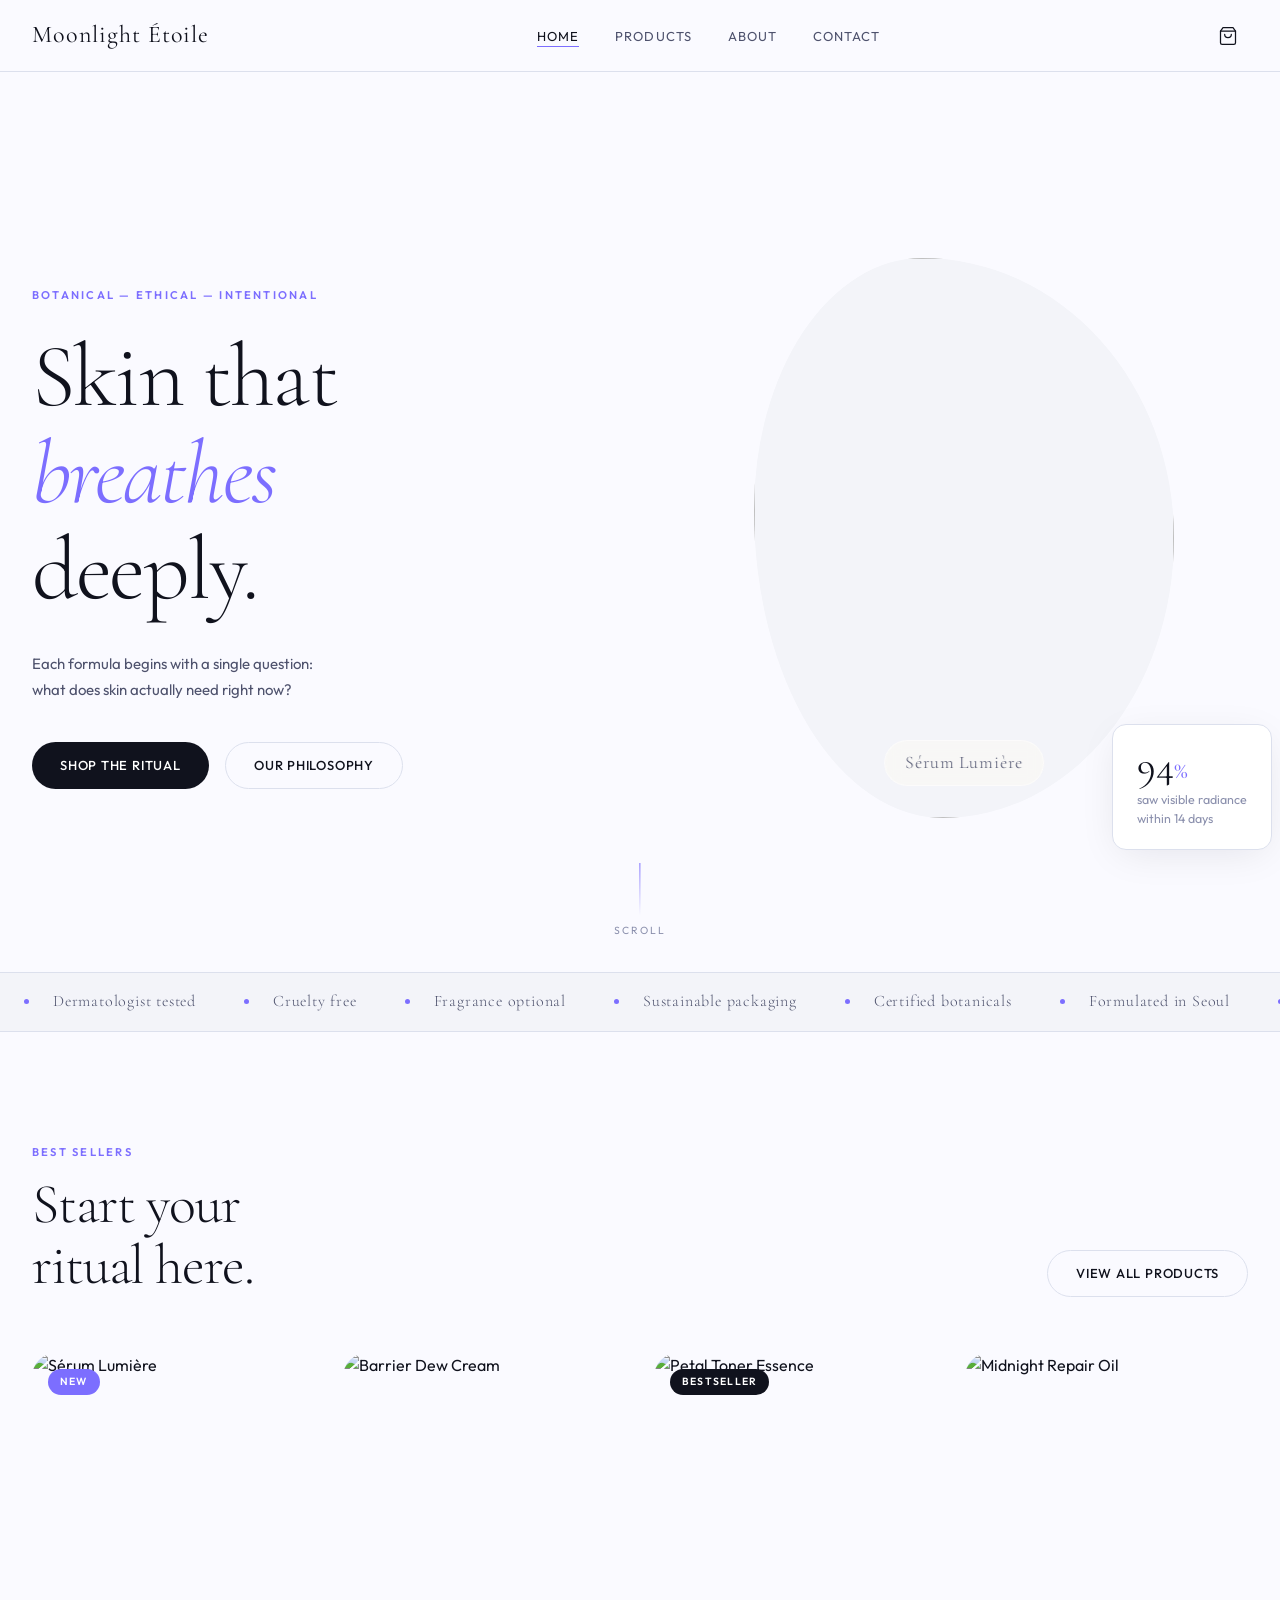
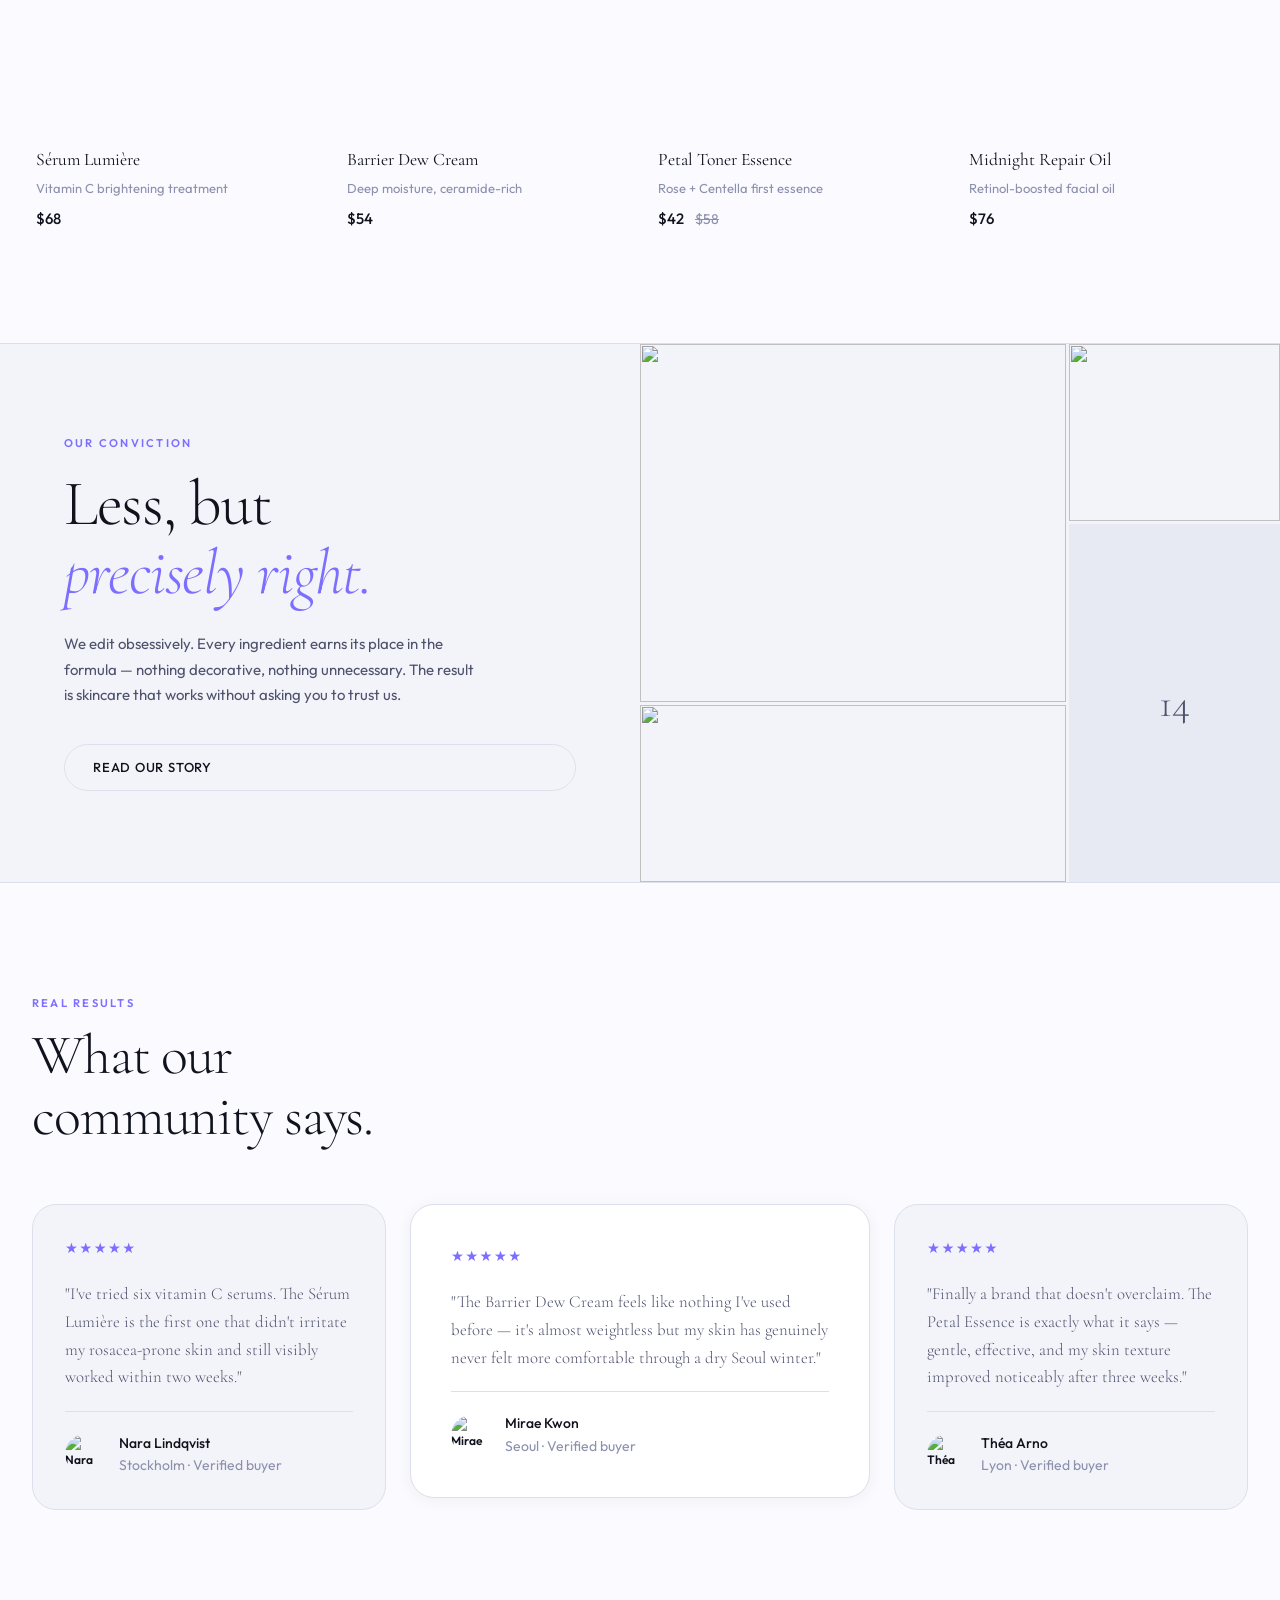
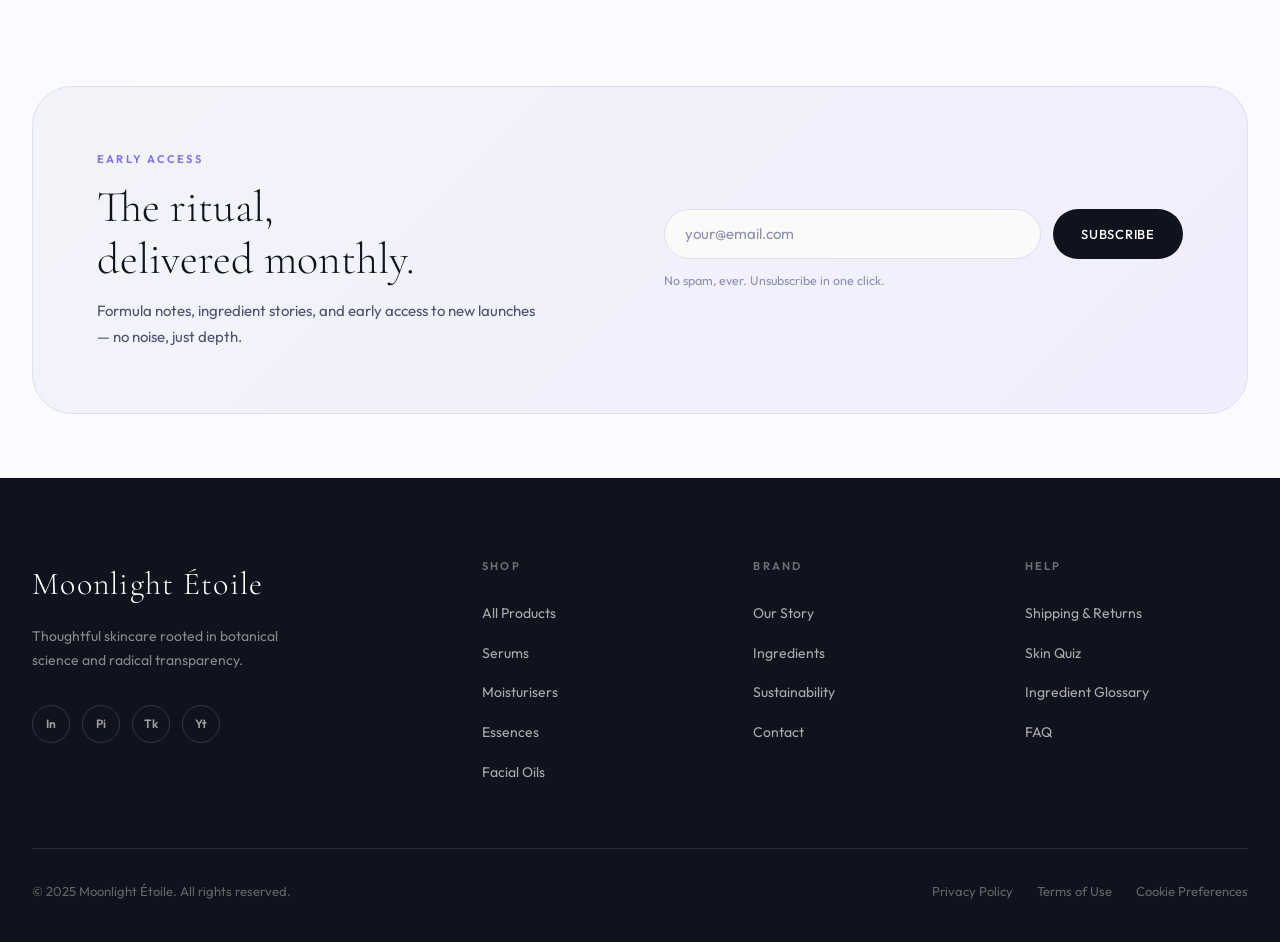
==== index.html @ f4bbcec8 "first commit" ====
<!DOCTYPE html>
<html lang="en">
<head>
  <meta charset="UTF-8" />
  <meta name="viewport" content="width=device-width, initial-scale=1.0" />
  <meta name="description" content="Moonlight Étoile — Thoughtful skincare rituals for luminous, healthy skin. Formulated with botanicals sourced from certified ethical suppliers." />
  <title>Moonlight Étoile — Radiant Skincare Rituals</title>
  <link rel="stylesheet" href="style.css" />
  <link rel="stylesheet" href="home.css" />
</head>
<body>

  <!-- ── Navbar ─────────────────────────────────────────── -->
  <nav class="navbar" role="navigation" aria-label="Main navigation">
    <div class="navbar__inner">
      <a href="index.html" class="navbar__logo" aria-label="Moonlight Étoile home">Moonlight Étoile</a>

      <ul class="navbar__links" role="list">
        <li><a href="index.html">Home</a></li>
        <li><a href="products.html">Products</a></li>
        <li><a href="about.html">About</a></li>
        <li><a href="contact.html">Contact</a></li>
      </ul>

      <div class="navbar__actions">
        <a href="cart.html" class="cart-icon" aria-label="View cart">
          <svg viewBox="0 0 24 24" fill="none" stroke-width="1.5" stroke-linecap="round" stroke-linejoin="round" aria-hidden="true">
            <path d="M6 2 3 6v14a2 2 0 0 0 2 2h14a2 2 0 0 0 2-2V6l-3-4z"/><line x1="3" y1="6" x2="21" y2="6"/><path d="M16 10a4 4 0 0 1-8 0"/>
          </svg>
          <span class="cart-badge" aria-label="Cart items">0</span>
        </a>
        <button class="hamburger" id="hamburger-btn" aria-label="Open menu" aria-expanded="false" aria-controls="mobile-nav">
          <span class="hamburger__line"></span>
          <span class="hamburger__line"></span>
          <span class="hamburger__line"></span>
        </button>
      </div>
    </div>
  </nav>

  <!-- ── Mobile Nav ─────────────────────────────────────── -->
  <nav class="mobile-nav" id="mobile-nav" aria-label="Mobile navigation">
    <a href="index.html">Home</a>
    <a href="products.html">Products</a>
    <a href="about.html">About</a>
    <a href="contact.html">Contact</a>
    <a href="cart.html">Cart</a>
    <div class="mobile-nav__footer">
      <a href="#">Instagram</a>
      <a href="#">Pinterest</a>
      <a href="#">TikTok</a>
    </div>
  </nav>

  <!-- ── Main ───────────────────────────────────────────── -->
  <main class="page-content">

    <!-- Hero -->
    <section class="hero" aria-label="Hero">
      <div class="hero__inner container">
        <div class="hero__content">
          <p class="t-label" data-reveal>Botanical — Ethical — Intentional</p>
          <h1 class="hero__headline t-display" data-reveal data-reveal-delay="1">
            Skin that<br><em>breathes</em><br>deeply.
          </h1>
          <p class="hero__body t-body" data-reveal data-reveal-delay="2">
            Each formula begins with a single question:<br>what does skin actually need right now?
          </p>
          <div class="hero__ctas" data-reveal data-reveal-delay="3">
            <a href="products.html" class="btn btn--primary">Shop the ritual</a>
            <a href="about.html" class="btn btn--outline">Our philosophy</a>
          </div>
        </div>

        <div class="hero__visual" data-reveal data-reveal-delay="2">
          <div class="hero__image-wrap">
            <div class="hero__image-placeholder" aria-hidden="true">
              <img
                src="https://images.pexels.com/photos/3762875/pexels-photo-3762875.jpeg?auto=compress&cs=tinysrgb&w=840&h=1120&fit=crop"
                alt=""
                class="img-cover"
                loading="eager"
                fetchpriority="high"
              />
              <span class="hero__image-label">Sérum Lumière</span>
            </div>
          </div>
          <div class="hero__stat-card" data-reveal data-reveal-delay="4">
            <p class="hero__stat-number">94<span>%</span></p>
            <p class="hero__stat-label">saw visible radiance<br>within 14 days</p>
          </div>
        </div>
      </div>

      <div class="hero__scroll-hint" aria-hidden="true">
        <div class="hero__scroll-line"></div>
        <span>Scroll</span>
      </div>
    </section>

    <!-- Marquee Strip -->
    <div class="marquee-strip" aria-hidden="true">
      <div class="marquee-track">
        <!-- duplicated for seamless loop -->
        <span class="marquee-item"><span class="marquee-dot"></span>Dermatologist tested</span>
        <span class="marquee-item"><span class="marquee-dot"></span>Cruelty free</span>
        <span class="marquee-item"><span class="marquee-dot"></span>Fragrance optional</span>
        <span class="marquee-item"><span class="marquee-dot"></span>Sustainable packaging</span>
        <span class="marquee-item"><span class="marquee-dot"></span>Certified botanicals</span>
        <span class="marquee-item"><span class="marquee-dot"></span>Formulated in Seoul</span>
        <span class="marquee-item"><span class="marquee-dot"></span>Dermatologist tested</span>
        <span class="marquee-item"><span class="marquee-dot"></span>Cruelty free</span>
        <span class="marquee-item"><span class="marquee-dot"></span>Fragrance optional</span>
        <span class="marquee-item"><span class="marquee-dot"></span>Sustainable packaging</span>
        <span class="marquee-item"><span class="marquee-dot"></span>Certified botanicals</span>
        <span class="marquee-item"><span class="marquee-dot"></span>Formulated in Seoul</span>
      </div>
    </div>

    <!-- Featured Products -->
    <section class="section" id="featured" aria-labelledby="featured-heading">
      <div class="container">
        <div class="section-header">
          <div class="section-header__left">
            <p class="t-label" data-reveal>Best Sellers</p>
            <h2 id="featured-heading" data-reveal data-reveal-delay="1">
              Start your<br>ritual here.
            </h2>
          </div>
          <a href="products.html" class="btn btn--outline" data-reveal>View all products</a>
        </div>

        <div class="products-grid" role="list">
          <!-- Card 1 -->
          <article class="product-card" role="listitem" data-reveal>
            <div class="product-card__image">
              <img src="https://images.pexels.com/photos/4041392/pexels-photo-4041392.jpeg?auto=compress&cs=tinysrgb&w=480&h=640&fit=crop" alt="Sérum Lumière" loading="eager" class="img-cover">
              <span class="product-card__badge product-card__badge--new">New</span>
              <div class="product-card__quick-add">
                <button class="btn" data-add-to-cart data-name="Sérum Lumière" data-price="68">Quick add — $68</button>
              </div>
            </div>
            <div class="product-card__info">
              <h3 class="product-card__name">Sérum Lumière</h3>
              <p class="product-card__desc">Vitamin C brightening treatment</p>
              <p class="product-card__price">$68</p>
            </div>
          </article>

          <!-- Card 2 -->
          <article class="product-card" role="listitem" data-reveal data-reveal-delay="1">
            <div class="product-card__image">
              <img src="https://images.pexels.com/photos/3373736/pexels-photo-3373736.jpeg?auto=compress&cs=tinysrgb&w=480&h=640&fit=crop" alt="Barrier Dew Cream" loading="lazy" class="img-cover">
              <div class="product-card__quick-add">
                <button class="btn" data-add-to-cart data-name="Barrier Dew Cream" data-price="54">Quick add — $54</button>
              </div>
            </div>
            <div class="product-card__info">
              <h3 class="product-card__name">Barrier Dew Cream</h3>
              <p class="product-card__desc">Deep moisture, ceramide-rich</p>
              <p class="product-card__price">$54</p>
            </div>
          </article>

          <!-- Card 3 -->
          <article class="product-card" role="listitem" data-reveal data-reveal-delay="2">
            <div class="product-card__image">
              <img src="https://images.pexels.com/photos/4465124/pexels-photo-4465124.jpeg?auto=compress&cs=tinysrgb&w=480&h=640&fit=crop" alt="Petal Toner Essence" loading="lazy" class="img-cover">
              <span class="product-card__badge">Bestseller</span>
              <div class="product-card__quick-add">
                <button class="btn" data-add-to-cart data-name="Petal Toner Essence" data-price="42">Quick add — $42</button>
              </div>
            </div>
            <div class="product-card__info">
              <h3 class="product-card__name">Petal Toner Essence</h3>
              <p class="product-card__desc">Rose + Centella first essence</p>
              <p class="product-card__price">$42 <s>$58</s></p>
            </div>
          </article>

          <!-- Card 4 -->
          <article class="product-card" role="listitem" data-reveal data-reveal-delay="3">
            <div class="product-card__image">
              <img src="https://images.pexels.com/photos/3685523/pexels-photo-3685523.jpeg?auto=compress&cs=tinysrgb&w=480&h=640&fit=crop" alt="Midnight Repair Oil" loading="lazy" class="img-cover">
              <div class="product-card__quick-add">
                <button class="btn" data-add-to-cart data-name="Midnight Repair Oil" data-price="76">Quick add — $76</button>
              </div>
            </div>
            <div class="product-card__info">
              <h3 class="product-card__name">Midnight Repair Oil</h3>
              <p class="product-card__desc">Retinol-boosted facial oil</p>
              <p class="product-card__price">$76</p>
            </div>
          </article>
        </div>
      </div>
    </section>

    <!-- Philosophy / Split strip -->
    <section class="philosophy-strip">
      <div class="philosophy-strip__text" data-reveal>
        <p class="t-label">Our conviction</p>
        <h2 class="t-display">Less, but<br><em>precisely right.</em></h2>
        <p class="t-body" style="margin-top:1.5rem;max-width:42ch;">
          We edit obsessively. Every ingredient earns its place in the formula — nothing decorative, nothing unnecessary. The result is skincare that works without asking you to trust us.
        </p>
        <a href="about.html" class="btn btn--outline" style="margin-top:2.25rem">Read our story</a>
      </div>
      <div class="philosophy-strip__visual" aria-hidden="true">
        <div class="philosophy-strip__grid">
          <div class="philosophy-strip__tile" style="grid-area:a;"><img src="https://images.pexels.com/photos/5069291/pexels-photo-5069291.jpeg?auto=compress&cs=tinysrgb&w=600&h=500&fit=crop" alt="" loading="lazy" class="img-cover"></div>
          <div class="philosophy-strip__tile" style="grid-area:b;"><img src="https://images.pexels.com/photos/4041391/pexels-photo-4041391.jpeg?auto=compress&cs=tinysrgb&w=600&h=500&fit=crop" alt="" loading="lazy" class="img-cover"></div>
          <div class="philosophy-strip__tile" style="background:var(--clr-surface-2);grid-area:c;display:flex;align-items:center;justify-content:center;">
            <p style="font-family:var(--ff-display);font-size:2.5rem;font-weight:300;color:var(--clr-ink-soft);">14</p>
          </div>
          <div class="philosophy-strip__tile" style="grid-area:d;"><img src="https://images.pexels.com/photos/3762879/pexels-photo-3762879.jpeg?auto=compress&cs=tinysrgb&w=600&h=500&fit=crop" alt="" loading="lazy" class="img-cover"></div>
        </div>
      </div>
    </section>

    <!-- Testimonials -->
    <section class="section" aria-labelledby="testimonials-heading">
      <div class="container">
        <div class="section-header">
          <div class="section-header__left">
            <p class="t-label" data-reveal>Real results</p>
            <h2 id="testimonials-heading" data-reveal data-reveal-delay="1">What our<br>community says.</h2>
          </div>
        </div>

        <div class="testimonials-grid">
          <blockquote class="testimonial" data-reveal>
            <div class="testimonial__stars" aria-label="5 stars">★★★★★</div>
            <p class="testimonial__body">"I've tried six vitamin C serums. The Sérum Lumière is the first one that didn't irritate my rosacea-prone skin and still visibly worked within two weeks."</p>
            <footer class="testimonial__author">
              <div class="testimonial__avatar"><img src="https://randomuser.me/api/portraits/women/32.jpg" alt="Nara Lindqvist"></div>
              <div>
                <p class="testimonial__name">Nara Lindqvist</p>
                <p class="t-muted">Stockholm · Verified buyer</p>
              </div>
            </footer>
          </blockquote>

          <blockquote class="testimonial testimonial--featured" data-reveal data-reveal-delay="1">
            <div class="testimonial__stars" aria-label="5 stars">★★★★★</div>
            <p class="testimonial__body">"The Barrier Dew Cream feels like nothing I've used before — it's almost weightless but my skin has genuinely never felt more comfortable through a dry Seoul winter."</p>
            <footer class="testimonial__author">
              <div class="testimonial__avatar"><img src="https://randomuser.me/api/portraits/women/44.jpg" alt="Mirae Kwon"></div>
              <div>
                <p class="testimonial__name">Mirae Kwon</p>
                <p class="t-muted">Seoul · Verified buyer</p>
              </div>
            </footer>
          </blockquote>

          <blockquote class="testimonial" data-reveal data-reveal-delay="2">
            <div class="testimonial__stars" aria-label="5 stars">★★★★★</div>
            <p class="testimonial__body">"Finally a brand that doesn't overclaim. The Petal Essence is exactly what it says — gentle, effective, and my skin texture improved noticeably after three weeks."</p>
            <footer class="testimonial__author">
              <div class="testimonial__avatar"><img src="https://randomuser.me/api/portraits/women/28.jpg" alt="Théa Arno"></div>
              <div>
                <p class="testimonial__name">Théa Arno</p>
                <p class="t-muted">Lyon · Verified buyer</p>
              </div>
            </footer>
          </blockquote>
        </div>
      </div>
    </section>

    <!-- Newsletter -->
    <section class="newsletter-section section--sm">
      <div class="container">
        <div class="newsletter-card" data-reveal>
          <div class="newsletter-card__content">
            <p class="t-label">Early access</p>
            <h2 class="t-heading" style="font-size:clamp(1.75rem,4vw,2.75rem);font-weight:300;margin-top:0.75rem;">
              The ritual,<br>delivered monthly.
            </h2>
            <p class="t-body" style="margin-top:0.75rem;max-width:44ch;">
              Formula notes, ingredient stories, and early access to new launches — no noise, just depth.
            </p>
          </div>
          <form class="newsletter-form" id="newsletter-form" novalidate>
            <div class="newsletter-form__row">
              <label for="newsletter-email" class="sr-only">Email address</label>
              <input
                id="newsletter-email"
                type="email"
                class="newsletter-form__input"
                placeholder="your@email.com"
                autocomplete="email"
                required
              />
              <button type="submit" class="btn btn--primary">Subscribe</button>
            </div>
            <p class="newsletter-form__note">No spam, ever. Unsubscribe in one click.</p>
            <p class="newsletter-form__success" id="newsletter-success" hidden>
              You're in. Welcome to the ritual.
            </p>
          </form>
        </div>
      </div>
    </section>

  </main>

  <!-- ── Footer ─────────────────────────────────────────── -->
  <footer class="footer" role="contentinfo">
    <div class="container">
      <div class="footer__grid">
        <div class="footer__brand">
          <p class="footer__brand-name">Moonlight Étoile</p>
          <p class="footer__tagline">Thoughtful skincare rooted in botanical science and radical transparency.</p>
          <div class="footer__socials">
            <a href="#" class="footer__social-link" aria-label="Instagram">In</a>
            <a href="#" class="footer__social-link" aria-label="Pinterest">Pi</a>
            <a href="#" class="footer__social-link" aria-label="TikTok">Tk</a>
            <a href="#" class="footer__social-link" aria-label="YouTube">Yt</a>
          </div>
        </div>

        <div>
          <p class="footer__col-title">Shop</p>
          <ul class="footer__col-links" role="list">
            <li><a href="products.html">All Products</a></li>
            <li><a href="products.html#serums">Serums</a></li>
            <li><a href="products.html#moisturisers">Moisturisers</a></li>
            <li><a href="products.html#essences">Essences</a></li>
            <li><a href="products.html#oils">Facial Oils</a></li>
          </ul>
        </div>

        <div>
          <p class="footer__col-title">Brand</p>
          <ul class="footer__col-links" role="list">
            <li><a href="about.html">Our Story</a></li>
            <li><a href="about.html#ingredients">Ingredients</a></li>
            <li><a href="about.html#sustainability">Sustainability</a></li>
            <li><a href="contact.html">Contact</a></li>
          </ul>
        </div>

        <div>
          <p class="footer__col-title">Help</p>
          <ul class="footer__col-links" role="list">
            <li><a href="#">Shipping &amp; Returns</a></li>
            <li><a href="#">Skin Quiz</a></li>
            <li><a href="#">Ingredient Glossary</a></li>
            <li><a href="#">FAQ</a></li>
          </ul>
        </div>
      </div>

      <div class="footer__bottom">
        <p class="footer__copy">&copy; 2025 Moonlight Étoile. All rights reserved.</p>
        <nav class="footer__legal" aria-label="Legal links">
          <a href="#">Privacy Policy</a>
          <a href="#">Terms of Use</a>
          <a href="#">Cookie Preferences</a>
        </nav>
      </div>
    </div>
  </footer>

  <script src="script.js"></script>
  <script>
    // Newsletter form
    const form = document.getElementById('newsletter-form');
    const success = document.getElementById('newsletter-success');
    form?.addEventListener('submit', e => {
      e.preventDefault();
      const email = document.getElementById('newsletter-email').value;
      if (!email) return;
      success.hidden = false;
      form.querySelector('input').value = '';
      window.MoonlightEtoile?.showToast('Welcome to the Moonlight Étoile ritual!');
    });
  </script>
</body>
</html>
---- style.css ----
/* ============================================================
   Moonlight Étoile — Global Design System
   Palette: cool starlight white, silver-lavender, deep cosmos
   Font: Cormorant Garamond (display) + Outfit (body)
   ============================================================ */

@import url('https://fonts.googleapis.com/css2?family=Cormorant+Garamond:ital,wght@0,300;0,400;0,500;1,300;1,400&family=Outfit:wght@300;400;500;600&display=swap');

/* ── Tokens ────────────────────────────────────────────────── */
:root {
  --clr-bg:         #fafaff;
  --clr-surface:    #f3f4f9;
  --clr-surface-2:  #e7e9f3;
  --clr-border:     #dce0ed;
  --clr-rose:       #7c6eff;
  --clr-rose-light: #f0eeff;
  --clr-ink:        #10121d;
  --clr-ink-soft:   #4e526d;
  --clr-ink-muted:  #8b90ad;
  --clr-white:      #ffffff;

  --ff-display: 'Cormorant Garamond', Georgia, serif;
  --ff-body:    'Outfit', system-ui, sans-serif;

  --radius-sm:  6px;
  --radius-md:  14px;
  --radius-lg:  24px;
  --radius-xl:  40px;

  --shadow-soft:   0 2px 16px 0 rgba(16, 18, 29, 0.05);
  --shadow-lifted: 0 8px 40px -8px rgba(16, 18, 29, 0.1);

  --ease-out-expo: cubic-bezier(0.16, 1, 0.3, 1);
  --ease-in-out:   cubic-bezier(0.77, 0, 0.175, 1);

  --nav-h: 72px;
  --max-w: 1320px;
  --section-gap: 7rem;
}

/* ── Reset ─────────────────────────────────────────────────── */
*, *::before, *::after { box-sizing: border-box; margin: 0; padding: 0; }
html { scroll-behavior: smooth; -webkit-text-size-adjust: 100%; }
body {
  background-color: var(--clr-bg);
  color: var(--clr-ink);
  font-family: var(--ff-body);
  font-size: 16px;
  line-height: 1.6;
  -webkit-font-smoothing: antialiased;
  overflow-x: hidden;
}
img, video, svg { display: block; max-width: 100%; }
a { color: inherit; text-decoration: none; }
ul, ol { list-style: none; }
button, input, textarea, select {
  font: inherit;
  border: none;
  outline: none;
  background: none;
  cursor: pointer;
}

/* ── Layout Utilities ──────────────────────────────────────── */
.container {
  width: 100%;
  max-width: var(--max-w);
  margin-inline: auto;
  padding-inline: 2rem;
}
.section { padding-block: var(--section-gap); }
.section--sm { padding-block: 4rem; }

/* ── Typography ────────────────────────────────────────────── */
.t-display {
  font-family: var(--ff-display);
  font-weight: 300;
  letter-spacing: -0.02em;
  line-height: 1.08;
}
.t-heading {
  font-family: var(--ff-display);
  font-weight: 400;
  line-height: 1.2;
}
.t-label {
  font-family: var(--ff-body);
  font-size: 0.7rem;
  font-weight: 600;
  letter-spacing: 0.2em;
  text-transform: uppercase;
  color: var(--clr-rose);
}
.t-body { font-size: 0.9375rem; color: var(--clr-ink-soft); line-height: 1.7; }
.t-muted { color: var(--clr-ink-muted); font-size: 0.875rem; }

/* ── Buttons ───────────────────────────────────────────────── */
.btn {
  display: inline-flex;
  align-items: center;
  gap: 0.5rem;
  padding: 0.75rem 1.75rem;
  border-radius: var(--radius-xl);
  font-family: var(--ff-body);
  font-size: 0.8125rem;
  font-weight: 500;
  letter-spacing: 0.06em;
  text-transform: uppercase;
  transition: transform 180ms var(--ease-out-expo),
              box-shadow 180ms var(--ease-out-expo),
              background-color 200ms ease,
              color 200ms ease;
  will-change: transform;
}
.btn:active { transform: scale(0.97); }

.btn--primary {
  background-color: var(--clr-ink);
  color: var(--clr-white);
}
.btn--primary:hover {
  background-color: #23263b;
  box-shadow: var(--shadow-lifted);
  transform: translateY(-1px);
}

.btn--outline {
  background-color: transparent;
  color: var(--clr-ink);
  border: 1px solid var(--clr-border);
}
.btn--outline:hover {
  background-color: var(--clr-surface);
  border-color: var(--clr-rose);
  transform: translateY(-1px);
}

.btn--rose {
  background-color: var(--clr-rose);
  color: var(--clr-white);
}
.btn--rose:hover {
  background-color: #b87469;
  box-shadow: 0 6px 24px -4px rgba(201, 135, 122, 0.4);
  transform: translateY(-1px);
}

.btn--ghost {
  background-color: transparent;
  color: var(--clr-ink-soft);
  padding-inline: 0.5rem;
}
.btn--ghost:hover { color: var(--clr-ink); }

/* ── Navbar ────────────────────────────────────────────────── */
.navbar {
  position: fixed;
  top: 0; left: 0; right: 0;
  z-index: 900;
  height: var(--nav-h);
  background-color: rgba(250, 250, 255, 0.88);
  backdrop-filter: blur(18px) saturate(160%);
  -webkit-backdrop-filter: blur(18px) saturate(160%);
  border-bottom: 1px solid var(--clr-border);
  transition: box-shadow 300ms ease;
}
.navbar.scrolled { box-shadow: var(--shadow-soft); }

.navbar__inner {
  max-width: var(--max-w);
  margin-inline: auto;
  padding-inline: 2rem;
  height: 100%;
  display: flex;
  align-items: center;
  justify-content: space-between;
  gap: 2rem;
}

.navbar__logo {
  font-family: var(--ff-display);
  font-size: 1.5rem;
  font-weight: 400;
  letter-spacing: 0.04em;
  color: var(--clr-ink);
  flex-shrink: 0;
}
.navbar__logo span { color: var(--clr-rose); }

.navbar__links {
  display: flex;
  align-items: center;
  gap: 2.25rem;
}
.navbar__links a {
  font-size: 0.8125rem;
  font-weight: 400;
  letter-spacing: 0.08em;
  text-transform: uppercase;
  color: var(--clr-ink-soft);
  position: relative;
  transition: color 200ms ease;
}
.navbar__links a::after {
  content: '';
  position: absolute;
  bottom: -3px; left: 0;
  width: 0; height: 1px;
  background-color: var(--clr-rose);
  transition: width 280ms var(--ease-out-expo);
}
.navbar__links a:hover,
.navbar__links a.active { color: var(--clr-ink); }
.navbar__links a:hover::after,
.navbar__links a.active::after { width: 100%; }

.navbar__actions {
  display: flex;
  align-items: center;
  gap: 0.75rem;
  flex-shrink: 0;
}

.cart-icon {
  position: relative;
  display: flex;
  align-items: center;
  justify-content: center;
  width: 40px; height: 40px;
  border-radius: 50%;
  transition: background-color 200ms ease;
}
.cart-icon:hover { background-color: var(--clr-surface); }
.cart-icon svg { width: 20px; height: 20px; stroke: var(--clr-ink); }
.cart-badge {
  position: absolute;
  top: 4px; right: 4px;
  width: 16px; height: 16px;
  border-radius: 50%;
  background-color: var(--clr-rose);
  color: var(--clr-white);
  font-size: 0.6rem;
  font-weight: 600;
  display: flex;
  align-items: center;
  justify-content: center;
  line-height: 1;
}

/* Hamburger */
.hamburger {
  display: none;
  flex-direction: column;
  justify-content: center;
  gap: 5px;
  width: 40px; height: 40px;
  padding: 8px;
  border-radius: var(--radius-sm);
  transition: background-color 200ms ease;
}
.hamburger:hover { background-color: var(--clr-surface); }
.hamburger__line {
  display: block;
  width: 100%; height: 1.5px;
  background-color: var(--clr-ink);
  border-radius: 2px;
  transition: transform 320ms var(--ease-out-expo),
              opacity 200ms ease;
  transform-origin: center;
}
.hamburger.open .hamburger__line:nth-child(1) { transform: translateY(6.5px) rotate(45deg); }
.hamburger.open .hamburger__line:nth-child(2) { opacity: 0; transform: scaleX(0); }
.hamburger.open .hamburger__line:nth-child(3) { transform: translateY(-6.5px) rotate(-45deg); }

/* Mobile Nav Drawer */
.mobile-nav {
  position: fixed;
  inset: 0;
  z-index: 800;
  background-color: var(--clr-bg);
  display: flex;
  flex-direction: column;
  padding: calc(var(--nav-h) + 2rem) 2rem 3rem;
  gap: 0.25rem;
  transform: translateX(100%);
  transition: transform 400ms var(--ease-out-expo);
}
.mobile-nav.open { transform: translateX(0); }

.mobile-nav a {
  font-family: var(--ff-display);
  font-size: 2.25rem;
  font-weight: 300;
  color: var(--clr-ink-soft);
  padding-block: 0.5rem;
  border-bottom: 1px solid var(--clr-border);
  transition: color 200ms ease, padding-left 260ms var(--ease-out-expo);
}
.mobile-nav a:hover { color: var(--clr-ink); padding-left: 0.75rem; }

.mobile-nav__footer {
  margin-top: auto;
  display: flex;
  gap: 1.5rem;
  padding-top: 2rem;
}
.mobile-nav__footer a {
  font-family: var(--ff-body);
  font-size: 0.8125rem;
  letter-spacing: 0.1em;
  text-transform: uppercase;
  color: var(--clr-ink-muted);
  border: none;
  padding: 0;
}
.mobile-nav__footer a:hover { padding-left: 0; color: var(--clr-rose); }

/* Page content offset */
.page-content { padding-top: var(--nav-h); }

/* ── Footer ────────────────────────────────────────────────── */
.footer {
  background-color: var(--clr-ink);
  color: var(--clr-white);
  padding-block: 5rem 2.5rem;
}

.footer__grid {
  display: grid;
  grid-template-columns: 1.8fr 1fr 1fr 1fr;
  gap: 3rem;
  padding-bottom: 4rem;
  border-bottom: 1px solid rgba(255, 252, 249, 0.1);
}

.footer__brand-name {
  font-family: var(--ff-display);
  font-size: 2rem;
  font-weight: 300;
  letter-spacing: 0.04em;
  margin-bottom: 1rem;
}
.footer__brand-name span { color: var(--clr-rose); }

.footer__tagline {
  font-size: 0.875rem;
  color: rgba(255, 252, 249, 0.5);
  line-height: 1.7;
  max-width: 28ch;
  margin-bottom: 2rem;
}

.footer__socials {
  display: flex;
  gap: 0.75rem;
}
.footer__social-link {
  display: flex;
  align-items: center;
  justify-content: center;
  width: 38px; height: 38px;
  border-radius: 50%;
  border: 1px solid rgba(255, 252, 249, 0.15);
  color: rgba(255, 252, 249, 0.6);
  font-size: 0.75rem;
  font-weight: 600;
  letter-spacing: 0;
  transition: border-color 200ms ease, color 200ms ease, background-color 200ms ease;
}
.footer__social-link:hover {
  border-color: var(--clr-rose);
  color: var(--clr-white);
  background-color: rgba(201, 135, 122, 0.15);
}

.footer__col-title {
  font-size: 0.7rem;
  font-weight: 600;
  letter-spacing: 0.2em;
  text-transform: uppercase;
  color: rgba(255, 252, 249, 0.4);
  margin-bottom: 1.5rem;
}
.footer__col-links {
  display: flex;
  flex-direction: column;
  gap: 0.875rem;
}
.footer__col-links a {
  font-size: 0.875rem;
  color: rgba(255, 252, 249, 0.65);
  transition: color 200ms ease, padding-left 220ms var(--ease-out-expo);
}
.footer__col-links a:hover { color: var(--clr-white); padding-left: 4px; }

.footer__bottom {
  padding-top: 2rem;
  display: flex;
  align-items: center;
  justify-content: space-between;
  gap: 1rem;
}
.footer__copy {
  font-size: 0.8125rem;
  color: rgba(255, 252, 249, 0.35);
}
.footer__legal {
  display: flex;
  gap: 1.5rem;
}
.footer__legal a {
  font-size: 0.8125rem;
  color: rgba(255, 252, 249, 0.35);
  transition: color 200ms ease;
}
.footer__legal a:hover { color: rgba(255, 252, 249, 0.7); }

/* ── Kinetic Marquee ───────────────────────────────────────── */
.marquee-strip {
  overflow: hidden;
  border-top: 1px solid var(--clr-border);
  border-bottom: 1px solid var(--clr-border);
  padding-block: 1rem;
  background-color: var(--clr-surface);
}
.marquee-track {
  display: flex;
  white-space: nowrap;
  animation: marquee 28s linear infinite;
  will-change: transform;
}
.marquee-track--reverse { animation-direction: reverse; }
.marquee-item {
  display: inline-flex;
  align-items: center;
  gap: 1.5rem;
  padding-inline: 1.5rem;
  font-family: var(--ff-display);
  font-size: 1rem;
  font-weight: 300;
  letter-spacing: 0.05em;
  color: var(--clr-ink-soft);
}
.marquee-dot {
  width: 5px; height: 5px;
  border-radius: 50%;
  background-color: var(--clr-rose);
  flex-shrink: 0;
}
@keyframes marquee {
  from { transform: translateX(0); }
  to   { transform: translateX(-50%); }
}

/* ── Product Card ──────────────────────────────────────────── */
.product-card {
  display: flex;
  flex-direction: column;
  gap: 1rem;
  cursor: pointer;
}
.product-card__image {
  width: 100%;
  aspect-ratio: 3 / 4;
  border-radius: var(--radius-lg);
  overflow: hidden;
  position: relative;
}
.product-card__image-placeholder {
  width: 100%; height: 100%;
  background: linear-gradient(145deg, var(--clr-surface-2) 0%, var(--clr-rose-light) 100%);
  display: flex;
  align-items: center;
  justify-content: center;
  transition: transform 500ms var(--ease-out-expo);
}
.product-card:hover .product-card__image-placeholder {
  transform: scale(1.04);
}
.product-card__image-icon {
  width: 48px; height: 48px;
  opacity: 0.35;
}

/* ── Real image handling ───────────────────────────────────── */
.product-card__image img {
  width: 100%; height: 100%;
  object-fit: cover;
  display: block;
  transition: transform 500ms var(--ease-out-expo);
}
.product-card:hover .product-card__image img {
  transform: scale(1.04);
}

.img-cover {
  width: 100%; height: 100%;
  object-fit: cover;
  display: block;
  position: absolute;
  top: 0; left: 0;
}

.hero__image-wrap img {
  width: 100%; height: 100%;
  object-fit: cover;
  display: block;
}

.testimonial__avatar img {
  width: 40px; height: 40px;
  border-radius: 50%;
  object-fit: cover;
  display: block;
}

.team-member__avatar img {
  width: 80px; height: 80px;
  border-radius: 50%;
  object-fit: cover;
  display: block;
}

.about-origin__placeholder img {
  width: 100%; height: 100%;
  object-fit: cover;
  display: block;
  border-radius: inherit;
}
.product-card__badge {
  position: absolute;
  top: 1rem; left: 1rem;
  background-color: var(--clr-ink);
  color: var(--clr-white);
  font-size: 0.65rem;
  font-weight: 600;
  letter-spacing: 0.12em;
  text-transform: uppercase;
  padding: 0.3rem 0.75rem;
  border-radius: var(--radius-xl);
}
.product-card__badge--new { background-color: var(--clr-rose); }

.product-card__quick-add {
  position: absolute;
  bottom: 1rem; left: 1rem; right: 1rem;
  opacity: 0;
  transform: translateY(8px);
  transition: opacity 280ms ease, transform 280ms var(--ease-out-expo);
}
.product-card:hover .product-card__quick-add {
  opacity: 1;
  transform: translateY(0);
}
.product-card__quick-add .btn {
  width: 100%;
  justify-content: center;
  background-color: rgba(250, 250, 255, 0.9);
  backdrop-filter: blur(8px);
  color: var(--clr-ink);
  border: 1px solid rgba(255, 255, 255, 0.4);
  box-shadow: inset 0 1px 0 rgba(255, 255, 255, 0.5);
}
.product-card__quick-add .btn:hover { background-color: var(--clr-white); }

.product-card__info { padding-inline: 0.25rem; }
.product-card__name {
  font-family: var(--ff-display);
  font-size: 1.1rem;
  font-weight: 400;
  color: var(--clr-ink);
  margin-bottom: 0.25rem;
}
.product-card__desc { font-size: 0.8125rem; color: var(--clr-ink-muted); }
.product-card__price {
  margin-top: 0.5rem;
  font-size: 0.9375rem;
  font-weight: 500;
  color: var(--clr-ink);
}
.product-card__price s {
  color: var(--clr-ink-muted);
  font-weight: 400;
  margin-left: 0.5rem;
  font-size: 0.875rem;
}

/* ── Section Header ────────────────────────────────────────── */
.section-header {
  display: flex;
  align-items: flex-end;
  justify-content: space-between;
  margin-bottom: 3.5rem;
  gap: 2rem;
}
.section-header__left { display: flex; flex-direction: column; gap: 0.75rem; }
.section-header h2 {
  font-family: var(--ff-display);
  font-size: clamp(2.25rem, 5vw, 3.5rem);
  font-weight: 300;
  letter-spacing: -0.02em;
  line-height: 1.1;
}

/* ── Animate on scroll ─────────────────────────────────────── */
[data-reveal] {
  opacity: 0;
  transform: translateY(28px);
  transition: opacity 700ms var(--ease-out-expo),
              transform 700ms var(--ease-out-expo);
}
[data-reveal].revealed {
  opacity: 1;
  transform: translateY(0);
}
[data-reveal-delay="1"] { transition-delay: 100ms; }
[data-reveal-delay="2"] { transition-delay: 200ms; }
[data-reveal-delay="3"] { transition-delay: 320ms; }
[data-reveal-delay="4"] { transition-delay: 440ms; }

/* ── Page Hero (inner pages) ───────────────────────────────── */
.page-hero {
  padding-block: 6rem 4rem;
  background-color: var(--clr-surface);
  border-bottom: 1px solid var(--clr-border);
}
.page-hero__label { margin-bottom: 1rem; }
.page-hero h1 {
  font-family: var(--ff-display);
  font-size: clamp(3rem, 8vw, 6rem);
  font-weight: 300;
  letter-spacing: -0.03em;
  line-height: 1;
  color: var(--clr-ink);
}
.page-hero p {
  margin-top: 1.5rem;
  font-size: 1rem;
  color: var(--clr-ink-soft);
  max-width: 52ch;
  line-height: 1.7;
}

/* ── Toast Notification ────────────────────────────────────── */
.toast-container {
  position: fixed;
  bottom: 2rem;
  right: 2rem;
  z-index: 999;
  display: flex;
  flex-direction: column;
  gap: 0.75rem;
}
.toast {
  background-color: var(--clr-ink);
  color: var(--clr-white);
  padding: 0.875rem 1.25rem;
  border-radius: var(--radius-md);
  font-size: 0.875rem;
  display: flex;
  align-items: center;
  gap: 0.75rem;
  box-shadow: var(--shadow-lifted);
  transform: translateY(12px);
  opacity: 0;
  transition: transform 360ms var(--ease-out-expo),
              opacity 280ms ease;
  max-width: 320px;
}
.toast.show {
  transform: translateY(0);
  opacity: 1;
}
.toast__dot {
  width: 8px; height: 8px;
  border-radius: 50%;
  background-color: var(--clr-rose);
  flex-shrink: 0;
}

/* ── Responsive ────────────────────────────────────────────── */
@media (max-width: 1024px) {
  .footer__grid { grid-template-columns: 1fr 1fr; gap: 2.5rem; }
}

@media (max-width: 768px) {
  :root {
    --section-gap: 5rem;
    --nav-h: 64px;
  }
  .container { padding-inline: 1.25rem; }

  .navbar__links { display: none; }
  .hamburger { display: flex; }

  .section-header {
    flex-direction: column;
    align-items: flex-start;
    margin-bottom: 2.5rem;
  }

  .footer__grid { grid-template-columns: 1fr 1fr; gap: 2rem; }
  .footer__bottom { flex-direction: column; align-items: flex-start; }
}

@media (max-width: 480px) {
  .footer__grid { grid-template-columns: 1fr; }
  .footer__legal { gap: 1rem; }
}

@media (prefers-reduced-motion: reduce) {
  *, *::before, *::after { animation-duration: 0.01ms !important; transition-duration: 0.01ms !important; }
  .marquee-track { animation: none; }
}
---- home.css ----
/* ============================================================
   Moonlight Étoile — Homepage specific styles
   ============================================================ */

/* ── Hero ──────────────────────────────────────────────────── */
.hero {
  min-height: 100dvh;
  display: flex;
  flex-direction: column;
  justify-content: center;
  position: relative;
  overflow: hidden;
}

.hero__inner {
  display: grid;
  grid-template-columns: 1fr 1fr;
  gap: 5rem;
  align-items: center;
  padding-block: 6rem 4rem;
}

.hero__content {
  display: flex;
  flex-direction: column;
  gap: 0;
}
.hero__content > * { margin-bottom: 0; }
.hero__content .t-label { margin-bottom: 1.5rem; }

.hero__headline {
  font-size: clamp(3.5rem, 7vw, 5.75rem);
  color: var(--clr-ink);
  margin-bottom: 2rem;
}
.hero__headline em {
  font-style: italic;
  color: var(--clr-rose);
}

.hero__body {
  max-width: 38ch;
  margin-bottom: 2.5rem;
}

.hero__ctas {
  display: flex;
  gap: 1rem;
  flex-wrap: wrap;
}

/* Hero visual */
.hero__visual {
  position: relative;
  display: flex;
  flex-direction: column;
  align-items: center;
}

.hero__image-wrap {
  width: 100%;
  max-width: 420px;
  aspect-ratio: 3 / 4;
  border-radius: 40% 60% 55% 45% / 45% 50% 50% 55%;
  overflow: hidden;
  position: relative;
}

.hero__image-placeholder {
  width: 100%; height: 100%;
  background: var(--clr-surface);
  display: flex;
  align-items: center;
  justify-content: center;
  position: relative;
  overflow: hidden;
}

.hero__image-inner {
  position: relative;
  width: 100%; height: 100%;
}

.hero__orb {
  position: absolute;
  border-radius: 50%;
  filter: blur(40px);
  animation: orb-float 8s ease-in-out infinite;
  will-change: transform;
}
.hero__orb--1 {
  width: 200px; height: 200px;
  background: rgba(201, 135, 122, 0.35);
  top: 15%; left: 20%;
  animation-delay: 0s;
}
.hero__orb--2 {
  width: 160px; height: 160px;
  background: rgba(240, 221, 217, 0.6);
  bottom: 20%; right: 15%;
  animation-delay: 2.5s;
}
.hero__orb--3 {
  width: 120px; height: 120px;
  background: rgba(216, 204, 186, 0.5);
  top: 50%; left: 50%;
  animation-delay: 5s;
}

@keyframes orb-float {
  0%, 100% { transform: translateY(0) scale(1); }
  50%       { transform: translateY(-24px) scale(1.06); }
}

.hero__image-label {
  position: absolute;
  bottom: 2rem; left: 50%;
  transform: translateX(-50%);
  font-family: var(--ff-display);
  font-size: 1.1rem;
  font-weight: 300;
  color: var(--clr-ink-soft);
  letter-spacing: 0.06em;
  white-space: nowrap;
  background: rgba(250, 248, 245, 0.75);
  backdrop-filter: blur(8px);
  padding: 0.5rem 1.25rem;
  border-radius: var(--radius-xl);
  border: 1px solid rgba(255, 255, 255, 0.5);
}

.hero__stat-card {
  position: absolute;
  bottom: -2rem;
  right: -1.5rem;
  background: var(--clr-white);
  border: 1px solid var(--clr-border);
  border-radius: var(--radius-md);
  padding: 1.25rem 1.5rem;
  box-shadow: var(--shadow-lifted);
  min-width: 160px;
  animation: stat-float 6s ease-in-out infinite;
  will-change: transform;
}
@keyframes stat-float {
  0%, 100% { transform: translateY(0); }
  50%       { transform: translateY(-10px); }
}

.hero__stat-number {
  font-family: var(--ff-display);
  font-size: 2.5rem;
  font-weight: 400;
  color: var(--clr-ink);
  line-height: 1;
}
.hero__stat-number span { color: var(--clr-rose); font-size: 1.5rem; }
.hero__stat-label {
  font-size: 0.78rem;
  color: var(--clr-ink-muted);
  line-height: 1.5;
  margin-top: 0.4rem;
}

/* Scroll hint */
.hero__scroll-hint {
  position: absolute;
  bottom: 2rem; left: 50%;
  transform: translateX(-50%);
  display: flex;
  flex-direction: column;
  align-items: center;
  gap: 0.5rem;
  font-size: 0.65rem;
  letter-spacing: 0.18em;
  text-transform: uppercase;
  color: var(--clr-ink-muted);
  animation: fade-in-up 1s 1.5s both;
}
.hero__scroll-line {
  width: 1px; height: 52px;
  background: linear-gradient(to bottom, var(--clr-rose), transparent);
  animation: scroll-line 1.8s ease-in-out infinite;
}
@keyframes scroll-line {
  0%   { transform: scaleY(0); transform-origin: top; }
  50%  { transform: scaleY(1); transform-origin: top; }
  51%  { transform: scaleY(1); transform-origin: bottom; }
  100% { transform: scaleY(0); transform-origin: bottom; }
}
@keyframes fade-in-up {
  from { opacity: 0; transform: translate(-50%, 12px); }
  to   { opacity: 1; transform: translate(-50%, 0); }
}

/* ── Products Grid (home) ──────────────────────────────────── */
.products-grid {
  display: grid;
  grid-template-columns: repeat(4, 1fr);
  gap: 1.75rem;
}

/* ── Philosophy Strip ──────────────────────────────────────── */
.philosophy-strip {
  display: grid;
  grid-template-columns: 1fr 1fr;
  min-height: 540px;
  background-color: var(--clr-surface);
  border-top: 1px solid var(--clr-border);
  border-bottom: 1px solid var(--clr-border);
}

.philosophy-strip__text {
  padding: 5rem 4rem 5rem clamp(1.25rem, 5vw, 6rem);
  display: flex;
  flex-direction: column;
  justify-content: center;
}

.philosophy-strip__text .t-display {
  font-size: clamp(2.5rem, 5vw, 4rem);
  margin-top: 1rem;
}
.philosophy-strip__text .t-display em {
  font-style: italic;
  color: var(--clr-rose);
}

.philosophy-strip__visual {
  overflow: hidden;
}

.philosophy-strip__grid {
  display: grid;
  grid-template-areas:
    "a a b"
    "a a c"
    "d d c";
  grid-template-columns: 1fr 1fr 1fr;
  grid-template-rows: 1fr 1fr 1fr;
  height: 100%;
  gap: 3px;
}

.philosophy-strip__tile {
  overflow: hidden;
  position: relative;
  transition: opacity 400ms ease;
}
.philosophy-strip__tile:hover { opacity: 0.88; }

/* ── Testimonials ──────────────────────────────────────────── */
.testimonials-grid {
  display: grid;
  grid-template-columns: 1fr 1.3fr 1fr;
  gap: 1.5rem;
  align-items: start;
}

.testimonial {
  background-color: var(--clr-surface);
  border: 1px solid var(--clr-border);
  border-radius: var(--radius-lg);
  padding: 2rem;
  display: flex;
  flex-direction: column;
  gap: 1.25rem;
  transition: box-shadow 300ms ease, transform 300ms var(--ease-out-expo);
}
.testimonial:hover {
  box-shadow: var(--shadow-lifted);
  transform: translateY(-3px);
}

.testimonial--featured {
  background-color: var(--clr-white);
  box-shadow: var(--shadow-soft);
  padding: 2.5rem;
}

.testimonial__stars {
  font-size: 0.9rem;
  color: var(--clr-rose);
  letter-spacing: 0.1em;
}

.testimonial__body {
  font-family: var(--ff-display);
  font-size: 1.05rem;
  font-weight: 300;
  line-height: 1.65;
  color: var(--clr-ink-soft);
  flex: 1;
}

.testimonial__author {
  display: flex;
  align-items: center;
  gap: 0.875rem;
  border-top: 1px solid var(--clr-border);
  padding-top: 1.25rem;
}

.testimonial__avatar {
  width: 40px; height: 40px;
  border-radius: 50%;
  overflow: hidden;
  display: flex;
  align-items: center;
  justify-content: center;
  font-size: 0.75rem;
  font-weight: 600;
  flex-shrink: 0;
}

.testimonial__name {
  font-size: 0.875rem;
  font-weight: 500;
  color: var(--clr-ink);
}

/* ── Newsletter ────────────────────────────────────────────── */
.newsletter-card {
  background: linear-gradient(135deg, var(--clr-surface) 0%, var(--clr-rose-light) 100%);
  border: 1px solid var(--clr-border);
  border-radius: var(--radius-xl);
  padding: 4rem;
  display: grid;
  grid-template-columns: 1fr 1fr;
  gap: 3rem;
  align-items: center;
}

.newsletter-form__row {
  display: flex;
  gap: 0.75rem;
  margin-bottom: 0.75rem;
}

.newsletter-form__input {
  flex: 1;
  background: rgba(255, 252, 249, 0.8);
  border: 1px solid var(--clr-border);
  border-radius: var(--radius-xl);
  padding: 0.75rem 1.25rem;
  font-size: 0.9375rem;
  color: var(--clr-ink);
  transition: border-color 200ms ease, background-color 200ms ease;
}
.newsletter-form__input:focus {
  border-color: var(--clr-rose);
  background: var(--clr-white);
  outline: 2px solid rgba(201, 135, 122, 0.2);
  outline-offset: 2px;
}
.newsletter-form__input::placeholder { color: var(--clr-ink-muted); }

.newsletter-form__note {
  font-size: 0.78rem;
  color: var(--clr-ink-muted);
}

.newsletter-form__success {
  margin-top: 0.5rem;
  font-size: 0.875rem;
  color: var(--clr-rose);
  font-weight: 500;
}

/* Screen reader only */
.sr-only {
  position: absolute;
  width: 1px; height: 1px;
  padding: 0; margin: -1px;
  overflow: hidden;
  clip: rect(0,0,0,0);
  white-space: nowrap;
  border: 0;
}

/* ── Responsive ────────────────────────────────────────────── */
@media (max-width: 1100px) {
  .products-grid { grid-template-columns: repeat(2, 1fr); }
  .testimonials-grid { grid-template-columns: 1fr 1fr; }
  .testimonials-grid > *:last-child { display: none; }
}

@media (max-width: 900px) {
  .hero__inner { grid-template-columns: 1fr; gap: 3rem; }
  .hero__visual { display: none; }
  .philosophy-strip { grid-template-columns: 1fr; }
  .philosophy-strip__visual { min-height: 300px; }
  .philosophy-strip__text { padding: 3rem 1.25rem; }
  .newsletter-card { grid-template-columns: 1fr; gap: 2rem; padding: 2.5rem; }
}

@media (max-width: 600px) {
  .products-grid { grid-template-columns: 1fr 1fr; gap: 1rem; }
  .testimonials-grid { grid-template-columns: 1fr; }
  .testimonials-grid > *:last-child { display: block; }
  .hero__headline { font-size: 3rem; }
  .newsletter-form__row { flex-direction: column; }
}
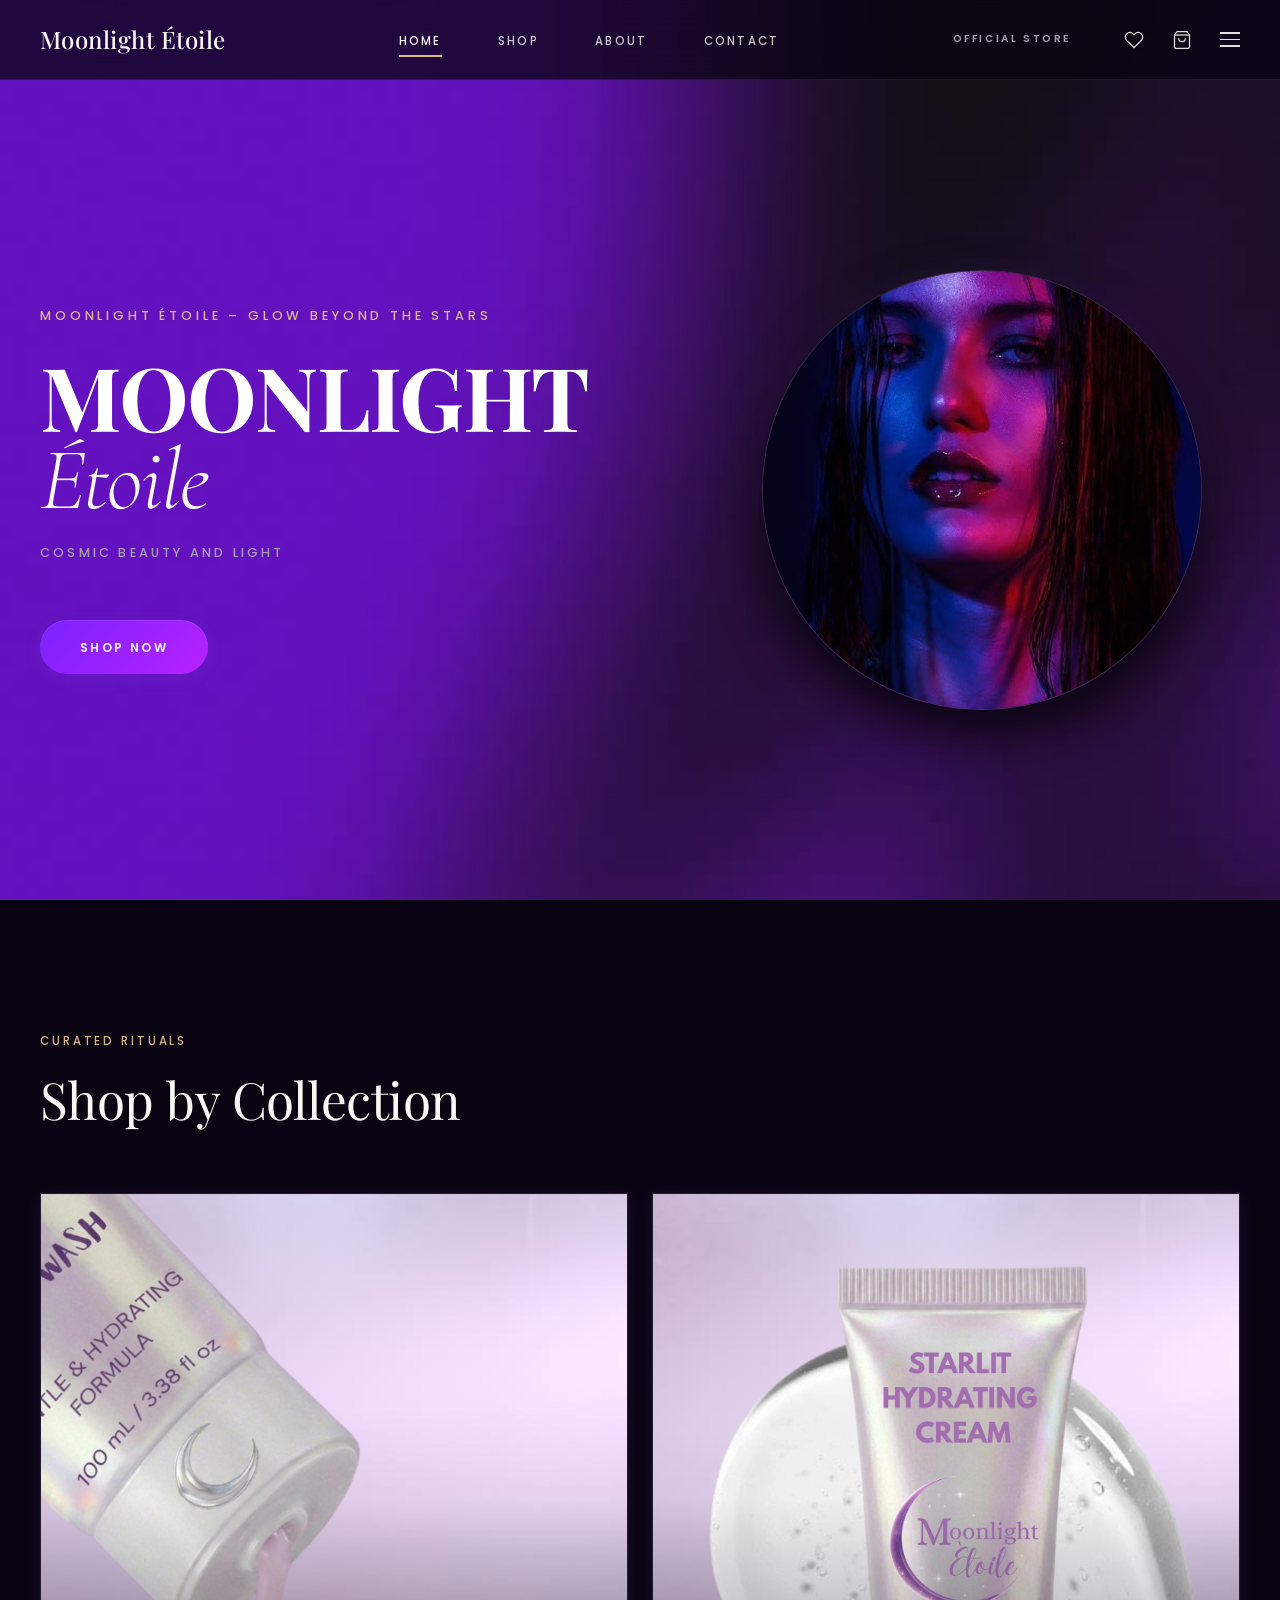
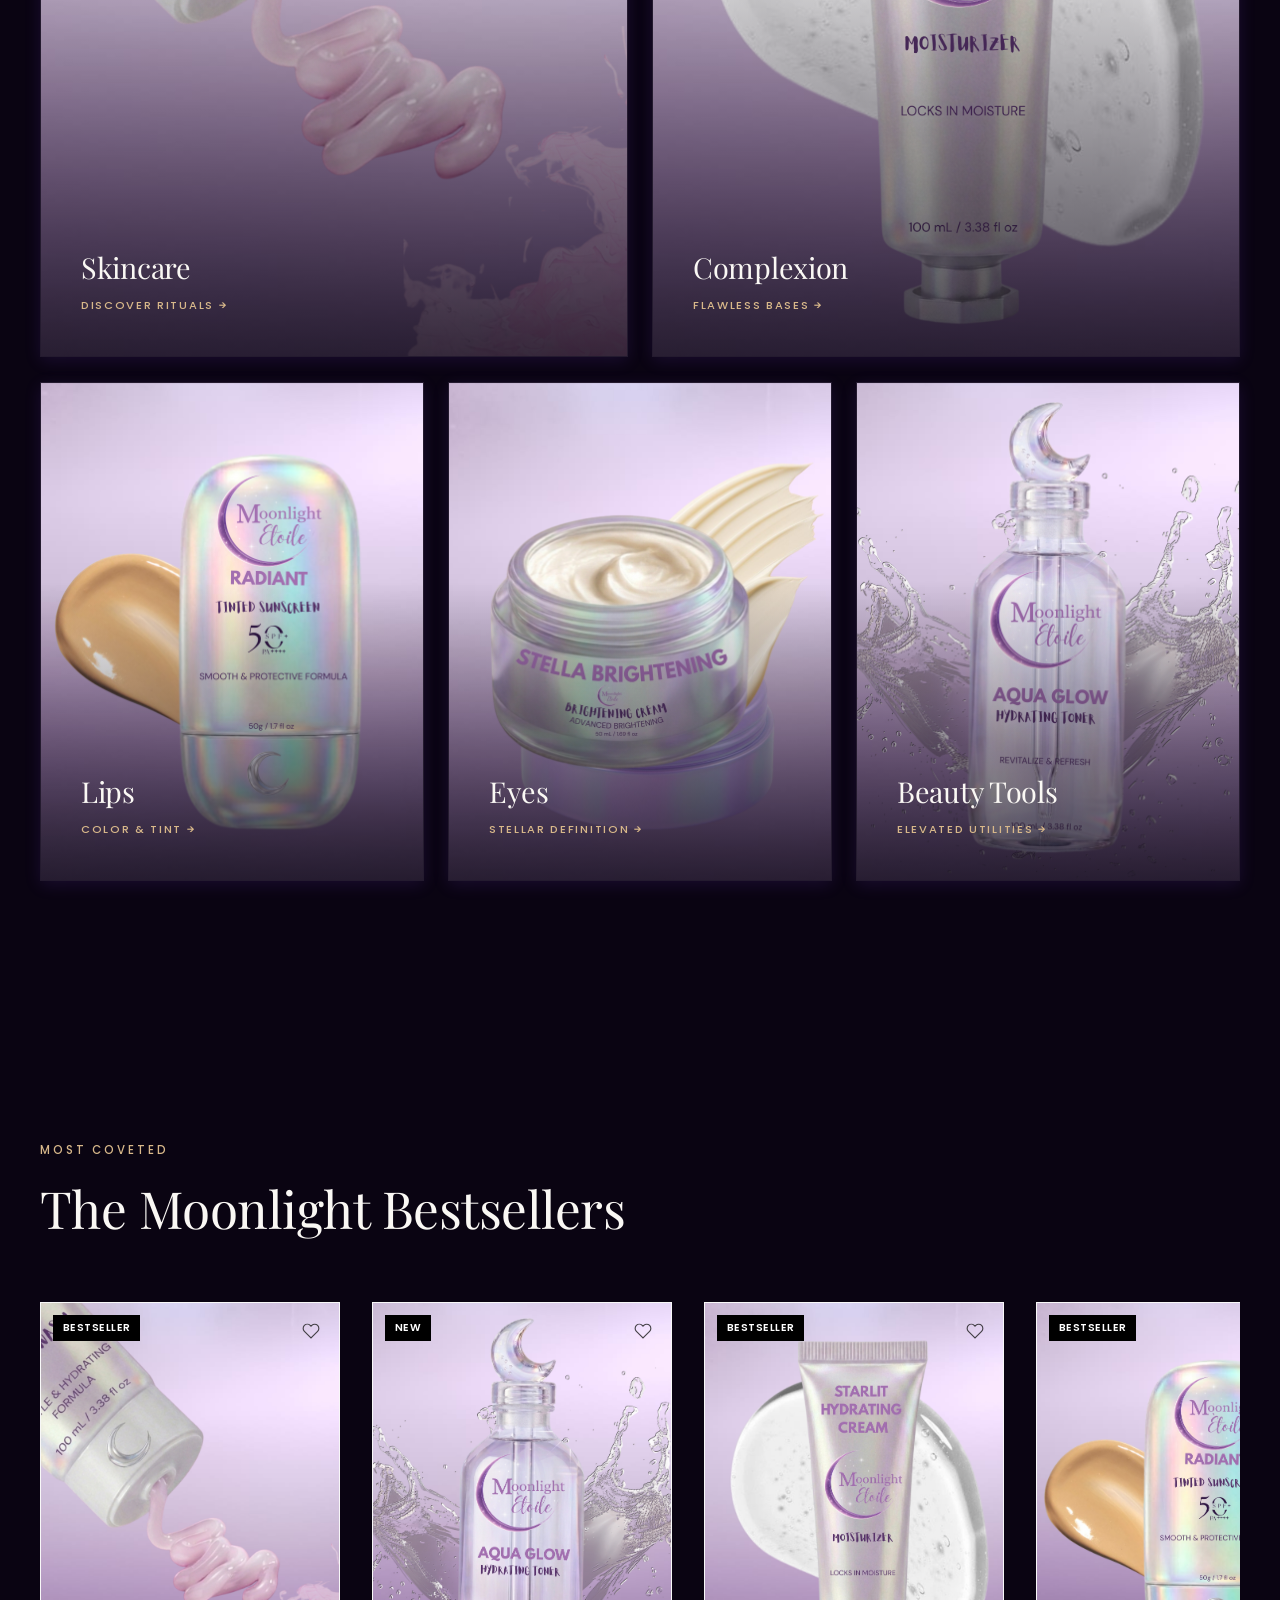
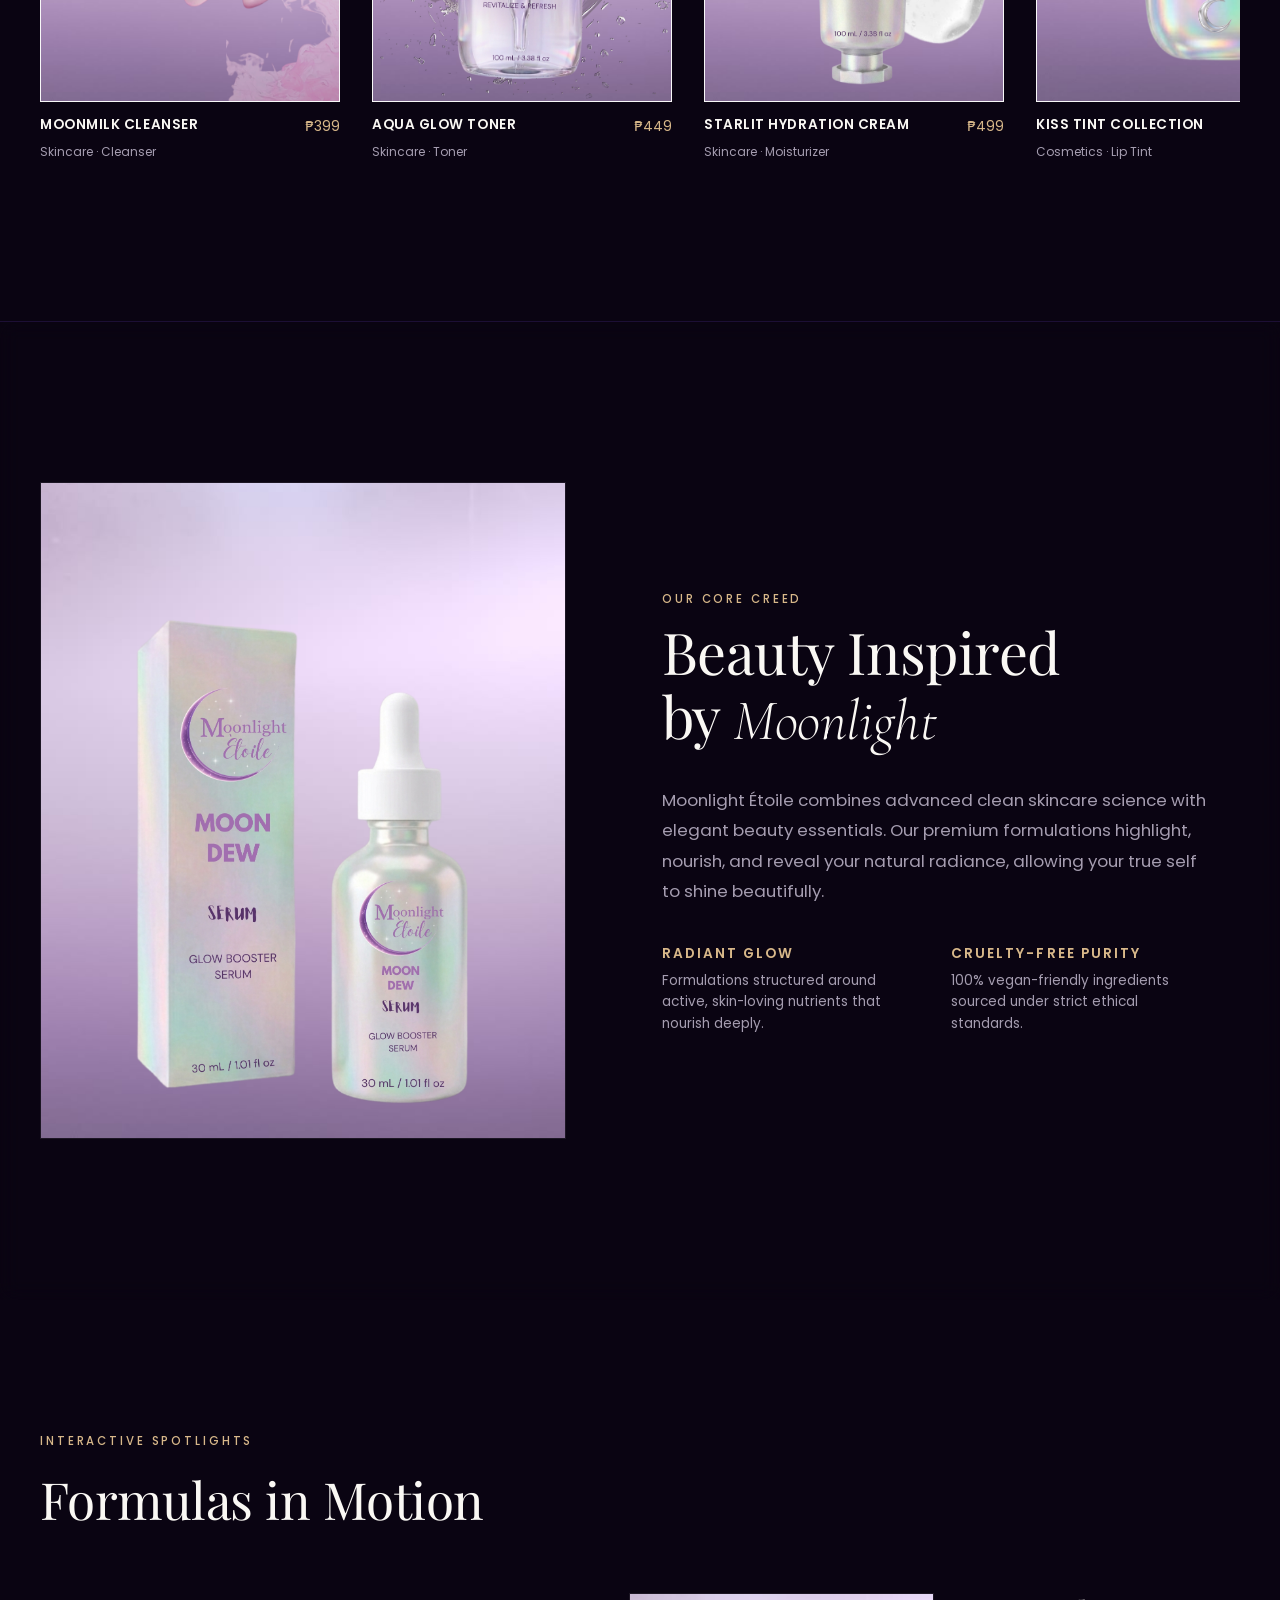
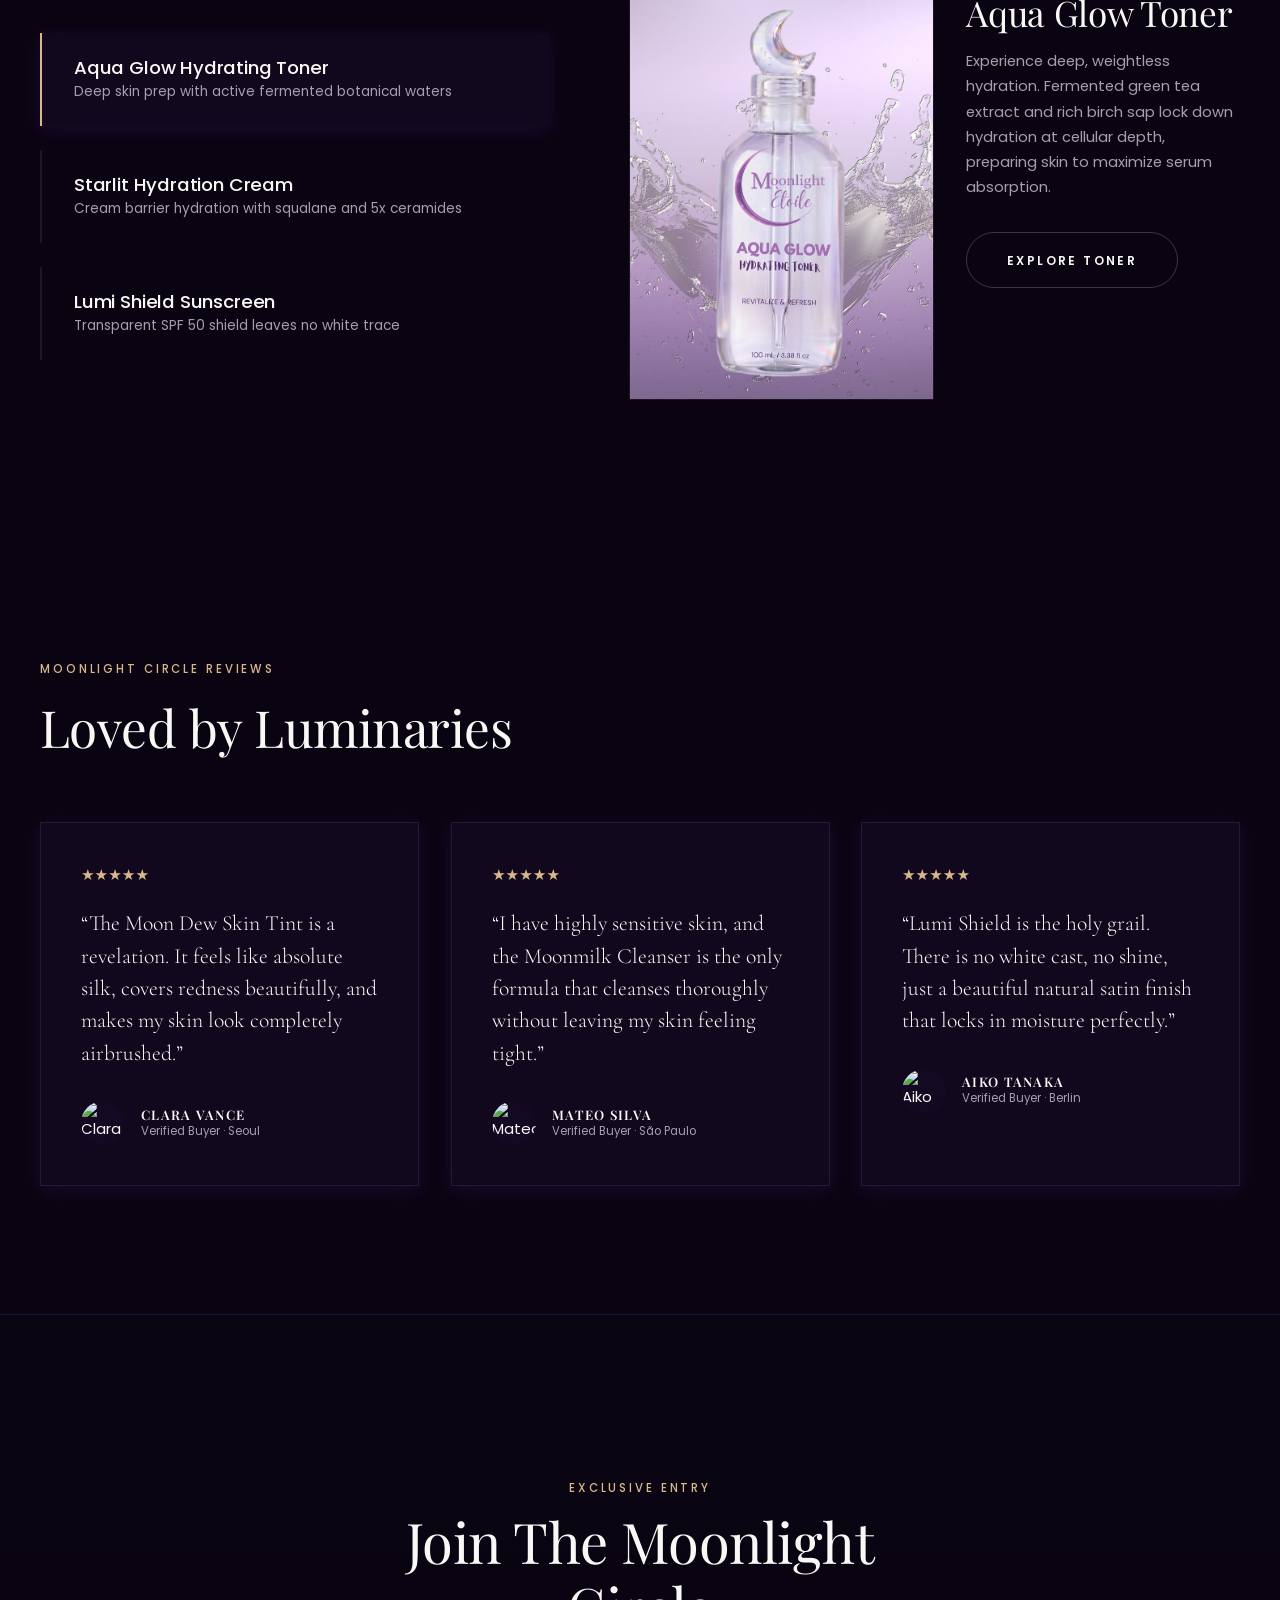
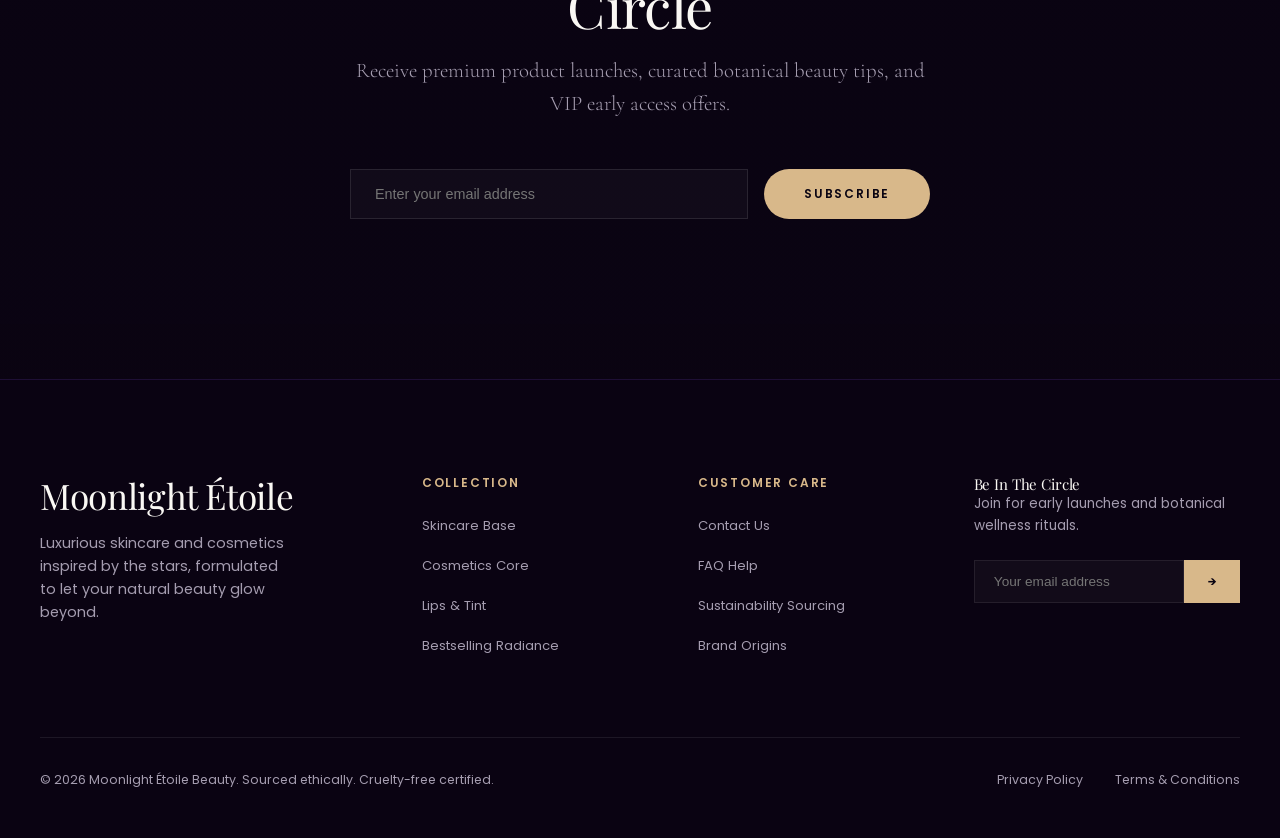
==== commit 72fbd3af: "final update" ====
--- a/index.html
+++ b/index.html
@@ -1,34 +1,50 @@
 <!DOCTYPE html>
 <html lang="en">
 <head>
-  <meta charset="UTF-8" />
-  <meta name="viewport" content="width=device-width, initial-scale=1.0" />
-  <meta name="description" content="Moonlight Étoile — Thoughtful skincare rituals for luminous, healthy skin. Formulated with botanicals sourced from certified ethical suppliers." />
-  <title>Moonlight Étoile — Radiant Skincare Rituals</title>
-  <link rel="stylesheet" href="style.css" />
-  <link rel="stylesheet" href="home.css" />
+  <meta charset="UTF-8">
+  <meta name="viewport" content="width=device-width, initial-scale=1.0">
+  <meta name="description" content="Moonlight Étoile — Luxury skincare and cosmetics crafted to illuminate your natural beauty. Glow Beyond The Stars with our premium vegan formulations.">
+  <title>Moonlight Étoile — Premium Skincare & Cosmetics</title>
+  <link rel="icon" type="image/jpeg" href="images/favicon.jpg">
+  
+  <link rel="stylesheet" href="style.css">
+  <link rel="stylesheet" href="home.css">
 </head>
 <body>
-
-  <!-- ── Navbar ─────────────────────────────────────────── -->
+  <!-- ── 1. Luxury Sticky Navbar ──────────────────────────────── -->
   <nav class="navbar" role="navigation" aria-label="Main navigation">
-    <div class="navbar__inner">
-      <a href="index.html" class="navbar__logo" aria-label="Moonlight Étoile home">Moonlight Étoile</a>
+    <div class="container navbar__inner">
+      <a href="index.html" class="navbar__logo">Moonlight Étoile</a>
+      
+      
 
       <ul class="navbar__links" role="list">
-        <li><a href="index.html">Home</a></li>
-        <li><a href="products.html">Products</a></li>
+        <li><a href="index.html" class="active">Home</a></li>
+        <li><a href="products.html">Shop</a></li>
         <li><a href="about.html">About</a></li>
         <li><a href="contact.html">Contact</a></li>
       </ul>
-
+      
       <div class="navbar__actions">
-        <a href="cart.html" class="cart-icon" aria-label="View cart">
-          <svg viewBox="0 0 24 24" fill="none" stroke-width="1.5" stroke-linecap="round" stroke-linejoin="round" aria-hidden="true">
-            <path d="M6 2 3 6v14a2 2 0 0 0 2 2h14a2 2 0 0 0 2-2V6l-3-4z"/><line x1="3" y1="6" x2="21" y2="6"/><path d="M16 10a4 4 0 0 1-8 0"/>
+        <span class="navbar__official-store" style="font-size: 0.65rem; font-weight: 600; letter-spacing: 0.25em; text-transform: uppercase; color: var(--color-text-muted); margin-right: 1.5rem; display: inline-block;">Official Store</span>
+        <!-- Wishlist -->
+        <a href="products.html" aria-label="View Wishlist">
+          <svg viewBox="0 0 24 24" fill="none" stroke="currentColor">
+            <path d="M20.84 4.61a5.5 5.5 0 0 0-7.78 0L12 5.67l-1.06-1.06a5.5 5.5 0 0 0-7.78 7.78l1.06 1.06L12 21.23l7.78-7.78 1.06-1.06a5.5 5.5 0 0 0 0-7.78z"/>
           </svg>
-          <span class="cart-badge" aria-label="Cart items">0</span>
         </a>
+        
+        <!-- Cart -->
+        <a href="cart.html" class="cart-icon" aria-label="View Cart">
+          <svg viewBox="0 0 24 24" fill="none" stroke="currentColor">
+            <path d="M6 2 3 6v14a2 2 0 0 0 2 2h14a2 2 0 0 0 2-2V6l-3-4z"/>
+            <line x1="3" y1="6" x2="21" y2="6"/>
+            <path d="M16 10a4 4 0 0 1-8 0"/>
+          </svg>
+          <span class="cart-badge" style="display: none;">0</span>
+        </a>
+        
+        <!-- Hamburger -->
         <button class="hamburger" id="hamburger-btn" aria-label="Open menu" aria-expanded="false" aria-controls="mobile-nav">
           <span class="hamburger__line"></span>
           <span class="hamburger__line"></span>
@@ -38,344 +54,497 @@
     </div>
   </nav>
 
-  <!-- ── Mobile Nav ─────────────────────────────────────── -->
+  <!-- ── 2. Mobile Nav Drawer ────────────────────────────────── -->
   <nav class="mobile-nav" id="mobile-nav" aria-label="Mobile navigation">
     <a href="index.html">Home</a>
-    <a href="products.html">Products</a>
-    <a href="about.html">About</a>
-    <a href="contact.html">Contact</a>
-    <a href="cart.html">Cart</a>
+    <a href="products.html">Shop All</a>
+    <a href="about.html">About Brand</a>
+    <a href="contact.html">Contact Us</a>
+    <a href="cart.html">View Cart</a>
     <div class="mobile-nav__footer">
       <a href="#">Instagram</a>
+      <a href="#">TikTok</a>
       <a href="#">Pinterest</a>
-      <a href="#">TikTok</a>
     </div>
   </nav>
 
-  <!-- ── Main ───────────────────────────────────────────── -->
-  <main class="page-content">
-
-    <!-- Hero -->
-    <section class="hero" aria-label="Hero">
-      <div class="hero__inner container">
+  <main>
+    <!-- ── 3. Campaign Hero Banner ────────────────────────────── -->
+    <section class="hero" aria-label="Moonlight Étoile Campaign Hero">
+      <div class="container hero__inner">
+        <!-- Hero content (Left column) -->
         <div class="hero__content">
-          <p class="t-label" data-reveal>Botanical — Ethical — Intentional</p>
-          <h1 class="hero__headline t-display" data-reveal data-reveal-delay="1">
-            Skin that<br><em>breathes</em><br>deeply.
+          <p class="hero__tagline" data-reveal>Moonlight Étoile – Glow Beyond the Stars</p>
+          <h1 class="hero__title" data-reveal data-reveal-delay="1">
+            MOONLIGHT <br><span class="italic-serif">Étoile</span>
           </h1>
-          <p class="hero__body t-body" data-reveal data-reveal-delay="2">
-            Each formula begins with a single question:<br>what does skin actually need right now?
+          <p class="hero__subtitle" data-reveal data-reveal-delay="2">
+            COSMIC BEAUTY AND LIGHT
           </p>
-          <div class="hero__ctas" data-reveal data-reveal-delay="3">
-            <a href="products.html" class="btn btn--primary">Shop the ritual</a>
-            <a href="about.html" class="btn btn--outline">Our philosophy</a>
+          <div class="hero__actions" data-reveal data-reveal-delay="3">
+            <a href="products.html" class="btn btn--primary"><span>Shop Now</span></a>
           </div>
         </div>
 
-        <div class="hero__visual" data-reveal data-reveal-delay="2">
-          <div class="hero__image-wrap">
-            <div class="hero__image-placeholder" aria-hidden="true">
-              <img
-                src="https://images.pexels.com/photos/3762875/pexels-photo-3762875.jpeg?auto=compress&cs=tinysrgb&w=840&h=1120&fit=crop"
-                alt=""
-                class="img-cover"
-                loading="eager"
-                fetchpriority="high"
-              />
-              <span class="hero__image-label">Sérum Lumière</span>
-            </div>
+        <!-- Circular hero image cutout (Right column) -->
+        <div class="hero__visual-container" data-reveal data-reveal-delay="2">
+          <div class="hero__portrait-frame">
+            <img src="images/newheroimage.jpg" alt="Moonlight Étoile Campaign Portrait" class="hero__portrait-img">
           </div>
-          <div class="hero__stat-card" data-reveal data-reveal-delay="4">
-            <p class="hero__stat-number">94<span>%</span></p>
-            <p class="hero__stat-label">saw visible radiance<br>within 14 days</p>
+        </div>
+      </div>
+    </section>
+    <!-- ── 4. Featured Categories (Editorial Bento Grid) ──────── -->
+    <section class="section" aria-label="Shop by category">
+      <div class="container">
+        <div class="section-title-block" data-reveal>
+          <span class="t-label">Curated Rituals</span>
+          <h2>Shop by Collection</h2>
+        </div>
+        
+        <div class="categories-grid" role="list">
+          <!-- Skincare -->
+          <article class="category-card" role="listitem" data-reveal>
+            <div class="category-card__bg" style="background-image: url('images/Products,skin care/cleanser.jpg');"></div>
+            <div class="category-card__content">
+              <h3 class="category-card__title">Skincare</h3>
+              <a href="products.html?category=skincare" class="category-card__link">Discover Rituals &rarr;</a>
+            </div>
+          </article>
+
+          <!-- Complexion -->
+          <article class="category-card" role="listitem" data-reveal data-reveal-delay="1">
+            <div class="category-card__bg" style="background-image: url('images/Products,skin care/moisturizer.jpg');"></div>
+            <div class="category-card__content">
+              <h3 class="category-card__title">Complexion</h3>
+              <a href="products.html?subcategory=foundation" class="category-card__link">Flawless Bases &rarr;</a>
+            </div>
+          </article>
+
+          <!-- Lips -->
+          <article class="category-card" role="listitem" data-reveal>
+            <div class="category-card__bg" style="background-image: url('images/Products,skin care/14.jpg');"></div>
+            <div class="category-card__content">
+              <h3 class="category-card__title">Lips</h3>
+              <a href="products.html?subcategory=lipstick" class="category-card__link">Color & Tint &rarr;</a>
+            </div>
+          </article>
+
+          <!-- Eyes -->
+          <article class="category-card" role="listitem" data-reveal data-reveal-delay="1">
+            <div class="category-card__bg" style="background-image: url('images/Products,skin care/Brightening.jpg');"></div>
+            <div class="category-card__content">
+              <h3 class="category-card__title">Eyes</h3>
+              <a href="products.html?subcategory=mascara" class="category-card__link">Stellar Definition &rarr;</a>
+            </div>
+          </article>
+
+          <!-- Beauty Tools -->
+          <article class="category-card" role="listitem" data-reveal data-reveal-delay="2">
+            <div class="category-card__bg" style="background-image: url('images/Products,skin care/Toner.jpg');"></div>
+            <div class="category-card__content">
+              <h3 class="category-card__title">Beauty Tools</h3>
+              <a href="products.html?subcategory=beauty_tools" class="category-card__link">Elevated Utilities &rarr;</a>
+            </div>
+          </article>
+        </div>
+      </div>
+    </section>
+
+    <!-- ── 5. Best Sellers Section ────────────────────────────── -->
+    <section class="section" style="background-color: transparent;" aria-label="Bestselling items">
+      <div class="container">
+        <div class="section-title-block" data-reveal>
+          <span class="t-label">Most Coveted</span>
+          <h2>The Moonlight Bestsellers</h2>
+        </div>
+
+        <div class="scroller-container">
+          <div class="scroller-track" id="bestsellers-track">
+            <!-- Rendered Dynamically via JS for zero redundancy, or seeded cleanly below -->
+            <!-- Cleanser Card -->
+            <!-- Cleanser Card -->
+            <article class="product-card">
+              <div class="product-card__image-container">
+                <img src="images/Products,skin care/cleanser.jpg" alt="Moonmilk Cleanser" class="product-card__img">
+                <img src="images/Products,skin care/Cleanser (2).jpg" alt="Moonmilk Cleanser application" class="product-card__img-hover">
+                <span class="product-card__badge">Bestseller</span>
+                <button class="product-card__wishlist" data-id="moonmilk-cleanser" onclick="window.MoonlightEtoile.toggleWishlist('moonmilk-cleanser')" aria-label="Add to wishlist">
+                  <svg viewBox="0 0 24 24"><path d="M20.84 4.61a5.5 5.5 0 0 0-7.78 0L12 5.67l-1.06-1.06a5.5 5.5 0 0 0-7.78 7.78l1.06 1.06L12 21.23l7.78-7.78 1.06-1.06a5.5 5.5 0 0 0 0-7.78z"/></svg>
+                </button>
+                <button class="product-card__quick-add-btn" onclick="window.MoonlightEtoile.openQuickView('moonmilk-cleanser')" aria-label="Quick Add">
+                  <svg viewBox="0 0 24 24" fill="none" stroke="currentColor" stroke-width="1.5" style="width: 18px; height: 18px;">
+                    <path d="M6 2 3 6v14a2 2 0 0 0 2 2h14a2 2 0 0 0 2-2V6l-3-4z"/>
+                    <line x1="3" y1="6" x2="21" y2="6"/>
+                    <path d="M16 10a4 4 0 0 1-8 0"/>
+                  </svg>
+                </button>
+              </div>
+              <div class="product-card__info">
+                <h3 class="product-card__title"><a href="detail.html?id=moonmilk-cleanser">Moonmilk Cleanser</a></h3>
+                <div class="product-card__price">&#8369;399</div>
+                <p class="product-card__meta">Skincare &middot; Cleanser</p>
+              </div>
+            </article>
+
+            <!-- Toner Card -->
+            <article class="product-card">
+              <div class="product-card__image-container">
+                <img src="images/Products,skin care/Toner.jpg" alt="Aqua Glow Toner" class="product-card__img">
+                <img src="images/Products,skin care/5.jpg" alt="Aqua Glow Toner model" class="product-card__img-hover">
+                <span class="product-card__badge">New</span>
+                <button class="product-card__wishlist" data-id="aqua-glow-toner" onclick="window.MoonlightEtoile.toggleWishlist('aqua-glow-toner')" aria-label="Add to wishlist">
+                  <svg viewBox="0 0 24 24"><path d="M20.84 4.61a5.5 5.5 0 0 0-7.78 0L12 5.67l-1.06-1.06a5.5 5.5 0 0 0-7.78 7.78l1.06 1.06L12 21.23l7.78-7.78 1.06-1.06a5.5 5.5 0 0 0 0-7.78z"/></svg>
+                </button>
+                <button class="product-card__quick-add-btn" onclick="window.MoonlightEtoile.openQuickView('aqua-glow-toner')" aria-label="Quick Add">
+                  <svg viewBox="0 0 24 24" fill="none" stroke="currentColor" stroke-width="1.5" style="width: 18px; height: 18px;">
+                    <path d="M6 2 3 6v14a2 2 0 0 0 2 2h14a2 2 0 0 0 2-2V6l-3-4z"/>
+                    <line x1="3" y1="6" x2="21" y2="6"/>
+                    <path d="M16 10a4 4 0 0 1-8 0"/>
+                  </svg>
+                </button>
+              </div>
+              <div class="product-card__info">
+                <h3 class="product-card__title"><a href="detail.html?id=aqua-glow-toner">Aqua Glow Toner</a></h3>
+                <div class="product-card__price">&#8369;449</div>
+                <p class="product-card__meta">Skincare &middot; Toner</p>
+              </div>
+            </article>
+
+            <!-- Moisturizer Card -->
+            <article class="product-card">
+              <div class="product-card__image-container">
+                <img src="images/Products,skin care/moisturizer.jpg" alt="Starlit Hydration Cream" class="product-card__img">
+                <img src="images/Products,skin care/7.jpg" alt="Starlit Hydration Cream model" class="product-card__img-hover">
+                <span class="product-card__badge">Bestseller</span>
+                <button class="product-card__wishlist" data-id="starlit-hydration-cream" onclick="window.MoonlightEtoile.toggleWishlist('starlit-hydration-cream')" aria-label="Add to wishlist">
+                  <svg viewBox="0 0 24 24"><path d="M20.84 4.61a5.5 5.5 0 0 0-7.78 0L12 5.67l-1.06-1.06a5.5 5.5 0 0 0-7.78 7.78l1.06 1.06L12 21.23l7.78-7.78 1.06-1.06a5.5 5.5 0 0 0 0-7.78z"/></svg>
+                </button>
+                <button class="product-card__quick-add-btn" onclick="window.MoonlightEtoile.openQuickView('starlit-hydration-cream')" aria-label="Quick Add">
+                  <svg viewBox="0 0 24 24" fill="none" stroke="currentColor" stroke-width="1.5" style="width: 18px; height: 18px;">
+                    <path d="M6 2 3 6v14a2 2 0 0 0 2 2h14a2 2 0 0 0 2-2V6l-3-4z"/>
+                    <line x1="3" y1="6" x2="21" y2="6"/>
+                    <path d="M16 10a4 4 0 0 1-8 0"/>
+                  </svg>
+                </button>
+              </div>
+              <div class="product-card__info">
+                <h3 class="product-card__title"><a href="detail.html?id=starlit-hydration-cream">Starlit Hydration Cream</a></h3>
+                <div class="product-card__price">&#8369;499</div>
+                <p class="product-card__meta">Skincare &middot; Moisturizer</p>
+              </div>
+            </article>
+
+            <!-- Kiss Tint Card -->
+            <article class="product-card">
+              <div class="product-card__image-container">
+                <img src="images/Products,skin care/14.jpg" alt="Kiss Tint Collection" class="product-card__img">
+                <img src="images/Products,skin care/10.jpg" alt="Kiss Tint shades" class="product-card__img-hover">
+                <span class="product-card__badge">Bestseller</span>
+                <button class="product-card__wishlist" data-id="kiss-tint-collection" onclick="window.MoonlightEtoile.toggleWishlist('kiss-tint-collection')" aria-label="Add to wishlist">
+                  <svg viewBox="0 0 24 24"><path d="M20.84 4.61a5.5 5.5 0 0 0-7.78 0L12 5.67l-1.06-1.06a5.5 5.5 0 0 0-7.78 7.78l1.06 1.06L12 21.23l7.78-7.78 1.06-1.06a5.5 5.5 0 0 0 0-7.78z"/></svg>
+                </button>
+                <button class="product-card__quick-add-btn" onclick="window.MoonlightEtoile.openQuickView('kiss-tint-collection')" aria-label="Quick Add">
+                  <svg viewBox="0 0 24 24" fill="none" stroke="currentColor" stroke-width="1.5" style="width: 18px; height: 18px;">
+                    <path d="M6 2 3 6v14a2 2 0 0 0 2 2h14a2 2 0 0 0 2-2V6l-3-4z"/>
+                    <line x1="3" y1="6" x2="21" y2="6"/>
+                    <path d="M16 10a4 4 0 0 1-8 0"/>
+                  </svg>
+                </button>
+              </div>
+              <div class="product-card__info">
+                <h3 class="product-card__title"><a href="detail.html?id=kiss-tint-collection">Kiss Tint Collection</a></h3>
+                <div class="product-card__price">&#8369;299</div>
+                <p class="product-card__meta">Cosmetics &middot; Lip Tint</p>
+              </div>
+            </article>
+
+            <!-- Matte Lipstick Card -->
+            <article class="product-card">
+              <div class="product-card__image-container">
+                <img src="images/Products,skin care/5.jpg" alt="Matte Story Lipstick" class="product-card__img">
+                <img src="images/Products,skin care/11.jpg" alt="Matte Story Lipstick model" class="product-card__img-hover">
+                <span class="product-card__badge">Matte Story</span>
+                <button class="product-card__wishlist" data-id="matte-story-lipstick" onclick="window.MoonlightEtoile.toggleWishlist('matte-story-lipstick')" aria-label="Add to wishlist">
+                  <svg viewBox="0 0 24 24"><path d="M20.84 4.61a5.5 5.5 0 0 0-7.78 0L12 5.67l-1.06-1.06a5.5 5.5 0 0 0-7.78 7.78l1.06 1.06L12 21.23l7.78-7.78 1.06-1.06a5.5 5.5 0 0 0 0-7.78z"/></svg>
+                </button>
+                <button class="product-card__quick-add-btn" onclick="window.MoonlightEtoile.openQuickView('matte-story-lipstick')" aria-label="Quick Add">
+                  <svg viewBox="0 0 24 24" fill="none" stroke="currentColor" stroke-width="1.5" style="width: 18px; height: 18px;">
+                    <path d="M6 2 3 6v14a2 2 0 0 0 2 2h14a2 2 0 0 0 2-2V6l-3-4z"/>
+                    <line x1="3" y1="6" x2="21" y2="6"/>
+                    <path d="M16 10a4 4 0 0 1-8 0"/>
+                  </svg>
+                </button>
+              </div>
+              <div class="product-card__info">
+                <h3 class="product-card__title"><a href="detail.html?id=matte-story-lipstick">Matte Story Lipstick</a></h3>
+                <div class="product-card__price">&#8369;399</div>
+                <p class="product-card__meta">Cosmetics &middot; Lipstick</p>
+              </div>
+            </article>
+
+            <!-- Lip Gloss Card -->
+            <article class="product-card">
+              <div class="product-card__image-container">
+                <img src="images/Products,skin care/7.jpg" alt="Glow Finish Lip Gloss" class="product-card__img">
+                <img src="images/Products,skin care/12.jpg" alt="Glow Finish Lip Gloss model" class="product-card__img-hover">
+                <span class="product-card__badge">Bestseller</span>
+                <button class="product-card__wishlist" data-id="glow-finish-lipgloss" onclick="window.MoonlightEtoile.toggleWishlist('glow-finish-lipgloss')" aria-label="Add to wishlist">
+                  <svg viewBox="0 0 24 24"><path d="M20.84 4.61a5.5 5.5 0 0 0-7.78 0L12 5.67l-1.06-1.06a5.5 5.5 0 0 0-7.78 7.78l1.06 1.06L12 21.23l7.78-7.78 1.06-1.06a5.5 5.5 0 0 0 0-7.78z"/></svg>
+                </button>
+                <button class="product-card__quick-add-btn" onclick="window.MoonlightEtoile.openQuickView('glow-finish-lipgloss')" aria-label="Quick Add">
+                  <svg viewBox="0 0 24 24" fill="none" stroke="currentColor" stroke-width="1.5" style="width: 18px; height: 18px;">
+                    <path d="M6 2 3 6v14a2 2 0 0 0 2 2h14a2 2 0 0 0 2-2V6l-3-4z"/>
+                    <line x1="3" y1="6" x2="21" y2="6"/>
+                    <path d="M16 10a4 4 0 0 1-8 0"/>
+                  </svg>
+                </button>
+              </div>
+              <div class="product-card__info">
+                <h3 class="product-card__title"><a href="detail.html?id=glow-finish-lipgloss">Glow Finish Lip Gloss</a></h3>
+                <div class="product-card__price">&#8369;199</div>
+                <p class="product-card__meta">Cosmetics &middot; Lip Gloss</p>
+              </div>
+            </article>
+        </div>
+      </div>
+    </section>
+
+    <!-- ── 6. Brand Philosophy (Asymmetric Story Spread) ──────── -->
+    <section class="philosophy" aria-label="Brand Philosophy">
+      <div class="container">
+        <div class="philosophy__grid">
+          <div class="philosophy__visual" data-reveal>
+            <img src="images/Products,skin care/9.jpg" alt="Moonlight beauty photoshoot model" loading="lazy">
           </div>
-        </div>
-      </div>
-
-      <div class="hero__scroll-hint" aria-hidden="true">
-        <div class="hero__scroll-line"></div>
-        <span>Scroll</span>
-      </div>
-    </section>
-
-    <!-- Marquee Strip -->
-    <div class="marquee-strip" aria-hidden="true">
-      <div class="marquee-track">
-        <!-- duplicated for seamless loop -->
-        <span class="marquee-item"><span class="marquee-dot"></span>Dermatologist tested</span>
-        <span class="marquee-item"><span class="marquee-dot"></span>Cruelty free</span>
-        <span class="marquee-item"><span class="marquee-dot"></span>Fragrance optional</span>
-        <span class="marquee-item"><span class="marquee-dot"></span>Sustainable packaging</span>
-        <span class="marquee-item"><span class="marquee-dot"></span>Certified botanicals</span>
-        <span class="marquee-item"><span class="marquee-dot"></span>Formulated in Seoul</span>
-        <span class="marquee-item"><span class="marquee-dot"></span>Dermatologist tested</span>
-        <span class="marquee-item"><span class="marquee-dot"></span>Cruelty free</span>
-        <span class="marquee-item"><span class="marquee-dot"></span>Fragrance optional</span>
-        <span class="marquee-item"><span class="marquee-dot"></span>Sustainable packaging</span>
-        <span class="marquee-item"><span class="marquee-dot"></span>Certified botanicals</span>
-        <span class="marquee-item"><span class="marquee-dot"></span>Formulated in Seoul</span>
-      </div>
-    </div>
-
-    <!-- Featured Products -->
-    <section class="section" id="featured" aria-labelledby="featured-heading">
+          <div class="philosophy__text" data-reveal data-reveal-delay="1">
+            <span class="t-label">Our Core Creed</span>
+            <h2 class="philosophy__title">Beauty Inspired <br>by <span class="italic-serif">Moonlight</span></h2>
+            <p class="philosophy__desc">
+              Moonlight Étoile combines advanced clean skincare science with elegant beauty essentials. Our premium formulations highlight, nourish, and reveal your natural radiance, allowing your true self to shine beautifully.
+            </p>
+            
+            <div class="philosophy__values">
+              <div class="value-item">
+                <h4>Radiant Glow</h4>
+                <p>Formulations structured around active, skin-loving nutrients that nourish deeply.</p>
+              </div>
+              <div class="value-item">
+                <h4>Cruelty-Free Purity</h4>
+                <p>100% vegan-friendly ingredients sourced under strict ethical standards.</p>
+              </div>
+            </div>
+          </div>
+        </div>
+      </div>
+    </section>
+
+    <!-- ── 7. Dynamic Showcase Section ────────────────────────── -->
+    <section class="section showcase-section" aria-label="Interactive highlight showcase">
       <div class="container">
-        <div class="section-header">
-          <div class="section-header__left">
-            <p class="t-label" data-reveal>Best Sellers</p>
-            <h2 id="featured-heading" data-reveal data-reveal-delay="1">
-              Start your<br>ritual here.
-            </h2>
+        <div class="section-title-block" data-reveal>
+          <span class="t-label">Interactive Spotlights</span>
+          <h2>Formulas in Motion</h2>
+        </div>
+        
+        <div class="showcase-grid">
+          <!-- Selection Menu -->
+          <div class="showcase-selector" data-reveal>
+            <button class="showcase-btn active" onclick="switchShowcase(this, 'sc-toner')">
+              <h3>Aqua Glow Hydrating Toner</h3>
+              <p>Deep skin prep with active fermented botanical waters</p>
+            </button>
+            <button class="showcase-btn" onclick="switchShowcase(this, 'sc-cream')">
+              <h3>Starlit Hydration Cream</h3>
+              <p>Cream barrier hydration with squalane and 5x ceramides</p>
+            </button>
+            <button class="showcase-btn" onclick="switchShowcase(this, 'sc-sunscreen')">
+              <h3>Lumi Shield Sunscreen</h3>
+              <p>Transparent SPF 50 shield leaves no white trace</p>
+            </button>
           </div>
-          <a href="products.html" class="btn btn--outline" data-reveal>View all products</a>
-        </div>
-
-        <div class="products-grid" role="list">
-          <!-- Card 1 -->
-          <article class="product-card" role="listitem" data-reveal>
-            <div class="product-card__image">
-              <img src="https://images.pexels.com/photos/4041392/pexels-photo-4041392.jpeg?auto=compress&cs=tinysrgb&w=480&h=640&fit=crop" alt="Sérum Lumière" loading="eager" class="img-cover">
-              <span class="product-card__badge product-card__badge--new">New</span>
-              <div class="product-card__quick-add">
-                <button class="btn" data-add-to-cart data-name="Sérum Lumière" data-price="68">Quick add — $68</button>
-              </div>
-            </div>
-            <div class="product-card__info">
-              <h3 class="product-card__name">Sérum Lumière</h3>
-              <p class="product-card__desc">Vitamin C brightening treatment</p>
-              <p class="product-card__price">$68</p>
-            </div>
-          </article>
-
-          <!-- Card 2 -->
-          <article class="product-card" role="listitem" data-reveal data-reveal-delay="1">
-            <div class="product-card__image">
-              <img src="https://images.pexels.com/photos/3373736/pexels-photo-3373736.jpeg?auto=compress&cs=tinysrgb&w=480&h=640&fit=crop" alt="Barrier Dew Cream" loading="lazy" class="img-cover">
-              <div class="product-card__quick-add">
-                <button class="btn" data-add-to-cart data-name="Barrier Dew Cream" data-price="54">Quick add — $54</button>
-              </div>
-            </div>
-            <div class="product-card__info">
-              <h3 class="product-card__name">Barrier Dew Cream</h3>
-              <p class="product-card__desc">Deep moisture, ceramide-rich</p>
-              <p class="product-card__price">$54</p>
-            </div>
-          </article>
-
-          <!-- Card 3 -->
-          <article class="product-card" role="listitem" data-reveal data-reveal-delay="2">
-            <div class="product-card__image">
-              <img src="https://images.pexels.com/photos/4465124/pexels-photo-4465124.jpeg?auto=compress&cs=tinysrgb&w=480&h=640&fit=crop" alt="Petal Toner Essence" loading="lazy" class="img-cover">
-              <span class="product-card__badge">Bestseller</span>
-              <div class="product-card__quick-add">
-                <button class="btn" data-add-to-cart data-name="Petal Toner Essence" data-price="42">Quick add — $42</button>
-              </div>
-            </div>
-            <div class="product-card__info">
-              <h3 class="product-card__name">Petal Toner Essence</h3>
-              <p class="product-card__desc">Rose + Centella first essence</p>
-              <p class="product-card__price">$42 <s>$58</s></p>
-            </div>
-          </article>
-
-          <!-- Card 4 -->
-          <article class="product-card" role="listitem" data-reveal data-reveal-delay="3">
-            <div class="product-card__image">
-              <img src="https://images.pexels.com/photos/3685523/pexels-photo-3685523.jpeg?auto=compress&cs=tinysrgb&w=480&h=640&fit=crop" alt="Midnight Repair Oil" loading="lazy" class="img-cover">
-              <div class="product-card__quick-add">
-                <button class="btn" data-add-to-cart data-name="Midnight Repair Oil" data-price="76">Quick add — $76</button>
-              </div>
-            </div>
-            <div class="product-card__info">
-              <h3 class="product-card__name">Midnight Repair Oil</h3>
-              <p class="product-card__desc">Retinol-boosted facial oil</p>
-              <p class="product-card__price">$76</p>
-            </div>
-          </article>
-        </div>
-      </div>
-    </section>
-
-    <!-- Philosophy / Split strip -->
-    <section class="philosophy-strip">
-      <div class="philosophy-strip__text" data-reveal>
-        <p class="t-label">Our conviction</p>
-        <h2 class="t-display">Less, but<br><em>precisely right.</em></h2>
-        <p class="t-body" style="margin-top:1.5rem;max-width:42ch;">
-          We edit obsessively. Every ingredient earns its place in the formula — nothing decorative, nothing unnecessary. The result is skincare that works without asking you to trust us.
-        </p>
-        <a href="about.html" class="btn btn--outline" style="margin-top:2.25rem">Read our story</a>
-      </div>
-      <div class="philosophy-strip__visual" aria-hidden="true">
-        <div class="philosophy-strip__grid">
-          <div class="philosophy-strip__tile" style="grid-area:a;"><img src="https://images.pexels.com/photos/5069291/pexels-photo-5069291.jpeg?auto=compress&cs=tinysrgb&w=600&h=500&fit=crop" alt="" loading="lazy" class="img-cover"></div>
-          <div class="philosophy-strip__tile" style="grid-area:b;"><img src="https://images.pexels.com/photos/4041391/pexels-photo-4041391.jpeg?auto=compress&cs=tinysrgb&w=600&h=500&fit=crop" alt="" loading="lazy" class="img-cover"></div>
-          <div class="philosophy-strip__tile" style="background:var(--clr-surface-2);grid-area:c;display:flex;align-items:center;justify-content:center;">
-            <p style="font-family:var(--ff-display);font-size:2.5rem;font-weight:300;color:var(--clr-ink-soft);">14</p>
+
+          <!-- Viewer Display Frame -->
+          <div class="showcase-viewer" data-reveal data-reveal-delay="1">
+            
+            <!-- Toner Display -->
+            <div class="showcase-viewer-item" id="sc-toner" style="display: flex; gap: 2rem; width: 100%;">
+              <img src="images/Products,skin care/Toner.jpg" alt="Aqua Glow Toner Bottle" class="showcase-img">
+              <div class="showcase-info">
+                <h3>Aqua Glow Toner</h3>
+                <p>Experience deep, weightless hydration. Fermented green tea extract and rich birch sap lock down hydration at cellular depth, preparing skin to maximize serum absorption.</p>
+                <a href="detail.html?id=aqua-glow-toner" class="btn btn--outline"><span>Explore Toner</span></a>
+              </div>
+            </div>
+
+            <!-- Cream Display -->
+            <div class="showcase-viewer-item" id="sc-cream" style="display: none; gap: 2rem; width: 100%;">
+              <img src="images/Products,skin care/moisturizer.jpg" alt="Starlit Hydration Cream Jar" class="showcase-img">
+              <div class="showcase-info">
+                <h3>Starlit Cream</h3>
+                <p>Our award-winning five-ceramide complex melts immediately into your skin barrier to replenish dehydrated lipids, protecting against dynamic water loss all day.</p>
+                <a href="detail.html?id=starlit-hydration-cream" class="btn btn--outline"><span>Explore Cream</span></a>
+              </div>
+            </div>
+
+            <!-- Sunscreen Display -->
+            <div class="showcase-viewer-item" id="sc-sunscreen" style="display: none; gap: 2rem; width: 100%;">
+              <img src="images/Products,skin care/Brightening.jpg" alt="Lumi Shield Sunscreen Bottle" class="showcase-img">
+              <div class="showcase-info">
+                <h3>Lumi Shield SPF</h3>
+                <p>Complete broad-spectrum defense in a revolutionary invisible skin gel. Free of chemical sunscreen odors, completely weightless, and doubles as an oil-controlling primer.</p>
+                <a href="detail.html?id=lumi-shield-sunscreen" class="btn btn--outline"><span>Explore Sunscreen</span></a>
+              </div>
+            </div>
+
           </div>
-          <div class="philosophy-strip__tile" style="grid-area:d;"><img src="https://images.pexels.com/photos/3762879/pexels-photo-3762879.jpeg?auto=compress&cs=tinysrgb&w=600&h=500&fit=crop" alt="" loading="lazy" class="img-cover"></div>
-        </div>
-      </div>
-    </section>
-
-    <!-- Testimonials -->
-    <section class="section" aria-labelledby="testimonials-heading">
+        </div>
+      </div>
+    </section>
+
+    <!-- ── 8. Luxury Beauty Testimonials ──────────────────────── -->
+    <section class="section" aria-label="Customer Testimonials">
       <div class="container">
-        <div class="section-header">
-          <div class="section-header__left">
-            <p class="t-label" data-reveal>Real results</p>
-            <h2 id="testimonials-heading" data-reveal data-reveal-delay="1">What our<br>community says.</h2>
-          </div>
+        <div class="section-title-block" data-reveal>
+          <span class="t-label">Moonlight Circle Reviews</span>
+          <h2>Loved by Luminaries</h2>
         </div>
 
         <div class="testimonials-grid">
-          <blockquote class="testimonial" data-reveal>
-            <div class="testimonial__stars" aria-label="5 stars">★★★★★</div>
-            <p class="testimonial__body">"I've tried six vitamin C serums. The Sérum Lumière is the first one that didn't irritate my rosacea-prone skin and still visibly worked within two weeks."</p>
-            <footer class="testimonial__author">
-              <div class="testimonial__avatar"><img src="https://randomuser.me/api/portraits/women/32.jpg" alt="Nara Lindqvist"></div>
+          <!-- Testimonial 1 -->
+          <article class="testimonial-card" data-reveal>
+            <div class="testimonial-card__stars">★★★★★</div>
+            <blockquote class="testimonial-card__quote">
+              &ldquo;The Moon Dew Skin Tint is a revelation. It feels like absolute silk, covers redness beautifully, and makes my skin look completely airbrushed.&rdquo;
+            </blockquote>
+            <div class="testimonial-card__author">
+              <img src="https://images.pexels.com/photos/3618162/pexels-photo-3618162.jpeg?auto=compress&cs=tinysrgb&w=100&h=100&fit=crop" alt="Clara Vance avatar" class="testimonial-card__avatar" loading="lazy">
               <div>
-                <p class="testimonial__name">Nara Lindqvist</p>
-                <p class="t-muted">Stockholm · Verified buyer</p>
-              </div>
-            </footer>
-          </blockquote>
-
-          <blockquote class="testimonial testimonial--featured" data-reveal data-reveal-delay="1">
-            <div class="testimonial__stars" aria-label="5 stars">★★★★★</div>
-            <p class="testimonial__body">"The Barrier Dew Cream feels like nothing I've used before — it's almost weightless but my skin has genuinely never felt more comfortable through a dry Seoul winter."</p>
-            <footer class="testimonial__author">
-              <div class="testimonial__avatar"><img src="https://randomuser.me/api/portraits/women/44.jpg" alt="Mirae Kwon"></div>
+                <h4 class="testimonial-card__name">Clara Vance</h4>
+                <p class="testimonial-card__title">Verified Buyer &middot; Seoul</p>
+              </div>
+            </div>
+          </article>
+
+          <!-- Testimonial 2 -->
+          <article class="testimonial-card" data-reveal data-reveal-delay="1">
+            <div class="testimonial-card__stars">★★★★★</div>
+            <blockquote class="testimonial-card__quote">
+              &ldquo;I have highly sensitive skin, and the Moonmilk Cleanser is the only formula that cleanses thoroughly without leaving my skin feeling tight.&rdquo;
+            </blockquote>
+            <div class="testimonial-card__author">
+              <img src="https://images.pexels.com/photos/3785139/pexels-photo-3785139.jpeg?auto=compress&cs=tinysrgb&w=100&h=100&fit=crop" alt="Mateo Silva avatar" class="testimonial-card__avatar" loading="lazy">
               <div>
-                <p class="testimonial__name">Mirae Kwon</p>
-                <p class="t-muted">Seoul · Verified buyer</p>
-              </div>
-            </footer>
-          </blockquote>
-
-          <blockquote class="testimonial" data-reveal data-reveal-delay="2">
-            <div class="testimonial__stars" aria-label="5 stars">★★★★★</div>
-            <p class="testimonial__body">"Finally a brand that doesn't overclaim. The Petal Essence is exactly what it says — gentle, effective, and my skin texture improved noticeably after three weeks."</p>
-            <footer class="testimonial__author">
-              <div class="testimonial__avatar"><img src="https://randomuser.me/api/portraits/women/28.jpg" alt="Théa Arno"></div>
+                <h4 class="testimonial-card__name">Mateo Silva</h4>
+                <p class="testimonial-card__title">Verified Buyer &middot; São Paulo</p>
+              </div>
+            </div>
+          </article>
+
+          <!-- Testimonial 3 -->
+          <article class="testimonial-card" data-reveal data-reveal-delay="2">
+            <div class="testimonial-card__stars">★★★★★</div>
+            <blockquote class="testimonial-card__quote">
+              &ldquo;Lumi Shield is the holy grail. There is no white cast, no shine, just a beautiful natural satin finish that locks in moisture perfectly.&rdquo;
+            </blockquote>
+            <div class="testimonial-card__author">
+              <img src="https://images.pexels.com/photos/3785141/pexels-photo-3785141.jpeg?auto=compress&cs=tinysrgb&w=100&h=100&fit=crop" alt="Aiko Tanaka avatar" class="testimonial-card__avatar" loading="lazy">
               <div>
-                <p class="testimonial__name">Théa Arno</p>
-                <p class="t-muted">Lyon · Verified buyer</p>
-              </div>
-            </footer>
-          </blockquote>
-        </div>
-      </div>
-    </section>
-
-    <!-- Newsletter -->
-    <section class="newsletter-section section--sm">
+                <h4 class="testimonial-card__name">Aiko Tanaka</h4>
+                <p class="testimonial-card__title">Verified Buyer &middot; Berlin</p>
+              </div>
+            </div>
+          </article>
+        </div>
+      </div>
+    </section>
+
+    <!-- ── 9. Elegant Newsletter Circle ───────────────────────── -->
+    <section class="newsletter-section" aria-label="Join Moonlight Newsletter">
       <div class="container">
-        <div class="newsletter-card" data-reveal>
-          <div class="newsletter-card__content">
-            <p class="t-label">Early access</p>
-            <h2 class="t-heading" style="font-size:clamp(1.75rem,4vw,2.75rem);font-weight:300;margin-top:0.75rem;">
-              The ritual,<br>delivered monthly.
-            </h2>
-            <p class="t-body" style="margin-top:0.75rem;max-width:44ch;">
-              Formula notes, ingredient stories, and early access to new launches — no noise, just depth.
-            </p>
-          </div>
-          <form class="newsletter-form" id="newsletter-form" novalidate>
-            <div class="newsletter-form__row">
-              <label for="newsletter-email" class="sr-only">Email address</label>
-              <input
-                id="newsletter-email"
-                type="email"
-                class="newsletter-form__input"
-                placeholder="your@email.com"
-                autocomplete="email"
-                required
-              />
-              <button type="submit" class="btn btn--primary">Subscribe</button>
-            </div>
-            <p class="newsletter-form__note">No spam, ever. Unsubscribe in one click.</p>
-            <p class="newsletter-form__success" id="newsletter-success" hidden>
-              You're in. Welcome to the ritual.
-            </p>
+        <div class="newsletter-box" data-reveal>
+          <span class="t-label" style="color: var(--color-accent-gold);">Exclusive Entry</span>
+          <h2>Join The Moonlight Circle</h2>
+          <p>Receive premium product launches, curated botanical beauty tips, and VIP early access offers.</p>
+          <form class="newsletter-form-luxe" onsubmit="event.preventDefault(); window.MoonlightEtoile.showToast('Thank you for joining the Moonlight Circle!')">
+            <input type="email" placeholder="Enter your email address" required aria-label="Email address">
+            <button type="submit" class="btn"><span>Subscribe</span></button>
           </form>
         </div>
       </div>
     </section>
-
   </main>
 
-  <!-- ── Footer ─────────────────────────────────────────── -->
-  <footer class="footer" role="contentinfo">
+  <!-- ── 10. Immersive Luxury Footer ────────────────────────── -->
+  <footer class="footer">
     <div class="container">
       <div class="footer__grid">
-        <div class="footer__brand">
-          <p class="footer__brand-name">Moonlight Étoile</p>
-          <p class="footer__tagline">Thoughtful skincare rooted in botanical science and radical transparency.</p>
-          <div class="footer__socials">
-            <a href="#" class="footer__social-link" aria-label="Instagram">In</a>
-            <a href="#" class="footer__social-link" aria-label="Pinterest">Pi</a>
-            <a href="#" class="footer__social-link" aria-label="TikTok">Tk</a>
-            <a href="#" class="footer__social-link" aria-label="YouTube">Yt</a>
-          </div>
-        </div>
-
-        <div>
-          <p class="footer__col-title">Shop</p>
-          <ul class="footer__col-links" role="list">
-            <li><a href="products.html">All Products</a></li>
-            <li><a href="products.html#serums">Serums</a></li>
-            <li><a href="products.html#moisturisers">Moisturisers</a></li>
-            <li><a href="products.html#essences">Essences</a></li>
-            <li><a href="products.html#oils">Facial Oils</a></li>
+        <div class="footer__brand-col">
+          <h3>Moonlight Étoile</h3>
+          <p>Luxurious skincare and cosmetics inspired by the stars, formulated to let your natural beauty glow beyond.</p>
+        </div>
+        
+        <div class="footer__col">
+          <h4>Collection</h4>
+          <ul role="list">
+            <li><a href="products.html?category=skincare">Skincare Base</a></li>
+            <li><a href="products.html?category=cosmetics">Cosmetics Core</a></li>
+            <li><a href="products.html?subcategory=lips">Lips & Tint</a></li>
+            <li><a href="products.html?tag=Bestseller">Bestselling Radiance</a></li>
           </ul>
         </div>
 
-        <div>
-          <p class="footer__col-title">Brand</p>
-          <ul class="footer__col-links" role="list">
-            <li><a href="about.html">Our Story</a></li>
-            <li><a href="about.html#ingredients">Ingredients</a></li>
-            <li><a href="about.html#sustainability">Sustainability</a></li>
-            <li><a href="contact.html">Contact</a></li>
+        <div class="footer__col">
+          <h4>Customer Care</h4>
+          <ul role="list">
+            <li><a href="contact.html">Contact Us</a></li>
+            <li><a href="contact.html#faq">FAQ Help</a></li>
+            <li><a href="about.html#sustainability">Sustainability Sourcing</a></li>
+            <li><a href="about.html">Brand Origins</a></li>
           </ul>
         </div>
 
-        <div>
-          <p class="footer__col-title">Help</p>
-          <ul class="footer__col-links" role="list">
-            <li><a href="#">Shipping &amp; Returns</a></li>
-            <li><a href="#">Skin Quiz</a></li>
-            <li><a href="#">Ingredient Glossary</a></li>
-            <li><a href="#">FAQ</a></li>
-          </ul>
+        <div class="footer__newsletter">
+          <h4>Be In The Circle</h4>
+          <p>Join for early launches and botanical wellness rituals.</p>
+          <form class="footer__newsletter-form" onsubmit="event.preventDefault(); window.MoonlightEtoile.showToast('Subscription saved!')">
+            <input type="email" class="footer__newsletter-input" placeholder="Your email address" required aria-label="Email Address">
+            <button type="submit" class="footer__newsletter-btn">&rarr;</button>
+          </form>
         </div>
       </div>
 
       <div class="footer__bottom">
-        <p class="footer__copy">&copy; 2025 Moonlight Étoile. All rights reserved.</p>
-        <nav class="footer__legal" aria-label="Legal links">
+        <p>&copy; 2026 Moonlight Étoile Beauty. Sourced ethically. Cruelty-free certified.</p>
+        <div class="footer__bottom-links">
           <a href="#">Privacy Policy</a>
-          <a href="#">Terms of Use</a>
-          <a href="#">Cookie Preferences</a>
-        </nav>
+          <a href="#">Terms & Conditions</a>
+        </div>
       </div>
     </div>
   </footer>
 
   <script src="script.js"></script>
+  
   <script>
-    // Newsletter form
-    const form = document.getElementById('newsletter-form');
-    const success = document.getElementById('newsletter-success');
-    form?.addEventListener('submit', e => {
-      e.preventDefault();
-      const email = document.getElementById('newsletter-email').value;
-      if (!email) return;
-      success.hidden = false;
-      form.querySelector('input').value = '';
-      window.MoonlightEtoile?.showToast('Welcome to the Moonlight Étoile ritual!');
-    });
+    // Tabbed Showcase switching script
+    function switchShowcase(btn, itemId) {
+      // Deactivate all buttons
+      document.querySelectorAll('.showcase-btn').forEach(b => b.classList.remove('active'));
+      // Activate clicked
+      btn.classList.add('active');
+      
+      // Hide all displays
+      document.querySelectorAll('.showcase-viewer-item').forEach(item => {
+        item.style.display = 'none';
+      });
+      // Show matching display
+      const activeItem = document.getElementById(itemId);
+      if (activeItem) {
+        activeItem.style.display = 'flex';
+      }
+    }
   </script>
+
 </body>
 </html>
--- a/style.css
+++ b/style.css
@@ -1,714 +1,1005 @@
 /* ============================================================
-   Moonlight Étoile — Global Design System
-   Palette: cool starlight white, silver-lavender, deep cosmos
-   Font: Cormorant Garamond (display) + Outfit (body)
+   Moonlight Étoile — Cosmic Starry Theme & Brand Core CSS
    ============================================================ */
 
-@import url('https://fonts.googleapis.com/css2?family=Cormorant+Garamond:ital,wght@0,300;0,400;0,500;1,300;1,400&family=Outfit:wght@300;400;500;600&display=swap');
-
-/* ── Tokens ────────────────────────────────────────────────── */
+@import url('https://fonts.googleapis.com/css2?family=Cormorant+Garamond:ital,wght@0,300;0,400;0,500;1,300;1,400&family=Playfair+Display:ital,wght@0,400;0,500;0,600;1,400;1,500&family=Poppins:wght@300;400;500;600&family=Outfit:wght@300;400;500;600&display=swap');
+
+/* ── Global Custom Tokens (Cosmic Dark Starry Theme) ───────── */
 :root {
-  --clr-bg:         #fafaff;
-  --clr-surface:    #f3f4f9;
-  --clr-surface-2:  #e7e9f3;
-  --clr-border:     #dce0ed;
-  --clr-rose:       #7c6eff;
-  --clr-rose-light: #f0eeff;
-  --clr-ink:        #10121d;
-  --clr-ink-soft:   #4e526d;
-  --clr-ink-muted:  #8b90ad;
-  --clr-white:      #ffffff;
-
-  --ff-display: 'Cormorant Garamond', Georgia, serif;
-  --ff-body:    'Outfit', system-ui, sans-serif;
-
-  --radius-sm:  6px;
-  --radius-md:  14px;
-  --radius-lg:  24px;
-  --radius-xl:  40px;
-
-  --shadow-soft:   0 2px 16px 0 rgba(16, 18, 29, 0.05);
-  --shadow-lifted: 0 8px 40px -8px rgba(16, 18, 29, 0.1);
-
-  --ease-out-expo: cubic-bezier(0.16, 1, 0.3, 1);
-  --ease-in-out:   cubic-bezier(0.77, 0, 0.175, 1);
-
-  --nav-h: 72px;
-  --max-w: 1320px;
-  --section-gap: 7rem;
-}
-
-/* ── Reset ─────────────────────────────────────────────────── */
-*, *::before, *::after { box-sizing: border-box; margin: 0; padding: 0; }
-html { scroll-behavior: smooth; -webkit-text-size-adjust: 100%; }
+  /* Cosmic Twilight & Stardust Colorway */
+  --color-cosmic-bg: #0A0412;         /* Deepest obsidian space black */
+  --color-glass-surface: rgba(22, 12, 38, 0.65); /* Obsidian glass fill */
+  --color-accent-violet: #8A4FFF;      /* Glowing neon starlight violet */
+  --color-accent-gold: #D8B88A;        /* Premium starlight gold */
+  --color-text-light: #FAF8F4;         /* Soft ivory text */
+  --color-text-muted: #A59DB0;         /* Muted stardust lavender-gray */
+  --color-rose: #D9C2C7;               /* Twilight Rose */
+  --color-white: #FFFFFF;              /* Clean base for product packshots */
+  
+  /* System Bindings */
+  --color-bg: var(--color-cosmic-bg);
+  --color-text: var(--color-text-light);
+  --color-border: rgba(138, 79, 255, 0.15); /* Glowing violet thin border */
+  --color-border-light: rgba(250, 248, 244, 0.08);
+
+  /* Gradients */
+  --grad-neon-purple: linear-gradient(135deg, #7A22FF 0%, #B822FF 100%); /* First image pill button glow */
+  --grad-aurora: linear-gradient(to right, #8A4FFF, #D8B88A);
+
+  /* Premium Typography Stack */
+  --font-display: 'Playfair Display', Georgia, serif;
+  --font-editorial: 'Cormorant Garamond', Georgia, serif;
+  --font-body: 'Poppins', 'Outfit', system-ui, sans-serif;
+
+  /* Spacing & Radii */
+  --radius-none: 0px;
+  --radius-xs: 2px;
+  --radius-sm: 4px;
+  --radius-md: 10px;
+  --radius-lg: 20px;
+  --radius-full: 9999px;
+
+  /* Shadows & material elevation shadows */
+  --shadow-glow-sm: 0 4px 16px rgba(138, 79, 255, 0.12);
+  --shadow-glow-lg: 0 16px 48px rgba(138, 79, 255, 0.25);
+  --shadow-inset-glass: inset 0 1px 0 rgba(255, 255, 255, 0.1);
+
+  /* Easing */
+  --ease-out-luxe: cubic-bezier(0.16, 1, 0.3, 1);
+  --ease-spring: cubic-bezier(0.34, 1.56, 0.64, 1);
+
+  /* Constants */
+  --navbar-h: 80px;
+  --max-width: 1400px;
+}
+
+/* ── Reset & Cosmic Base ───────────────────────────────────── */
+*, *::before, *::after {
+  box-sizing: border-box;
+  margin: 0;
+  padding: 0;
+}
+
+html {
+  scroll-behavior: smooth;
+  -webkit-text-size-adjust: 100%;
+  text-rendering: optimizeLegibility;
+}
+
 body {
-  background-color: var(--clr-bg);
-  color: var(--clr-ink);
-  font-family: var(--ff-body);
-  font-size: 16px;
+  background-color: var(--color-bg);
+  background-image: url('images/mainBackground.jpg');
+  background-repeat: repeat;
+  background-size: 1920px auto;
+  background-attachment: fixed;
+  color: var(--color-text);
+  font-family: var(--font-body);
+  font-size: 15px;
   line-height: 1.6;
   -webkit-font-smoothing: antialiased;
   overflow-x: hidden;
 }
-img, video, svg { display: block; max-width: 100%; }
-a { color: inherit; text-decoration: none; }
-ul, ol { list-style: none; }
-button, input, textarea, select {
-  font: inherit;
+
+body.modal-open {
+  overflow: hidden;
+}
+
+img {
+  display: block;
+  max-width: 100%;
+  height: auto;
+}
+
+a {
+  color: inherit;
+  text-decoration: none;
+  transition: color 0.25s var(--ease-out-luxe);
+}
+
+button {
+  font-family: inherit;
   border: none;
-  outline: none;
   background: none;
   cursor: pointer;
-}
-
-/* ── Layout Utilities ──────────────────────────────────────── */
+  outline: none;
+}
+
 .container {
   width: 100%;
-  max-width: var(--max-w);
-  margin-inline: auto;
-  padding-inline: 2rem;
-}
-.section { padding-block: var(--section-gap); }
-.section--sm { padding-block: 4rem; }
+  max-width: var(--max-width);
+  margin: 0 auto;
+  padding: 0 2.5rem;
+}
+
+/* ── Glassmorphism Panel Utility ───────────────────────────── */
+.glass-panel {
+  background-color: var(--color-glass-surface);
+  backdrop-filter: blur(16px);
+  -webkit-backdrop-filter: blur(16px);
+  border: 1px solid var(--color-border-light);
+  box-shadow: var(--shadow-glow-sm), var(--shadow-inset-glass);
+}
 
 /* ── Typography ────────────────────────────────────────────── */
-.t-display {
-  font-family: var(--ff-display);
+.t-label {
+  font-size: 0.72rem;
+  font-weight: 500;
+  text-transform: uppercase;
+  letter-spacing: 0.25em;
+  color: var(--color-accent-gold);
+  display: inline-block;
+  margin-bottom: 0.75rem;
+}
+
+h1, h2, h3, h4 {
+  font-family: var(--font-display);
+  font-weight: 400;
+  line-height: 1.15;
+  letter-spacing: -0.01em;
+}
+
+.italic-serif {
+  font-family: var(--font-editorial);
+  font-style: italic;
   font-weight: 300;
-  letter-spacing: -0.02em;
-  line-height: 1.08;
-}
-.t-heading {
-  font-family: var(--ff-display);
-  font-weight: 400;
-  line-height: 1.2;
-}
-.t-label {
-  font-family: var(--ff-body);
-  font-size: 0.7rem;
-  font-weight: 600;
-  letter-spacing: 0.2em;
-  text-transform: uppercase;
-  color: var(--clr-rose);
-}
-.t-body { font-size: 0.9375rem; color: var(--clr-ink-soft); line-height: 1.7; }
-.t-muted { color: var(--clr-ink-muted); font-size: 0.875rem; }
-
-/* ── Buttons ───────────────────────────────────────────────── */
+}
+
+/* Section Spacings */
+.section {
+  padding: 8rem 0;
+}
+
+.section-title-block {
+  margin-bottom: 4rem;
+  max-width: 600px;
+}
+
+.section-title-block h2 {
+  font-size: 3.2rem;
+  margin-top: 0.5rem;
+}
+
+/* ── Premium Buttons ───────────────────────────────────────── */
 .btn {
   display: inline-flex;
   align-items: center;
-  gap: 0.5rem;
-  padding: 0.75rem 1.75rem;
-  border-radius: var(--radius-xl);
-  font-family: var(--ff-body);
-  font-size: 0.8125rem;
-  font-weight: 500;
-  letter-spacing: 0.06em;
+  justify-content: center;
+  gap: 0.75rem;
+  padding: 1.1rem 2.5rem;
+  font-size: 0.75rem;
+  font-weight: 600;
   text-transform: uppercase;
-  transition: transform 180ms var(--ease-out-expo),
-              box-shadow 180ms var(--ease-out-expo),
-              background-color 200ms ease,
-              color 200ms ease;
+  letter-spacing: 0.2em;
+  border-radius: var(--radius-full); /* Pillow style standard for cosmic beauty */
+  transition: all 0.35s var(--ease-out-luxe);
+  position: relative;
+  overflow: hidden;
   will-change: transform;
 }
-.btn:active { transform: scale(0.97); }
+
+.btn:active {
+  transform: scale(0.97) !important;
+}
 
 .btn--primary {
-  background-color: var(--clr-ink);
-  color: var(--clr-white);
-}
+  background: var(--grad-neon-purple); /* Glowing purple gradient matching first image */
+  color: var(--color-text-light);
+  border: none;
+  box-shadow: var(--shadow-glow-sm), var(--shadow-inset-glass);
+}
+
 .btn--primary:hover {
-  background-color: #23263b;
-  box-shadow: var(--shadow-lifted);
-  transform: translateY(-1px);
+  transform: translateY(-2px);
+  box-shadow: var(--shadow-glow-lg);
+  filter: brightness(1.1);
 }
 
 .btn--outline {
   background-color: transparent;
-  color: var(--clr-ink);
-  border: 1px solid var(--clr-border);
-}
+  color: var(--color-text-light);
+  border: 1.5px solid rgba(250, 248, 244, 0.2);
+}
+
 .btn--outline:hover {
-  background-color: var(--clr-surface);
-  border-color: var(--clr-rose);
-  transform: translateY(-1px);
-}
-
-.btn--rose {
-  background-color: var(--clr-rose);
-  color: var(--clr-white);
-}
-.btn--rose:hover {
-  background-color: #b87469;
-  box-shadow: 0 6px 24px -4px rgba(201, 135, 122, 0.4);
-  transform: translateY(-1px);
-}
-
-.btn--ghost {
-  background-color: transparent;
-  color: var(--clr-ink-soft);
-  padding-inline: 0.5rem;
-}
-.btn--ghost:hover { color: var(--clr-ink); }
-
-/* ── Navbar ────────────────────────────────────────────────── */
+  border-color: var(--color-text-light);
+  background-color: rgba(250, 248, 244, 0.05);
+}
+
+/* ── Sticky Translucent Navigation ─────────────────────────── */
 .navbar {
   position: fixed;
   top: 0; left: 0; right: 0;
-  z-index: 900;
-  height: var(--nav-h);
-  background-color: rgba(250, 250, 255, 0.88);
-  backdrop-filter: blur(18px) saturate(160%);
-  -webkit-backdrop-filter: blur(18px) saturate(160%);
-  border-bottom: 1px solid var(--clr-border);
-  transition: box-shadow 300ms ease;
-}
-.navbar.scrolled { box-shadow: var(--shadow-soft); }
+  height: var(--navbar-h);
+  z-index: 1000;
+  background-color: rgba(10, 4, 18, 0.75);
+  backdrop-filter: blur(20px);
+  -webkit-backdrop-filter: blur(20px);
+  border-bottom: 1px solid var(--color-border-light);
+  transition: all 0.4s var(--ease-out-luxe);
+}
+
+.navbar.scrolled {
+  height: 70px;
+  background-color: rgba(10, 4, 18, 0.92);
+  border-bottom-color: rgba(138, 79, 255, 0.15);
+}
 
 .navbar__inner {
-  max-width: var(--max-w);
-  margin-inline: auto;
-  padding-inline: 2rem;
+  display: flex;
+  align-items: center;
+  justify-content: space-between;
   height: 100%;
-  display: flex;
-  align-items: center;
-  justify-content: space-between;
-  gap: 2rem;
 }
 
 .navbar__logo {
-  font-family: var(--ff-display);
+  font-family: var(--font-display);
   font-size: 1.5rem;
-  font-weight: 400;
-  letter-spacing: 0.04em;
-  color: var(--clr-ink);
-  flex-shrink: 0;
-}
-.navbar__logo span { color: var(--clr-rose); }
+  font-weight: 500;
+  letter-spacing: 0.02em;
+  color: var(--color-text-light);
+  display: flex;
+  align-items: center;
+}
 
 .navbar__links {
   display: flex;
   align-items: center;
-  gap: 2.25rem;
-}
+  gap: 3.5rem;
+  list-style: none;
+}
+
 .navbar__links a {
-  font-size: 0.8125rem;
-  font-weight: 400;
-  letter-spacing: 0.08em;
+  font-size: 0.72rem;
+  font-weight: 500;
   text-transform: uppercase;
-  color: var(--clr-ink-soft);
+  letter-spacing: 0.2em;
+  color: var(--color-text-light);
+  opacity: 0.8;
   position: relative;
-  transition: color 200ms ease;
-}
+  padding: 0.5rem 0;
+}
+
 .navbar__links a::after {
   content: '';
   position: absolute;
-  bottom: -3px; left: 0;
-  width: 0; height: 1px;
-  background-color: var(--clr-rose);
-  transition: width 280ms var(--ease-out-expo);
-}
+  bottom: 0; left: 0; width: 0; height: 1.5px;
+  background-color: var(--color-accent-gold);
+  transition: width 0.35s var(--ease-out-luxe);
+}
+
 .navbar__links a:hover,
-.navbar__links a.active { color: var(--clr-ink); }
+.navbar__links a.active {
+  opacity: 1;
+}
+
 .navbar__links a:hover::after,
-.navbar__links a.active::after { width: 100%; }
+.navbar__links a.active::after {
+  width: 100%;
+}
 
 .navbar__actions {
   display: flex;
   align-items: center;
-  gap: 0.75rem;
-  flex-shrink: 0;
-}
-
-.cart-icon {
+  gap: 1.75rem;
+}
+
+.navbar__actions a,
+.navbar__actions button {
+  color: var(--color-text-light);
+  opacity: 0.9;
+  transition: all 0.3s;
+  display: flex;
+  align-items: center;
+  justify-content: center;
   position: relative;
-  display: flex;
-  align-items: center;
-  justify-content: center;
-  width: 40px; height: 40px;
-  border-radius: 50%;
-  transition: background-color 200ms ease;
-}
-.cart-icon:hover { background-color: var(--clr-surface); }
-.cart-icon svg { width: 20px; height: 20px; stroke: var(--clr-ink); }
+}
+
+.navbar__actions a:hover,
+.navbar__actions button:hover {
+  color: var(--color-accent-gold);
+  transform: scale(1.05);
+}
+
+.navbar__actions svg {
+  width: 20px;
+  height: 20px;
+  stroke-width: 1.5;
+}
+
 .cart-badge {
   position: absolute;
-  top: 4px; right: 4px;
+  top: -6px; right: -8px;
+  background-color: var(--color-accent-gold);
+  color: var(--color-cosmic-bg);
+  font-size: 0.65rem;
+  font-weight: 700;
   width: 16px; height: 16px;
-  border-radius: 50%;
-  background-color: var(--clr-rose);
-  color: var(--clr-white);
-  font-size: 0.6rem;
-  font-weight: 600;
+  border-radius: var(--radius-full);
   display: flex;
   align-items: center;
   justify-content: center;
-  line-height: 1;
-}
-
-/* Hamburger */
+  border: 1px solid var(--color-cosmic-bg);
+}
+
+/* Hamburger Trigger */
 .hamburger {
   display: none;
   flex-direction: column;
-  justify-content: center;
   gap: 5px;
-  width: 40px; height: 40px;
-  padding: 8px;
-  border-radius: var(--radius-sm);
-  transition: background-color 200ms ease;
-}
-.hamburger:hover { background-color: var(--clr-surface); }
+  width: 20px;
+}
+
 .hamburger__line {
-  display: block;
-  width: 100%; height: 1.5px;
-  background-color: var(--clr-ink);
-  border-radius: 2px;
-  transition: transform 320ms var(--ease-out-expo),
-              opacity 200ms ease;
-  transform-origin: center;
-}
-.hamburger.open .hamburger__line:nth-child(1) { transform: translateY(6.5px) rotate(45deg); }
-.hamburger.open .hamburger__line:nth-child(2) { opacity: 0; transform: scaleX(0); }
-.hamburger.open .hamburger__line:nth-child(3) { transform: translateY(-6.5px) rotate(-45deg); }
-
-/* Mobile Nav Drawer */
+  width: 100%;
+  height: 1.5px;
+  background-color: var(--color-text-light);
+  transition: all 0.3s var(--ease-out-luxe);
+}
+
+/* ── Mobile Nav Drawer ─────────────────────────────────────── */
 .mobile-nav {
   position: fixed;
-  inset: 0;
-  z-index: 800;
-  background-color: var(--clr-bg);
+  top: var(--navbar-h);
+  left: 0; right: 0; bottom: 0;
+  background-color: rgba(10, 4, 18, 0.98);
+  backdrop-filter: blur(20px);
+  z-index: 999;
   display: flex;
   flex-direction: column;
-  padding: calc(var(--nav-h) + 2rem) 2rem 3rem;
-  gap: 0.25rem;
-  transform: translateX(100%);
-  transition: transform 400ms var(--ease-out-expo);
-}
-.mobile-nav.open { transform: translateX(0); }
+  padding: 3rem 2.5rem;
+  gap: 2rem;
+  transform: translateY(-100%);
+  opacity: 0;
+  pointer-events: none;
+  transition: all 0.4s var(--ease-out-luxe);
+  border-bottom: 1px solid var(--color-border);
+}
+
+.mobile-nav.open {
+  transform: translateY(0);
+  opacity: 1;
+  pointer-events: all;
+}
 
 .mobile-nav a {
-  font-family: var(--ff-display);
-  font-size: 2.25rem;
-  font-weight: 300;
-  color: var(--clr-ink-soft);
-  padding-block: 0.5rem;
-  border-bottom: 1px solid var(--clr-border);
-  transition: color 200ms ease, padding-left 260ms var(--ease-out-expo);
-}
-.mobile-nav a:hover { color: var(--clr-ink); padding-left: 0.75rem; }
+  font-family: var(--font-display);
+  font-size: 2rem;
+  color: var(--color-text-light);
+  border-bottom: 1px solid var(--color-border-light);
+  padding-bottom: 1rem;
+}
 
 .mobile-nav__footer {
   margin-top: auto;
   display: flex;
   gap: 1.5rem;
-  padding-top: 2rem;
-}
-.mobile-nav__footer a {
-  font-family: var(--ff-body);
-  font-size: 0.8125rem;
+  font-size: 0.8rem;
   letter-spacing: 0.1em;
   text-transform: uppercase;
-  color: var(--clr-ink-muted);
+  color: var(--color-accent-gold);
+}
+
+/* ── Page Banner Header ────────────────────────────────────── */
+.page-hero {
+  padding-top: calc(var(--navbar-h) + 5rem);
+  padding-bottom: 5rem;
+  text-align: center;
+  border-bottom: 1px solid var(--color-border-light);
+  background-color: rgba(10, 4, 18, 0.4);
+}
+
+.page-hero h1 {
+  font-size: 4rem;
+  margin-top: 1rem;
+  color: var(--color-text-light);
+}
+
+.page-hero p {
+  font-family: var(--font-editorial);
+  font-size: 1.4rem;
+  font-weight: 300;
+  max-width: 600px;
+  margin: 1.5rem auto 0;
+  color: var(--color-text-muted);
+}
+
+/* ── Dynamic ISSY Cosmetics Product Card Grid UI Match ─────── */
+.product-card {
+  position: relative;
+  background-color: transparent; /* Clean negative space framing */
+  display: flex;
+  flex-direction: column;
+  transition: all 0.3s var(--ease-out-luxe);
+}
+
+.product-card__image-container {
+  aspect-ratio: 3/4;
+  overflow: hidden;
+  position: relative;
+  background-color: #F8F8F8; /* Clean white/light grey studio background */
+  border: 1px solid transparent;
+  transition: border-color 0.3s;
+}
+
+.product-card:hover .product-card__image-container {
+  border-color: var(--color-border-light);
+}
+
+.product-card__img {
+  width: 100%;
+  height: 100%;
+  object-fit: cover;
+  background-color: #F8F8F8;
+  transition: transform 0.6s var(--ease-out-luxe);
+}
+
+.product-card__img-hover {
+  position: absolute;
+  top: 0; left: 0; width: 100%; height: 100%;
+  object-fit: cover;
+  opacity: 0;
+  transform: scale(1.02);
+  transition: all 0.6s var(--ease-out-luxe);
+}
+
+.product-card:hover .product-card__img {
+  transform: scale(1.03);
+}
+
+.product-card:hover .product-card__img-hover {
+  opacity: 1;
+  transform: scale(1);
+}
+
+.product-card__badge {
+  position: absolute;
+  top: 0.75rem; left: 0.75rem;
+  background-color: #000000; /* Clean solid black sold-out/tag from ISSY */
+  color: #FFFFFF;
+  font-size: 0.65rem;
+  font-weight: 600;
+  padding: 0.3rem 0.6rem;
+  text-transform: uppercase;
+  letter-spacing: 0.05em;
+  z-index: 10;
+}
+
+.product-card__wishlist {
+  position: absolute;
+  top: 0.75rem; right: 0.75rem;
+  width: 32px; height: 32px;
+  border-radius: var(--radius-full);
+  display: flex;
+  align-items: center;
+  justify-content: center;
+  color: #1B1B1B;
+  opacity: 0.8;
+  z-index: 10;
+  transition: all 0.25s;
+}
+
+.product-card__wishlist svg {
+  width: 18px;
+  height: 18px;
+  stroke: #1B1B1B;
+  stroke-width: 1.5;
+  fill: none;
+  transition: all 0.25s;
+}
+
+.product-card__wishlist:hover {
+  opacity: 1;
+  transform: scale(1.1);
+}
+
+.product-card__wishlist.active svg {
+  fill: #D9C2C7;
+  stroke: #D9C2C7;
+}
+
+/* Quick Add Shopping Bag Icon Overlay (ISSY Match) */
+.product-card__quick-add-btn {
+  position: absolute;
+  bottom: 0.75rem; right: 0.75rem;
+  background-color: #FFFFFF;
+  border: 1px solid #E9DDD1;
+  width: 38px; height: 38px;
+  border-radius: var(--radius-full);
+  display: flex;
+  align-items: center;
+  justify-content: center;
+  color: #1B1B1B;
+  box-shadow: 0 4px 12px rgba(0,0,0,0.08);
+  opacity: 0;
+  transform: translateY(4px);
+  transition: all 0.3s var(--ease-out-luxe);
+  z-index: 15;
+}
+
+.product-card:hover .product-card__quick-add-btn {
+  opacity: 1;
+  transform: translateY(0);
+}
+
+.product-card__quick-add-btn:hover {
+  background-color: #000000;
+  color: #FFFFFF;
+  border-color: #000000;
+}
+
+/* Card details (ISSY layout) */
+.product-card__info {
+  padding: 0.85rem 0 0; /* Clean, frameless padding */
+  display: grid;
+  grid-template-columns: 1fr auto;
+  gap: 0.25rem 1.5rem;
+  align-items: start;
+}
+
+.product-card__title {
+  font-family: var(--font-body);
+  font-size: 0.85rem;
+  font-weight: 600;
+  text-transform: uppercase; /* ISSY bold uppercase headers */
+  letter-spacing: 0.04em;
+  line-height: 1.3;
+  color: var(--color-text-light);
+  grid-column: 1;
+}
+
+.product-card__title a:hover {
+  color: var(--color-accent-gold);
+}
+
+.product-card__price {
+  font-family: var(--font-body);
+  font-size: 0.85rem;
+  font-weight: 400;
+  color: var(--color-accent-gold);
+  text-align: right;
+  grid-column: 2;
+  grid-row: 1;
+}
+
+.product-card__meta {
+  font-size: 0.75rem;
+  color: var(--color-text-muted); /* Light stardust sub-description */
+  font-weight: 400;
+  grid-column: 1 / span 2;
+  grid-row: 2;
+}
+
+.product-card__rating {
+  display: none; /* Hide standard ratings to stay clean like ISSY site */
+}
+
+/* ── Quick View Modal ────────────────────────────────────── */
+.quickview {
+  position: fixed;
+  top: 0; left: 0; width: 100%; height: 100%;
+  z-index: 2000;
+  display: flex;
+  align-items: center;
+  justify-content: center;
+  opacity: 0;
+  pointer-events: none;
+  transition: opacity 0.4s var(--ease-out-luxe);
+}
+
+.quickview.open {
+  opacity: 1;
+  pointer-events: all;
+}
+
+.quickview__backdrop {
+  position: absolute;
+  top: 0; left: 0; width: 100%; height: 100%;
+  background-color: rgba(10, 4, 18, 0.6);
+  backdrop-filter: blur(12px);
+}
+
+.quickview__content {
+  position: relative;
+  background-color: #120A1E;
+  width: 90%;
+  max-width: 960px;
+  max-height: 90vh;
+  overflow-y: auto;
+  z-index: 10;
+  box-shadow: var(--shadow-glow-lg);
+  transform: scale(0.95) translateY(10px);
+  transition: transform 0.4s var(--ease-spring);
+  border: 1px solid var(--color-border);
+}
+
+.quickview.open .quickview__content {
+  transform: scale(1) translateY(0);
+}
+
+.quickview__close {
+  position: absolute;
+  top: 1.5rem; right: 1.5rem;
+  font-size: 2rem;
+  color: var(--color-text-light);
+  z-index: 15;
+  width: 40px; height: 40px;
+  display: flex;
+  align-items: center;
+  justify-content: center;
+  border-radius: var(--radius-full);
+  background-color: rgba(255, 255, 255, 0.05);
+  transition: background-color 0.3s;
+}
+
+.quickview__close:hover {
+  background-color: rgba(255, 255, 255, 0.15);
+}
+
+.quickview__grid {
+  display: grid;
+  grid-template-columns: 1.1fr 1fr;
+  min-height: 550px;
+}
+
+.quickview__gallery {
+  background-color: #F8F8F8;
+  display: flex;
+  align-items: center;
+  justify-content: center;
+}
+
+.quickview__main-img {
+  width: 100%;
+  height: 100%;
+  object-fit: cover;
+  max-height: 600px;
+}
+
+.quickview__details {
+  padding: 3.5rem;
+  display: flex;
+  flex-direction: column;
+  justify-content: center;
+}
+
+.quickview__badge {
+  margin-bottom: 0.5rem;
+}
+
+.quickview__title {
+  font-size: 2.2rem;
+  margin-bottom: 0.75rem;
+}
+
+.quickview__rating {
+  display: flex;
+  align-items: center;
+  gap: 0.5rem;
+  font-size: 0.8rem;
+  margin-bottom: 1rem;
+}
+
+.quickview__rating .stars {
+  color: var(--color-accent-gold);
+}
+
+.quickview__price {
+  font-size: 1.4rem;
+  font-weight: 500;
+  margin-bottom: 1.5rem;
+  color: var(--color-accent-gold);
+}
+
+.quickview__desc {
+  font-size: 0.9rem;
+  line-height: 1.7;
+  color: var(--color-text-muted);
+  margin-bottom: 2rem;
+}
+
+.quickview__option-label {
+  font-size: 0.75rem;
+  text-transform: uppercase;
+  letter-spacing: 0.15em;
+  font-weight: 600;
+  margin-bottom: 0.75rem;
+  color: var(--color-text-light);
+}
+
+.quickview__shade-selector {
+  display: flex;
+  gap: 0.75rem;
+  margin-bottom: 0.5rem;
+}
+
+.shade-dot {
+  width: 28px;
+  height: 28px;
+  border-radius: var(--radius-full);
+  border: 1px solid rgba(255,255,255,0.2);
+  position: relative;
+  transition: all 0.3s;
+}
+
+.shade-dot::after {
+  content: '';
+  position: absolute;
+  top: -4px; left: -4px; right: -4px; bottom: -4px;
+  border: 1px solid transparent;
+  border-radius: var(--radius-full);
+  transition: all 0.3s;
+}
+
+.shade-dot.active::after {
+  border-color: var(--color-accent-gold);
+}
+
+.selected-shade-name {
+  font-size: 0.8rem;
+  color: var(--color-accent-gold);
+  font-weight: 500;
+  margin-bottom: 2rem;
+}
+
+.quickview__actions {
+  display: flex;
+  align-items: center;
+  gap: 1.5rem;
+}
+
+.quickview__more-link {
+  font-size: 0.75rem;
+  text-transform: uppercase;
+  letter-spacing: 0.15em;
+  border-bottom: 1.5px solid var(--color-accent-gold);
+  font-weight: 500;
+  padding-bottom: 2px;
+}
+
+.quickview__more-link:hover {
+  border-color: var(--color-text-light);
+}
+
+/* ── Modern Premium Sonner Toasts ───────────────────────────── */
+.toast-container {
+  position: fixed;
+  bottom: 2rem; right: 2rem;
+  z-index: 3000;
+  display: flex;
+  flex-direction: column;
+  gap: 0.75rem;
+  pointer-events: none;
+}
+
+.toast {
+  background-color: #120A1E;
+  color: var(--color-text-light);
+  padding: 1rem 1.75rem;
+  font-size: 0.8rem;
+  font-weight: 500;
+  letter-spacing: 0.05em;
+  display: flex;
+  align-items: center;
+  gap: 0.75rem;
+  border-radius: var(--radius-full);
+  box-shadow: var(--shadow-glow-sm);
+  transform: translateY(1.5rem) scale(0.97);
+  opacity: 0;
+  transition: transform 0.4s var(--ease-spring), opacity 0.4s ease;
+  pointer-events: all;
+  border: 1px solid var(--color-border);
+}
+
+.toast.show {
+  transform: translateY(0) scale(1);
+  opacity: 1;
+}
+
+.toast__dot {
+  width: 6px;
+  height: 6px;
+  background-color: var(--color-accent-gold);
+  border-radius: var(--radius-full);
+  box-shadow: 0 0 8px var(--color-accent-gold);
+}
+
+/* ── Form Inputs ───────────────────────────────────────────── */
+.form-group {
+  display: flex;
+  flex-direction: column;
+  gap: 0.5rem;
+  margin-bottom: 2rem;
+}
+
+.form-group label {
+  font-size: 0.7rem;
+  font-weight: 600;
+  text-transform: uppercase;
+  letter-spacing: 0.15em;
+  color: var(--color-text-muted);
+}
+
+.form-input {
   border: none;
-  padding: 0;
-}
-.mobile-nav__footer a:hover { padding-left: 0; color: var(--clr-rose); }
-
-/* Page content offset */
-.page-content { padding-top: var(--nav-h); }
-
-/* ── Footer ────────────────────────────────────────────────── */
+  border-bottom: 1.5px solid rgba(250, 248, 244, 0.1);
+  background-color: transparent;
+  padding: 0.75rem 0;
+  font-size: 0.95rem;
+  color: var(--color-text-light);
+  transition: border-color 0.3s;
+}
+
+.form-input:focus {
+  border-color: var(--color-accent-gold);
+  outline: none;
+}
+
+/* ── Immersive Footer ──────────────────────────────────────── */
 .footer {
-  background-color: var(--clr-ink);
-  color: var(--clr-white);
-  padding-block: 5rem 2.5rem;
+  background-color: rgba(10, 4, 18, 0.9);
+  color: var(--color-text-light);
+  padding: 6rem 0 3rem;
+  border-top: 1px solid var(--color-border);
 }
 
 .footer__grid {
   display: grid;
-  grid-template-columns: 1.8fr 1fr 1fr 1fr;
-  gap: 3rem;
-  padding-bottom: 4rem;
-  border-bottom: 1px solid rgba(255, 252, 249, 0.1);
-}
-
-.footer__brand-name {
-  font-family: var(--ff-display);
-  font-size: 2rem;
-  font-weight: 300;
-  letter-spacing: 0.04em;
+  grid-template-columns: 1.5fr 1fr 1fr 1.2fr;
+  gap: 4rem;
+  margin-bottom: 5rem;
+}
+
+.footer__brand-col h3 {
+  font-size: 2.2rem;
   margin-bottom: 1rem;
 }
-.footer__brand-name span { color: var(--clr-rose); }
-
-.footer__tagline {
-  font-size: 0.875rem;
-  color: rgba(255, 252, 249, 0.5);
-  line-height: 1.7;
-  max-width: 28ch;
-  margin-bottom: 2rem;
-}
-
-.footer__socials {
-  display: flex;
-  gap: 0.75rem;
-}
-.footer__social-link {
-  display: flex;
-  align-items: center;
-  justify-content: center;
-  width: 38px; height: 38px;
-  border-radius: 50%;
-  border: 1px solid rgba(255, 252, 249, 0.15);
-  color: rgba(255, 252, 249, 0.6);
+
+.footer__brand-col p {
+  color: var(--color-text-muted);
+  font-size: 0.9rem;
+  max-width: 250px;
+}
+
+.footer__col h4 {
+  font-family: var(--font-body);
   font-size: 0.75rem;
   font-weight: 600;
-  letter-spacing: 0;
-  transition: border-color 200ms ease, color 200ms ease, background-color 200ms ease;
-}
-.footer__social-link:hover {
-  border-color: var(--clr-rose);
-  color: var(--clr-white);
-  background-color: rgba(201, 135, 122, 0.15);
-}
-
-.footer__col-title {
-  font-size: 0.7rem;
-  font-weight: 600;
-  letter-spacing: 0.2em;
   text-transform: uppercase;
-  color: rgba(255, 252, 249, 0.4);
+  letter-spacing: 0.15em;
   margin-bottom: 1.5rem;
-}
-.footer__col-links {
-  display: flex;
-  flex-direction: column;
-  gap: 0.875rem;
-}
-.footer__col-links a {
-  font-size: 0.875rem;
-  color: rgba(255, 252, 249, 0.65);
-  transition: color 200ms ease, padding-left 220ms var(--ease-out-expo);
-}
-.footer__col-links a:hover { color: var(--clr-white); padding-left: 4px; }
-
-.footer__bottom {
-  padding-top: 2rem;
-  display: flex;
-  align-items: center;
-  justify-content: space-between;
-  gap: 1rem;
-}
-.footer__copy {
-  font-size: 0.8125rem;
-  color: rgba(255, 252, 249, 0.35);
-}
-.footer__legal {
-  display: flex;
-  gap: 1.5rem;
-}
-.footer__legal a {
-  font-size: 0.8125rem;
-  color: rgba(255, 252, 249, 0.35);
-  transition: color 200ms ease;
-}
-.footer__legal a:hover { color: rgba(255, 252, 249, 0.7); }
-
-/* ── Kinetic Marquee ───────────────────────────────────────── */
-.marquee-strip {
-  overflow: hidden;
-  border-top: 1px solid var(--clr-border);
-  border-bottom: 1px solid var(--clr-border);
-  padding-block: 1rem;
-  background-color: var(--clr-surface);
-}
-.marquee-track {
-  display: flex;
-  white-space: nowrap;
-  animation: marquee 28s linear infinite;
-  will-change: transform;
-}
-.marquee-track--reverse { animation-direction: reverse; }
-.marquee-item {
-  display: inline-flex;
-  align-items: center;
-  gap: 1.5rem;
-  padding-inline: 1.5rem;
-  font-family: var(--ff-display);
-  font-size: 1rem;
-  font-weight: 300;
-  letter-spacing: 0.05em;
-  color: var(--clr-ink-soft);
-}
-.marquee-dot {
-  width: 5px; height: 5px;
-  border-radius: 50%;
-  background-color: var(--clr-rose);
-  flex-shrink: 0;
-}
-@keyframes marquee {
-  from { transform: translateX(0); }
-  to   { transform: translateX(-50%); }
-}
-
-/* ── Product Card ──────────────────────────────────────────── */
-.product-card {
+  color: var(--color-accent-gold);
+}
+
+.footer__col ul {
   display: flex;
   flex-direction: column;
   gap: 1rem;
-  cursor: pointer;
-}
-.product-card__image {
-  width: 100%;
-  aspect-ratio: 3 / 4;
-  border-radius: var(--radius-lg);
-  overflow: hidden;
-  position: relative;
-}
-.product-card__image-placeholder {
-  width: 100%; height: 100%;
-  background: linear-gradient(145deg, var(--clr-surface-2) 0%, var(--clr-rose-light) 100%);
-  display: flex;
-  align-items: center;
-  justify-content: center;
-  transition: transform 500ms var(--ease-out-expo);
-}
-.product-card:hover .product-card__image-placeholder {
-  transform: scale(1.04);
-}
-.product-card__image-icon {
-  width: 48px; height: 48px;
-  opacity: 0.35;
-}
-
-/* ── Real image handling ───────────────────────────────────── */
-.product-card__image img {
-  width: 100%; height: 100%;
-  object-fit: cover;
-  display: block;
-  transition: transform 500ms var(--ease-out-expo);
-}
-.product-card:hover .product-card__image img {
-  transform: scale(1.04);
-}
-
-.img-cover {
-  width: 100%; height: 100%;
-  object-fit: cover;
-  display: block;
-  position: absolute;
-  top: 0; left: 0;
-}
-
-.hero__image-wrap img {
-  width: 100%; height: 100%;
-  object-fit: cover;
-  display: block;
-}
-
-.testimonial__avatar img {
-  width: 40px; height: 40px;
-  border-radius: 50%;
-  object-fit: cover;
-  display: block;
-}
-
-.team-member__avatar img {
-  width: 80px; height: 80px;
-  border-radius: 50%;
-  object-fit: cover;
-  display: block;
-}
-
-.about-origin__placeholder img {
-  width: 100%; height: 100%;
-  object-fit: cover;
-  display: block;
-  border-radius: inherit;
-}
-.product-card__badge {
-  position: absolute;
-  top: 1rem; left: 1rem;
-  background-color: var(--clr-ink);
-  color: var(--clr-white);
-  font-size: 0.65rem;
+  list-style: none;
+}
+
+.footer__col a {
+  color: var(--color-text-muted);
+  font-size: 0.82rem;
+}
+
+.footer__col a:hover {
+  color: var(--color-text-light);
+  padding-left: 3px;
+}
+
+.footer__newsletter p {
+  color: var(--color-text-muted);
+  font-size: 0.85rem;
+  margin-bottom: 1.5rem;
+}
+
+.footer__newsletter-form {
+  display: flex;
+}
+
+.footer__newsletter-input {
+  flex-grow: 1;
+  background-color: rgba(255, 255, 255, 0.03);
+  border: 1px solid rgba(255, 255, 255, 0.08);
+  color: var(--color-text-light);
+  padding: 0.8rem 1.2rem;
+  font-size: 0.85rem;
+}
+
+.footer__newsletter-input:focus {
+  border-color: var(--color-accent-violet);
+  outline: none;
+}
+
+.footer__newsletter-btn {
+  background-color: var(--color-accent-gold);
+  color: var(--color-cosmic-bg);
+  padding: 0 1.5rem;
   font-weight: 600;
-  letter-spacing: 0.12em;
+  font-size: 0.8rem;
   text-transform: uppercase;
-  padding: 0.3rem 0.75rem;
-  border-radius: var(--radius-xl);
-}
-.product-card__badge--new { background-color: var(--clr-rose); }
-
-.product-card__quick-add {
-  position: absolute;
-  bottom: 1rem; left: 1rem; right: 1rem;
-  opacity: 0;
-  transform: translateY(8px);
-  transition: opacity 280ms ease, transform 280ms var(--ease-out-expo);
-}
-.product-card:hover .product-card__quick-add {
-  opacity: 1;
-  transform: translateY(0);
-}
-.product-card__quick-add .btn {
-  width: 100%;
-  justify-content: center;
-  background-color: rgba(250, 250, 255, 0.9);
-  backdrop-filter: blur(8px);
-  color: var(--clr-ink);
-  border: 1px solid rgba(255, 255, 255, 0.4);
-  box-shadow: inset 0 1px 0 rgba(255, 255, 255, 0.5);
-}
-.product-card__quick-add .btn:hover { background-color: var(--clr-white); }
-
-.product-card__info { padding-inline: 0.25rem; }
-.product-card__name {
-  font-family: var(--ff-display);
-  font-size: 1.1rem;
-  font-weight: 400;
-  color: var(--clr-ink);
-  margin-bottom: 0.25rem;
-}
-.product-card__desc { font-size: 0.8125rem; color: var(--clr-ink-muted); }
-.product-card__price {
-  margin-top: 0.5rem;
-  font-size: 0.9375rem;
-  font-weight: 500;
-  color: var(--clr-ink);
-}
-.product-card__price s {
-  color: var(--clr-ink-muted);
-  font-weight: 400;
-  margin-left: 0.5rem;
-  font-size: 0.875rem;
-}
-
-/* ── Section Header ────────────────────────────────────────── */
-.section-header {
-  display: flex;
-  align-items: flex-end;
+}
+
+.footer__bottom {
+  border-top: 1px solid var(--color-border-light);
+  padding-top: 2rem;
+  display: flex;
   justify-content: space-between;
-  margin-bottom: 3.5rem;
+  align-items: center;
+  font-size: 0.78rem;
+  color: var(--color-text-muted);
+}
+
+.footer__bottom-links {
+  display: flex;
   gap: 2rem;
 }
-.section-header__left { display: flex; flex-direction: column; gap: 0.75rem; }
-.section-header h2 {
-  font-family: var(--ff-display);
-  font-size: clamp(2.25rem, 5vw, 3.5rem);
-  font-weight: 300;
-  letter-spacing: -0.02em;
-  line-height: 1.1;
-}
-
-/* ── Animate on scroll ─────────────────────────────────────── */
+
+/* ── Scroll Reveals ────────────────────────────────────────── */
 [data-reveal] {
   opacity: 0;
-  transform: translateY(28px);
-  transition: opacity 700ms var(--ease-out-expo),
-              transform 700ms var(--ease-out-expo);
-}
+  transform: translateY(24px);
+  transition: transform 0.8s var(--ease-out-luxe), opacity 0.8s ease;
+  will-change: transform, opacity;
+}
+
 [data-reveal].revealed {
   opacity: 1;
   transform: translateY(0);
 }
-[data-reveal-delay="1"] { transition-delay: 100ms; }
-[data-reveal-delay="2"] { transition-delay: 200ms; }
-[data-reveal-delay="3"] { transition-delay: 320ms; }
-[data-reveal-delay="4"] { transition-delay: 440ms; }
-
-/* ── Page Hero (inner pages) ───────────────────────────────── */
-.page-hero {
-  padding-block: 6rem 4rem;
-  background-color: var(--clr-surface);
-  border-bottom: 1px solid var(--clr-border);
-}
-.page-hero__label { margin-bottom: 1rem; }
-.page-hero h1 {
-  font-family: var(--ff-display);
-  font-size: clamp(3rem, 8vw, 6rem);
-  font-weight: 300;
-  letter-spacing: -0.03em;
-  line-height: 1;
-  color: var(--clr-ink);
-}
-.page-hero p {
-  margin-top: 1.5rem;
-  font-size: 1rem;
-  color: var(--clr-ink-soft);
-  max-width: 52ch;
-  line-height: 1.7;
-}
-
-/* ── Toast Notification ────────────────────────────────────── */
-.toast-container {
-  position: fixed;
-  bottom: 2rem;
-  right: 2rem;
-  z-index: 999;
-  display: flex;
-  flex-direction: column;
-  gap: 0.75rem;
-}
-.toast {
-  background-color: var(--clr-ink);
-  color: var(--clr-white);
-  padding: 0.875rem 1.25rem;
-  border-radius: var(--radius-md);
-  font-size: 0.875rem;
-  display: flex;
-  align-items: center;
-  gap: 0.75rem;
-  box-shadow: var(--shadow-lifted);
-  transform: translateY(12px);
-  opacity: 0;
-  transition: transform 360ms var(--ease-out-expo),
-              opacity 280ms ease;
-  max-width: 320px;
-}
-.toast.show {
-  transform: translateY(0);
-  opacity: 1;
-}
-.toast__dot {
-  width: 8px; height: 8px;
-  border-radius: 50%;
-  background-color: var(--clr-rose);
-  flex-shrink: 0;
-}
-
-/* ── Responsive ────────────────────────────────────────────── */
+
+[data-reveal-delay="1"] { transition-delay: 0.1s; }
+[data-reveal-delay="2"] { transition-delay: 0.2s; }
+[data-reveal-delay="3"] { transition-delay: 0.3s; }
+[data-reveal-delay="4"] { transition-delay: 0.4s; }
+
+/* ── Micro-Interactions ────────────────────────────────────── */
+.cart-icon.shake {
+  animation: cart-shake 0.5s var(--ease-spring);
+}
+
+@keyframes cart-shake {
+  0% { transform: scale(1); }
+  25% { transform: scale(1.15) rotate(-10deg); }
+  50% { transform: scale(1.15) rotate(10deg); }
+  75% { transform: scale(1.15) rotate(-5deg); }
+  100% { transform: scale(1); }
+}
+
+/* Responsive Overrides */
 @media (max-width: 1024px) {
-  .footer__grid { grid-template-columns: 1fr 1fr; gap: 2.5rem; }
+  .navbar__links {
+    display: none;
+  }
+  .hamburger {
+    display: flex;
+  }
+  .footer__grid {
+    grid-template-columns: 1fr 1fr;
+    gap: 3rem;
+  }
 }
 
 @media (max-width: 768px) {
   :root {
-    --section-gap: 5rem;
-    --nav-h: 64px;
+    --navbar-h: 70px;
   }
-  .container { padding-inline: 1.25rem; }
-
-  .navbar__links { display: none; }
-  .hamburger { display: flex; }
-
-  .section-header {
+  .page-hero h1 {
+    font-size: 2.8rem;
+  }
+  .section {
+    padding: 5rem 0;
+  }
+  .footer__grid {
+    grid-template-columns: 1fr;
+    gap: 2.5rem;
+  }
+  .footer__bottom {
     flex-direction: column;
-    align-items: flex-start;
-    margin-bottom: 2.5rem;
+    gap: 1.5rem;
+    text-align: center;
   }
-
-  .footer__grid { grid-template-columns: 1fr 1fr; gap: 2rem; }
-  .footer__bottom { flex-direction: column; align-items: flex-start; }
-}
-
-@media (max-width: 480px) {
-  .footer__grid { grid-template-columns: 1fr; }
-  .footer__legal { gap: 1rem; }
-}
-
-@media (prefers-reduced-motion: reduce) {
-  *, *::before, *::after { animation-duration: 0.01ms !important; transition-duration: 0.01ms !important; }
-  .marquee-track { animation: none; }
-}
+  .quickview__grid {
+    grid-template-columns: 1fr;
+  }
+}
--- a/home.css
+++ b/home.css
@@ -1,403 +1,538 @@
 /* ============================================================
-   Moonlight Étoile — Homepage specific styles
+   Moonlight Étoile — Homepage Stylesheet (Cosmic Dark)
    ============================================================ */
 
-/* ── Hero ──────────────────────────────────────────────────── */
+/* ── Hero Section (Matching first screenshot exactly) ──────── */
 .hero {
   min-height: 100dvh;
-  display: flex;
-  flex-direction: column;
+  position: relative;
+  display: flex;
+  align-items: center;
+  overflow: hidden;
+  background-color: transparent; /* Inherits stardust background image */
+  color: var(--color-text-light);
+  padding-top: var(--navbar-h);
+}
+
+.hero__inner {
+  position: relative;
+  z-index: 5;
+  width: 100%;
+  display: grid;
+  grid-template-columns: 1.2fr 1fr;
+  gap: 4rem;
+  align-items: center;
+}
+
+.hero__content {
+  max-width: 680px;
+}
+
+.hero__tagline {
+  font-family: var(--font-body);
+  font-size: 0.8rem;
+  font-weight: 500;
+  text-transform: uppercase;
+  letter-spacing: 0.3em;
+  color: var(--color-accent-gold);
+  margin-bottom: 1.5rem;
+}
+
+.hero__title {
+  font-size: 5.5rem;
+  font-weight: 700;
+  line-height: 1.05;
+  letter-spacing: -0.02em;
+  margin-bottom: 1rem;
+  text-transform: uppercase; /* BOLD UPPERCASE from first image */
+  color: #FFFFFF;
+}
+
+.hero__title span.italic-serif {
+  font-family: var(--font-editorial);
+  font-style: italic;
+  font-weight: 300;
+  text-transform: none; /* Keep casing elegant for Étoile */
+  color: var(--color-text-light);
+  display: block;
+  margin-top: -0.5rem;
+}
+
+.hero__subtitle {
+  font-family: var(--font-body);
+  font-size: 0.8rem;
+  font-weight: 500;
+  text-transform: uppercase;
+  letter-spacing: 0.25em; /* COSMIC BEAUTY AND LIGHT alignment */
+  color: var(--color-text-muted);
+  margin-bottom: 3.5rem;
+  max-width: 500px;
+}
+
+.hero__actions {
+  display: flex;
+  gap: 1.5rem;
+}
+
+/* Right Side: Circular Cutout Portrait showing newheroimage.jpg */
+.hero__visual-container {
+  display: flex;
   justify-content: center;
+  align-items: center;
+  width: 100%;
+}
+
+.hero__portrait-frame {
+  width: 100%;
+  max-width: 440px;
+  aspect-ratio: 1/1;
+  border-radius: var(--radius-full);
+  overflow: hidden;
   position: relative;
+  border: 1px solid rgba(250, 248, 244, 0.12);
+  box-shadow: 
+    0 25px 50px rgba(0, 0, 0, 0.8),
+    0 0 30px rgba(138, 79, 255, 0.12);
+  animation: float-slow 8s ease-in-out infinite;
+  transition: border-color 0.6s var(--ease-out-luxe), box-shadow 0.6s var(--ease-out-luxe);
+}
+
+.hero__portrait-img {
+  width: 100%;
+  height: 100%;
+  object-fit: cover;
+  object-position: center 15%; /* Shifts crop up to show eyes & face details in circular frame */
+  transform: scale(1.03);
+  transition: transform 0.8s var(--ease-out-luxe);
+}
+
+@media (hover: hover) and (pointer: fine) {
+  .hero__portrait-frame:hover {
+    border-color: rgba(216, 184, 138, 0.35); /* gold highlight on hover */
+    box-shadow: 
+      0 35px 70px rgba(0, 0, 0, 0.9),
+      0 0 45px rgba(138, 79, 255, 0.22);
+  }
+  
+  .hero__portrait-frame:hover .hero__portrait-img {
+    transform: scale(1.08);
+  }
+}
+
+@keyframes float-slow {
+  0%, 100% { transform: translateY(0) rotate(0deg); }
+  50% { transform: translateY(-8px) rotate(0.5deg); }
+}
+
+/* ── Category Banner Grid ──────────────────────────────────── */
+.categories-grid {
+  display: grid;
+  grid-template-columns: repeat(6, 1fr);
+  gap: 1.5rem;
+}
+
+.category-card {
+  position: relative;
+  aspect-ratio: 1/1.3;
   overflow: hidden;
-}
-
-.hero__inner {
+  border: 1px solid var(--color-border-light);
+  display: flex;
+  align-items: flex-end;
+  padding: 2.5rem;
+  background-color: var(--color-glass-surface);
+  box-shadow: var(--shadow-glow-sm);
+}
+
+.category-card:nth-child(1) { grid-column: span 3; }
+.category-card:nth-child(2) { grid-column: span 3; }
+.category-card:nth-child(3) { grid-column: span 2; }
+.category-card:nth-child(4) { grid-column: span 2; }
+.category-card:nth-child(5) { grid-column: span 2; }
+
+.category-card__bg {
+  position: absolute;
+  top: 0; left: 0; width: 100%; height: 100%;
+  z-index: 1;
+  background-size: cover;
+  background-position: center;
+  transition: transform 1s var(--ease-out-luxe);
+}
+
+.category-card:hover .category-card__bg {
+  transform: scale(1.05);
+}
+
+.category-card::after {
+  content: '';
+  position: absolute;
+  top: 0; left: 0; width: 100%; height: 100%;
+  background: linear-gradient(to top, rgba(10, 4, 18, 0.75) 0%, rgba(10, 4, 18, 0) 60%);
+  z-index: 2;
+}
+
+.category-card__content {
+  position: relative;
+  z-index: 5;
+  color: var(--color-text-light);
+  width: 100%;
+}
+
+.category-card__title {
+  font-size: 1.8rem;
+  margin-bottom: 0.5rem;
+}
+
+.category-card__link {
+  font-size: 0.7rem;
+  text-transform: uppercase;
+  letter-spacing: 0.15em;
+  font-weight: 500;
+  color: var(--color-accent-gold);
+}
+
+/* ── Bestseller Carousel & Scroller ────────────────────────── */
+.scroller-container {
+  overflow-x: auto;
+  scrollbar-width: none;
+  padding-bottom: 2rem;
+  margin-top: 1rem;
+}
+
+.scroller-container::-webkit-scrollbar {
+  display: none;
+}
+
+.scroller-track {
+  display: flex;
+  gap: 2rem;
+  width: max-content;
+}
+
+.scroller-track .product-card {
+  width: 300px;
+}
+
+/* ── Brand Philosophy (Obsidian Glass Spread) ─────────────── */
+.philosophy {
+  background-color: rgba(10, 4, 18, 0.5);
+  backdrop-filter: blur(10px);
+  padding: 10rem 0;
+  border-top: 1px solid var(--color-border);
+  border-bottom: 1px solid var(--color-border);
+}
+
+.philosophy__grid {
+  display: grid;
+  grid-template-columns: 1fr 1.1fr;
+  gap: 6rem;
+  align-items: center;
+}
+
+.philosophy__visual {
+  aspect-ratio: 4/5;
+  overflow: hidden;
+  border: 1px solid var(--color-border-light);
+}
+
+.philosophy__visual img {
+  width: 100%;
+  height: 100%;
+  object-fit: cover;
+  transition: transform 1.2s var(--ease-out-luxe);
+}
+
+.philosophy__visual:hover img {
+  transform: scale(1.02);
+}
+
+.philosophy__text {
+  padding-right: 2rem;
+}
+
+.philosophy__title {
+  font-size: 3.6rem;
+  margin-bottom: 2rem;
+  line-height: 1.1;
+  color: var(--color-text-light);
+}
+
+.philosophy__desc {
+  font-size: 1.05rem;
+  line-height: 1.8;
+  color: var(--color-text-muted);
+  margin-bottom: 2.5rem;
+}
+
+.philosophy__values {
   display: grid;
   grid-template-columns: 1fr 1fr;
+  gap: 2rem;
+}
+
+.value-item h4 {
+  font-family: var(--font-body);
+  font-size: 0.85rem;
+  font-weight: 600;
+  text-transform: uppercase;
+  letter-spacing: 0.15em;
+  margin-bottom: 0.5rem;
+  color: var(--color-accent-gold);
+}
+
+.value-item p {
+  font-size: 0.85rem;
+  color: var(--color-text-muted);
+}
+
+/* ── Interactive Highlight Showcase ───────────────────────── */
+.showcase-section {
+  background-color: transparent;
+}
+
+.showcase-grid {
+  display: grid;
+  grid-template-columns: 1fr 1.2fr;
   gap: 5rem;
   align-items: center;
-  padding-block: 6rem 4rem;
-}
-
-.hero__content {
+}
+
+.showcase-selector {
   display: flex;
   flex-direction: column;
-  gap: 0;
-}
-.hero__content > * { margin-bottom: 0; }
-.hero__content .t-label { margin-bottom: 1.5rem; }
-
-.hero__headline {
-  font-size: clamp(3.5rem, 7vw, 5.75rem);
-  color: var(--clr-ink);
+  gap: 1.5rem;
+}
+
+.showcase-btn {
+  text-align: left;
+  padding: 1.5rem 2rem;
+  border-left: 2px solid var(--color-border-light);
+  transition: all 0.3s;
+}
+
+.showcase-btn.active {
+  border-left-color: var(--color-accent-gold);
+  background-color: var(--color-glass-surface);
+  backdrop-filter: blur(10px);
+  box-shadow: var(--shadow-glow-sm);
+}
+
+.showcase-btn h3 {
+  font-family: var(--font-body);
+  font-size: 1.15rem;
+  font-weight: 500;
+  margin-bottom: 0.25rem;
+  color: var(--color-text-light);
+}
+
+.showcase-btn p {
+  font-size: 0.85rem;
+  color: var(--color-text-muted);
+}
+
+.showcase-viewer {
+  display: flex;
+  gap: 3rem;
+  align-items: center;
+}
+
+.showcase-img {
+  width: 50%;
+  aspect-ratio: 3/4;
+  object-fit: cover;
+  border: 1px solid var(--color-border-light);
+}
+
+.showcase-info {
+  width: 50%;
+}
+
+.showcase-info h3 {
+  font-size: 2.2rem;
+  margin-bottom: 1rem;
+  color: var(--color-text-light);
+}
+
+.showcase-info p {
+  font-size: 0.92rem;
+  line-height: 1.7;
+  color: var(--color-text-muted);
   margin-bottom: 2rem;
 }
-.hero__headline em {
-  font-style: italic;
-  color: var(--clr-rose);
-}
-
-.hero__body {
-  max-width: 38ch;
-  margin-bottom: 2.5rem;
-}
-
-.hero__ctas {
-  display: flex;
-  gap: 1rem;
-  flex-wrap: wrap;
-}
-
-/* Hero visual */
-.hero__visual {
-  position: relative;
-  display: flex;
-  flex-direction: column;
-  align-items: center;
-}
-
-.hero__image-wrap {
-  width: 100%;
-  max-width: 420px;
-  aspect-ratio: 3 / 4;
-  border-radius: 40% 60% 55% 45% / 45% 50% 50% 55%;
-  overflow: hidden;
-  position: relative;
-}
-
-.hero__image-placeholder {
-  width: 100%; height: 100%;
-  background: var(--clr-surface);
-  display: flex;
-  align-items: center;
-  justify-content: center;
-  position: relative;
-  overflow: hidden;
-}
-
-.hero__image-inner {
-  position: relative;
-  width: 100%; height: 100%;
-}
-
-.hero__orb {
-  position: absolute;
-  border-radius: 50%;
-  filter: blur(40px);
-  animation: orb-float 8s ease-in-out infinite;
-  will-change: transform;
-}
-.hero__orb--1 {
-  width: 200px; height: 200px;
-  background: rgba(201, 135, 122, 0.35);
-  top: 15%; left: 20%;
-  animation-delay: 0s;
-}
-.hero__orb--2 {
-  width: 160px; height: 160px;
-  background: rgba(240, 221, 217, 0.6);
-  bottom: 20%; right: 15%;
-  animation-delay: 2.5s;
-}
-.hero__orb--3 {
-  width: 120px; height: 120px;
-  background: rgba(216, 204, 186, 0.5);
-  top: 50%; left: 50%;
-  animation-delay: 5s;
-}
-
-@keyframes orb-float {
-  0%, 100% { transform: translateY(0) scale(1); }
-  50%       { transform: translateY(-24px) scale(1.06); }
-}
-
-.hero__image-label {
-  position: absolute;
-  bottom: 2rem; left: 50%;
-  transform: translateX(-50%);
-  font-family: var(--ff-display);
-  font-size: 1.1rem;
-  font-weight: 300;
-  color: var(--clr-ink-soft);
-  letter-spacing: 0.06em;
-  white-space: nowrap;
-  background: rgba(250, 248, 245, 0.75);
-  backdrop-filter: blur(8px);
-  padding: 0.5rem 1.25rem;
-  border-radius: var(--radius-xl);
-  border: 1px solid rgba(255, 255, 255, 0.5);
-}
-
-.hero__stat-card {
-  position: absolute;
-  bottom: -2rem;
-  right: -1.5rem;
-  background: var(--clr-white);
-  border: 1px solid var(--clr-border);
-  border-radius: var(--radius-md);
-  padding: 1.25rem 1.5rem;
-  box-shadow: var(--shadow-lifted);
-  min-width: 160px;
-  animation: stat-float 6s ease-in-out infinite;
-  will-change: transform;
-}
-@keyframes stat-float {
-  0%, 100% { transform: translateY(0); }
-  50%       { transform: translateY(-10px); }
-}
-
-.hero__stat-number {
-  font-family: var(--ff-display);
-  font-size: 2.5rem;
-  font-weight: 400;
-  color: var(--clr-ink);
-  line-height: 1;
-}
-.hero__stat-number span { color: var(--clr-rose); font-size: 1.5rem; }
-.hero__stat-label {
-  font-size: 0.78rem;
-  color: var(--clr-ink-muted);
-  line-height: 1.5;
-  margin-top: 0.4rem;
-}
-
-/* Scroll hint */
-.hero__scroll-hint {
-  position: absolute;
-  bottom: 2rem; left: 50%;
-  transform: translateX(-50%);
-  display: flex;
-  flex-direction: column;
-  align-items: center;
-  gap: 0.5rem;
-  font-size: 0.65rem;
-  letter-spacing: 0.18em;
-  text-transform: uppercase;
-  color: var(--clr-ink-muted);
-  animation: fade-in-up 1s 1.5s both;
-}
-.hero__scroll-line {
-  width: 1px; height: 52px;
-  background: linear-gradient(to bottom, var(--clr-rose), transparent);
-  animation: scroll-line 1.8s ease-in-out infinite;
-}
-@keyframes scroll-line {
-  0%   { transform: scaleY(0); transform-origin: top; }
-  50%  { transform: scaleY(1); transform-origin: top; }
-  51%  { transform: scaleY(1); transform-origin: bottom; }
-  100% { transform: scaleY(0); transform-origin: bottom; }
-}
-@keyframes fade-in-up {
-  from { opacity: 0; transform: translate(-50%, 12px); }
-  to   { opacity: 1; transform: translate(-50%, 0); }
-}
-
-/* ── Products Grid (home) ──────────────────────────────────── */
-.products-grid {
-  display: grid;
-  grid-template-columns: repeat(4, 1fr);
-  gap: 1.75rem;
-}
-
-/* ── Philosophy Strip ──────────────────────────────────────── */
-.philosophy-strip {
-  display: grid;
-  grid-template-columns: 1fr 1fr;
-  min-height: 540px;
-  background-color: var(--clr-surface);
-  border-top: 1px solid var(--clr-border);
-  border-bottom: 1px solid var(--clr-border);
-}
-
-.philosophy-strip__text {
-  padding: 5rem 4rem 5rem clamp(1.25rem, 5vw, 6rem);
-  display: flex;
-  flex-direction: column;
-  justify-content: center;
-}
-
-.philosophy-strip__text .t-display {
-  font-size: clamp(2.5rem, 5vw, 4rem);
-  margin-top: 1rem;
-}
-.philosophy-strip__text .t-display em {
-  font-style: italic;
-  color: var(--clr-rose);
-}
-
-.philosophy-strip__visual {
-  overflow: hidden;
-}
-
-.philosophy-strip__grid {
-  display: grid;
-  grid-template-areas:
-    "a a b"
-    "a a c"
-    "d d c";
-  grid-template-columns: 1fr 1fr 1fr;
-  grid-template-rows: 1fr 1fr 1fr;
-  height: 100%;
-  gap: 3px;
-}
-
-.philosophy-strip__tile {
-  overflow: hidden;
-  position: relative;
-  transition: opacity 400ms ease;
-}
-.philosophy-strip__tile:hover { opacity: 0.88; }
-
-/* ── Testimonials ──────────────────────────────────────────── */
+
+/* ── Verified Review Cards Testimonials ────────────────────── */
 .testimonials-grid {
   display: grid;
-  grid-template-columns: 1fr 1.3fr 1fr;
-  gap: 1.5rem;
-  align-items: start;
-}
-
-.testimonial {
-  background-color: var(--clr-surface);
-  border: 1px solid var(--clr-border);
-  border-radius: var(--radius-lg);
-  padding: 2rem;
-  display: flex;
-  flex-direction: column;
-  gap: 1.25rem;
-  transition: box-shadow 300ms ease, transform 300ms var(--ease-out-expo);
-}
-.testimonial:hover {
-  box-shadow: var(--shadow-lifted);
-  transform: translateY(-3px);
-}
-
-.testimonial--featured {
-  background-color: var(--clr-white);
-  box-shadow: var(--shadow-soft);
+  grid-template-columns: repeat(3, 1fr);
+  gap: 2rem;
+}
+
+.testimonial-card {
+  background-color: var(--color-glass-surface);
+  backdrop-filter: blur(10px);
+  border: 1px solid var(--color-border-light);
   padding: 2.5rem;
-}
-
-.testimonial__stars {
+  box-shadow: var(--shadow-glow-sm);
+}
+
+.testimonial-card__stars {
+  color: var(--color-accent-gold);
+  font-size: 0.95rem;
+  margin-bottom: 1.25rem;
+}
+
+.testimonial-card__quote {
+  font-family: var(--font-editorial);
+  font-size: 1.35rem;
+  line-height: 1.5;
+  margin-bottom: 2rem;
+  font-weight: 300;
+  color: var(--color-text-light);
+}
+
+.testimonial-card__author {
+  display: flex;
+  align-items: center;
+  gap: 1rem;
+}
+
+.testimonial-card__avatar {
+  width: 44px;
+  height: 44px;
+  border-radius: var(--radius-full);
+  background-color: var(--color-glass-surface);
+  object-fit: cover;
+}
+
+.testimonial-card__name {
+  font-size: 0.82rem;
+  font-weight: 600;
+  text-transform: uppercase;
+  letter-spacing: 0.1em;
+  color: var(--color-text-light);
+}
+
+.testimonial-card__title {
+  font-size: 0.72rem;
+  color: var(--color-text-muted);
+}
+
+/* ── Newsletter Section ────────────────────────────────────── */
+.newsletter-section {
+  background: linear-gradient(rgba(10,4,18,0.85), rgba(10,4,18,0.92)),
+              url('https://images.pexels.com/photos/8101625/pexels-photo-8101625.jpeg?auto=compress&cs=tinysrgb&w=1920&h=600&fit=crop') no-repeat center center;
+  background-size: cover;
+  color: var(--color-text-light);
+  text-align: center;
+  padding: 10rem 0;
+  border-top: 1px solid var(--color-border);
+}
+
+.newsletter-box {
+  max-width: 580px;
+  margin: 0 auto;
+}
+
+.newsletter-box h2 {
+  font-size: 3.5rem;
+  margin-bottom: 1rem;
+}
+
+.newsletter-box p {
+  font-family: var(--font-editorial);
+  font-size: 1.3rem;
+  font-weight: 300;
+  color: var(--color-text-muted);
+  margin-bottom: 3rem;
+}
+
+.newsletter-form-luxe {
+  display: flex;
+  gap: 1rem;
+}
+
+.newsletter-form-luxe input {
+  flex-grow: 1;
+  background-color: rgba(255,255,255,0.03);
+  border: 1px solid rgba(255, 255, 255, 0.1);
+  color: var(--color-text-light);
+  padding: 1rem 1.5rem;
   font-size: 0.9rem;
-  color: var(--clr-rose);
-  letter-spacing: 0.1em;
-}
-
-.testimonial__body {
-  font-family: var(--ff-display);
-  font-size: 1.05rem;
-  font-weight: 300;
-  line-height: 1.65;
-  color: var(--clr-ink-soft);
-  flex: 1;
-}
-
-.testimonial__author {
-  display: flex;
-  align-items: center;
-  gap: 0.875rem;
-  border-top: 1px solid var(--clr-border);
-  padding-top: 1.25rem;
-}
-
-.testimonial__avatar {
-  width: 40px; height: 40px;
-  border-radius: 50%;
-  overflow: hidden;
-  display: flex;
-  align-items: center;
-  justify-content: center;
+  transition: border-color 0.3s;
+}
+
+.newsletter-form-luxe input:focus {
+  border-color: var(--color-accent-gold);
+  outline: none;
+}
+
+.newsletter-form-luxe button {
+  background-color: var(--color-accent-gold);
+  color: var(--color-cosmic-bg);
+  padding: 0 2.5rem;
   font-size: 0.75rem;
   font-weight: 600;
-  flex-shrink: 0;
-}
-
-.testimonial__name {
-  font-size: 0.875rem;
-  font-weight: 500;
-  color: var(--clr-ink);
-}
-
-/* ── Newsletter ────────────────────────────────────────────── */
-.newsletter-card {
-  background: linear-gradient(135deg, var(--clr-surface) 0%, var(--clr-rose-light) 100%);
-  border: 1px solid var(--clr-border);
-  border-radius: var(--radius-xl);
-  padding: 4rem;
-  display: grid;
-  grid-template-columns: 1fr 1fr;
-  gap: 3rem;
-  align-items: center;
-}
-
-.newsletter-form__row {
-  display: flex;
-  gap: 0.75rem;
-  margin-bottom: 0.75rem;
-}
-
-.newsletter-form__input {
-  flex: 1;
-  background: rgba(255, 252, 249, 0.8);
-  border: 1px solid var(--clr-border);
-  border-radius: var(--radius-xl);
-  padding: 0.75rem 1.25rem;
-  font-size: 0.9375rem;
-  color: var(--clr-ink);
-  transition: border-color 200ms ease, background-color 200ms ease;
-}
-.newsletter-form__input:focus {
-  border-color: var(--clr-rose);
-  background: var(--clr-white);
-  outline: 2px solid rgba(201, 135, 122, 0.2);
-  outline-offset: 2px;
-}
-.newsletter-form__input::placeholder { color: var(--clr-ink-muted); }
-
-.newsletter-form__note {
-  font-size: 0.78rem;
-  color: var(--clr-ink-muted);
-}
-
-.newsletter-form__success {
-  margin-top: 0.5rem;
-  font-size: 0.875rem;
-  color: var(--clr-rose);
-  font-weight: 500;
-}
-
-/* Screen reader only */
-.sr-only {
-  position: absolute;
-  width: 1px; height: 1px;
-  padding: 0; margin: -1px;
-  overflow: hidden;
-  clip: rect(0,0,0,0);
-  white-space: nowrap;
-  border: 0;
-}
-
-/* ── Responsive ────────────────────────────────────────────── */
-@media (max-width: 1100px) {
-  .products-grid { grid-template-columns: repeat(2, 1fr); }
-  .testimonials-grid { grid-template-columns: 1fr 1fr; }
-  .testimonials-grid > *:last-child { display: none; }
-}
-
-@media (max-width: 900px) {
-  .hero__inner { grid-template-columns: 1fr; gap: 3rem; }
-  .hero__visual { display: none; }
-  .philosophy-strip { grid-template-columns: 1fr; }
-  .philosophy-strip__visual { min-height: 300px; }
-  .philosophy-strip__text { padding: 3rem 1.25rem; }
-  .newsletter-card { grid-template-columns: 1fr; gap: 2rem; padding: 2.5rem; }
-}
-
-@media (max-width: 600px) {
-  .products-grid { grid-template-columns: 1fr 1fr; gap: 1rem; }
-  .testimonials-grid { grid-template-columns: 1fr; }
-  .testimonials-grid > *:last-child { display: block; }
-  .hero__headline { font-size: 3rem; }
-  .newsletter-form__row { flex-direction: column; }
-}
+  text-transform: uppercase;
+  letter-spacing: 0.15em;
+  transition: all 0.3s;
+  border-radius: var(--radius-full);
+}
+
+.newsletter-form-luxe button:hover {
+  background-color: var(--color-text-light);
+  color: var(--color-cosmic-bg);
+}
+
+/* Responsive Overrides */
+@media (max-width: 1024px) {
+  .hero__inner {
+    grid-template-columns: 1fr;
+    text-align: center;
+    gap: 3rem;
+  }
+  .hero__content {
+    margin: 0 auto;
+  }
+  .hero__title {
+    font-size: 4rem;
+  }
+  .hero__actions {
+    justify-content: center;
+  }
+  .categories-grid {
+    grid-template-columns: 1fr 1fr;
+  }
+  .category-card:nth-child(1),
+  .category-card:nth-child(2),
+  .category-card:nth-child(3),
+  .category-card:nth-child(4),
+  .category-card:nth-child(5) {
+    grid-column: span 1;
+  }
+  .philosophy__grid,
+  .showcase-grid {
+    grid-template-columns: 1fr;
+    gap: 4rem;
+  }
+  .testimonials-grid {
+    grid-template-columns: 1fr;
+  }
+}
+
+@media (max-width: 768px) {
+  .hero__title {
+    font-size: 3.2rem;
+  }
+  .hero__portrait-frame {
+    width: 320px;
+    height: 320px;
+  }
+  .categories-grid {
+    grid-template-columns: 1fr;
+  }
+  .newsletter-form-luxe {
+    flex-direction: column;
+  }
+  .newsletter-form-luxe button {
+    padding: 1.1rem;
+  }
+}
